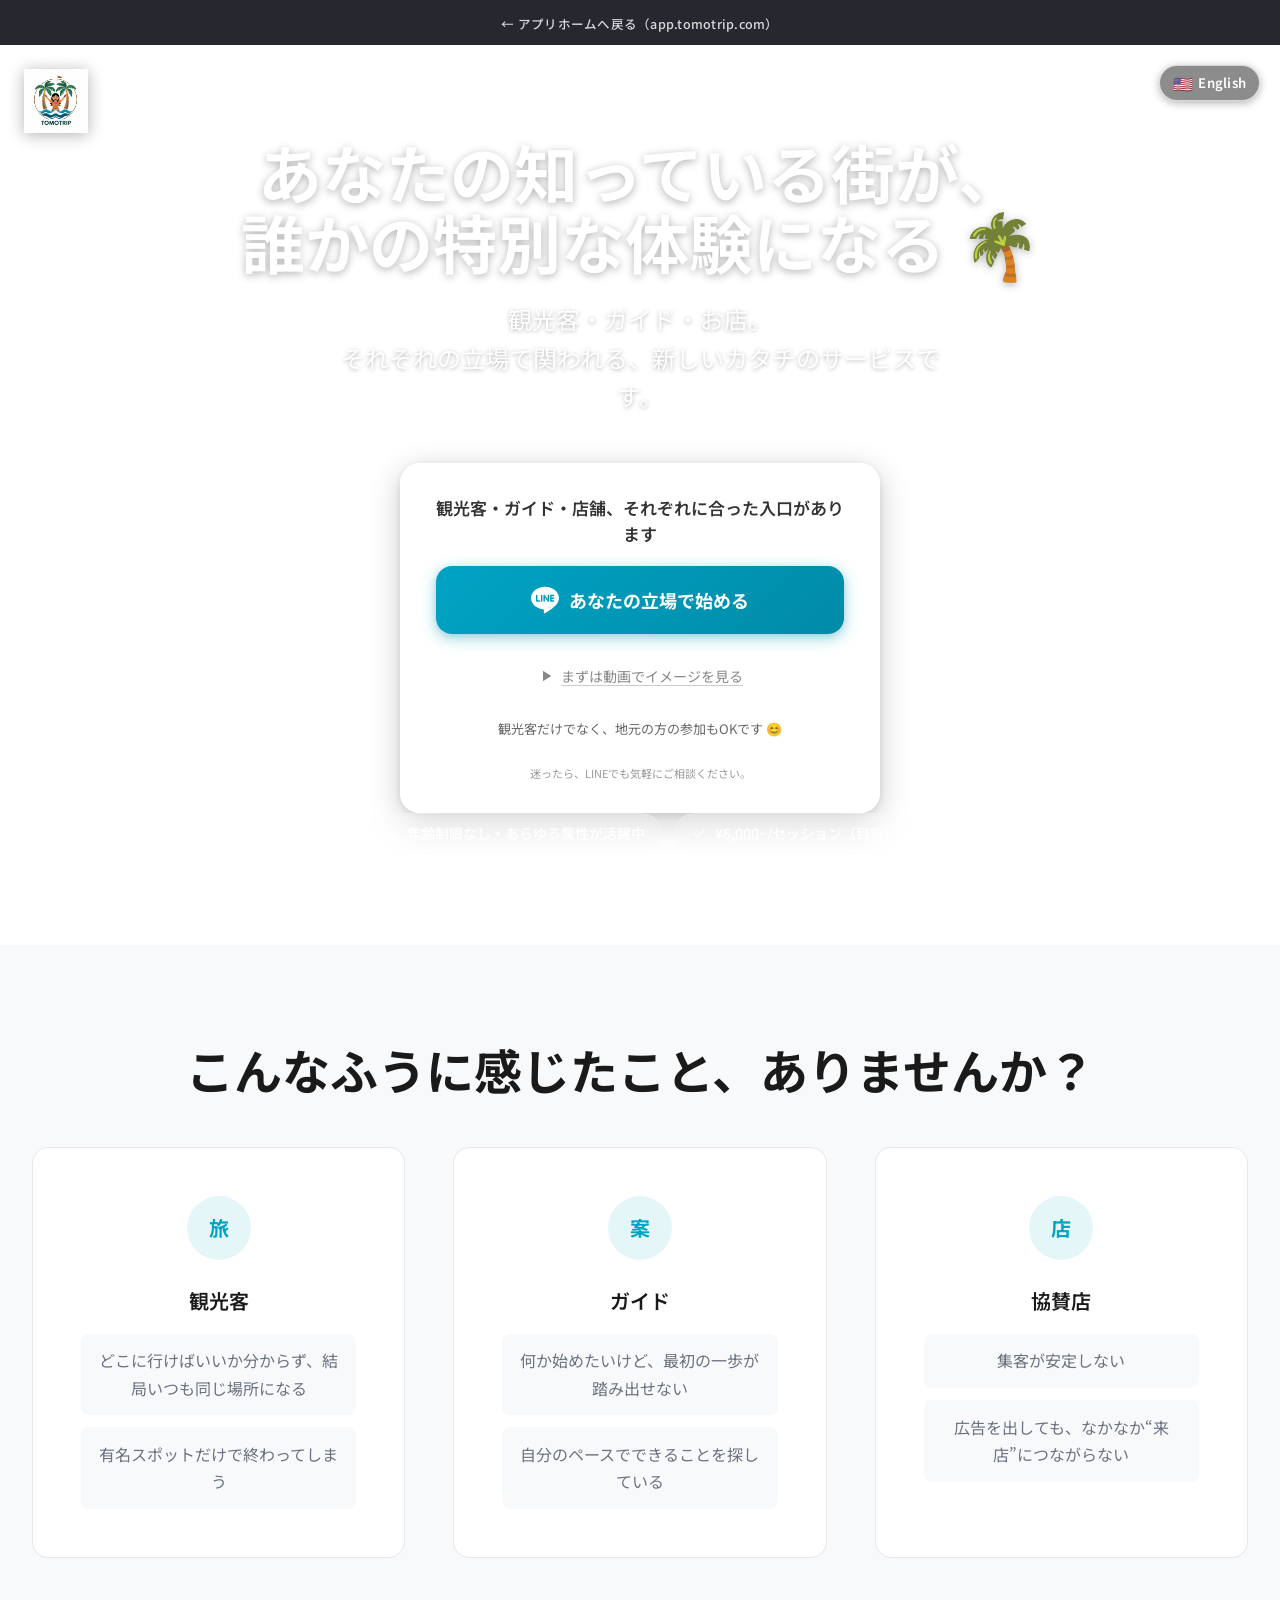
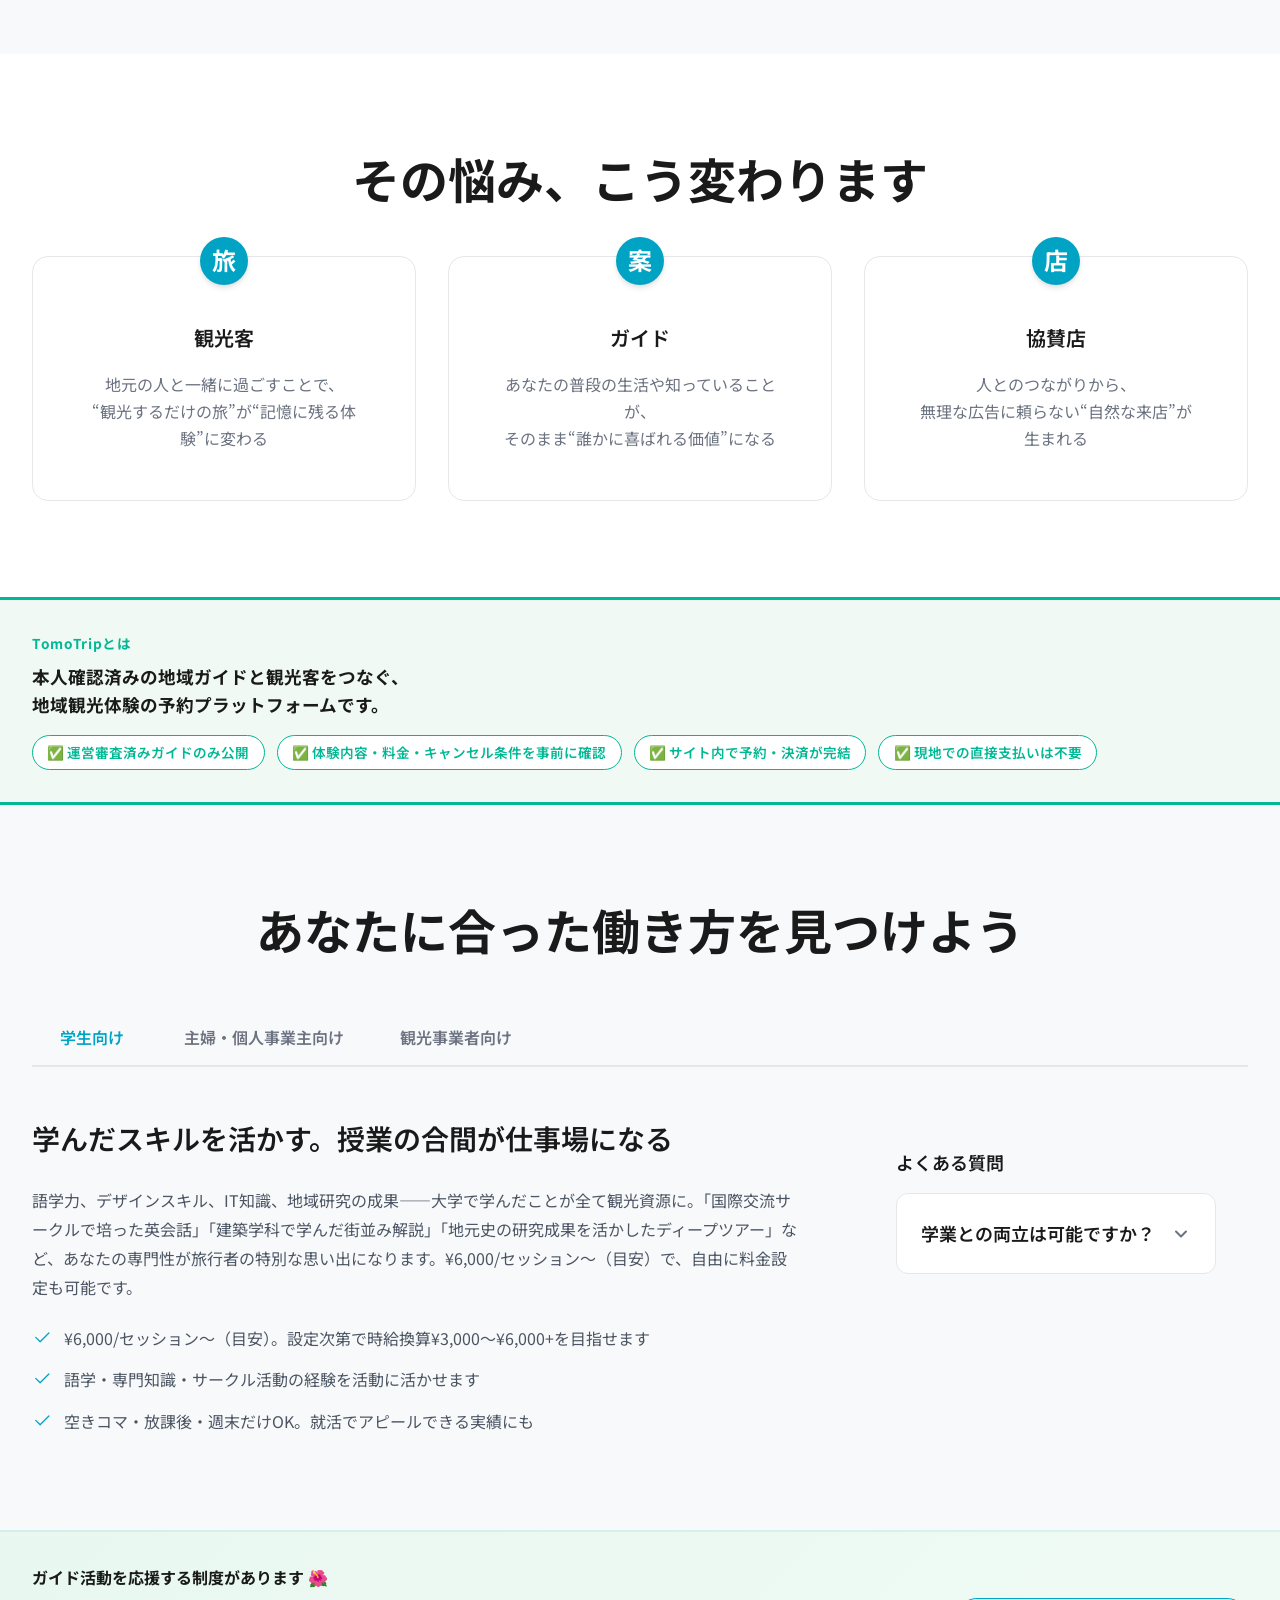
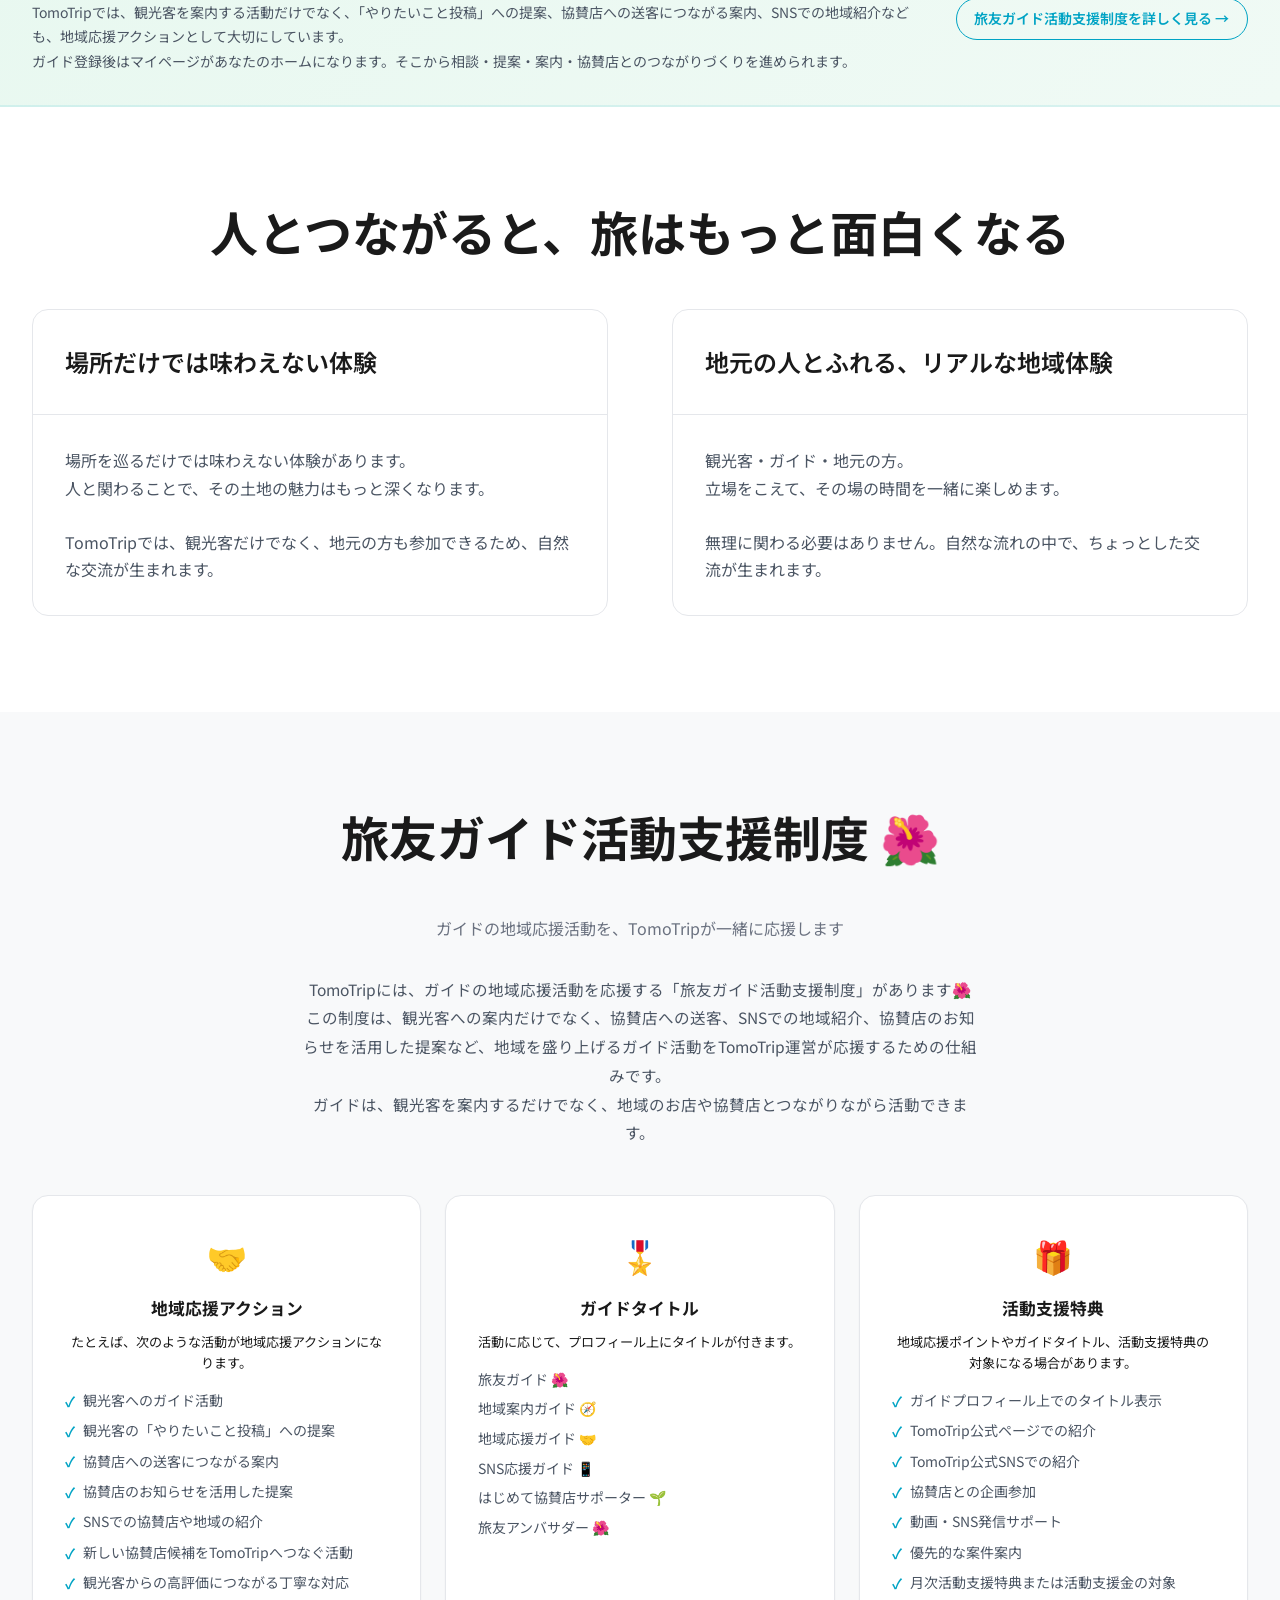
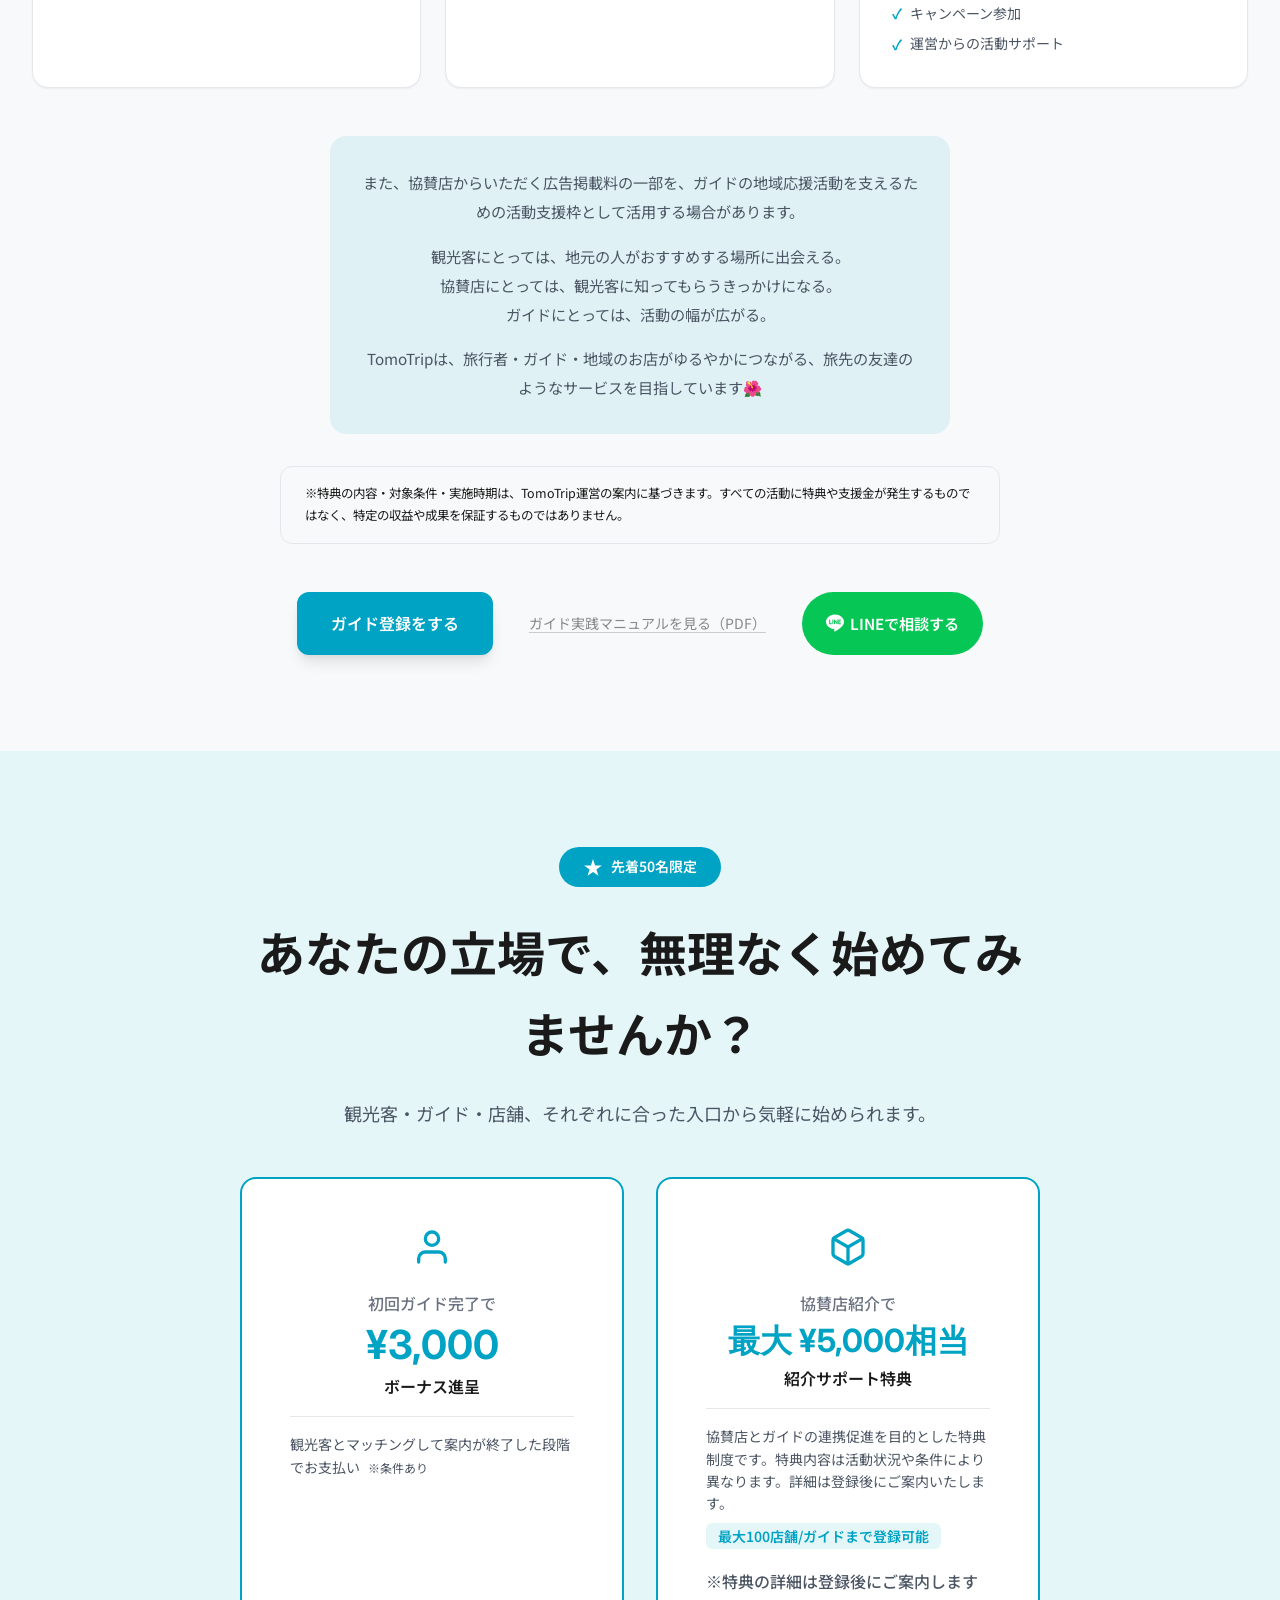
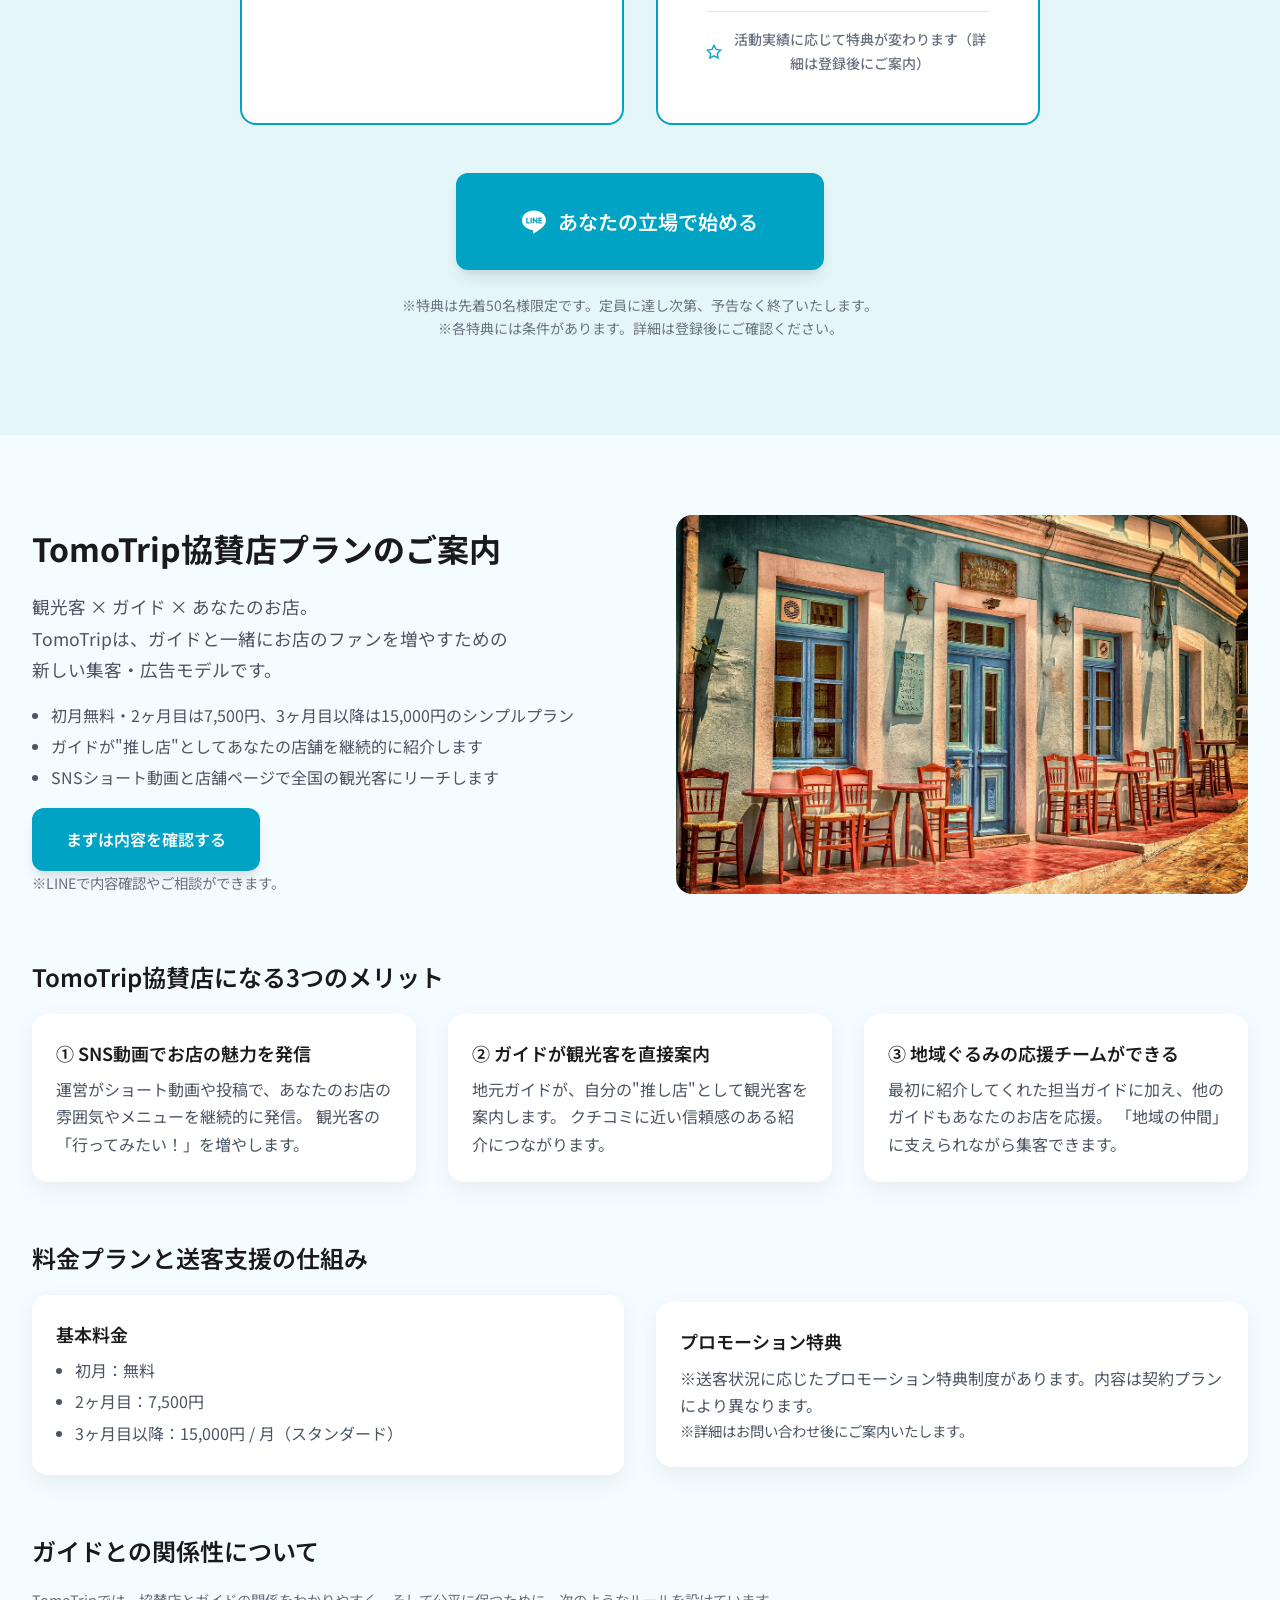
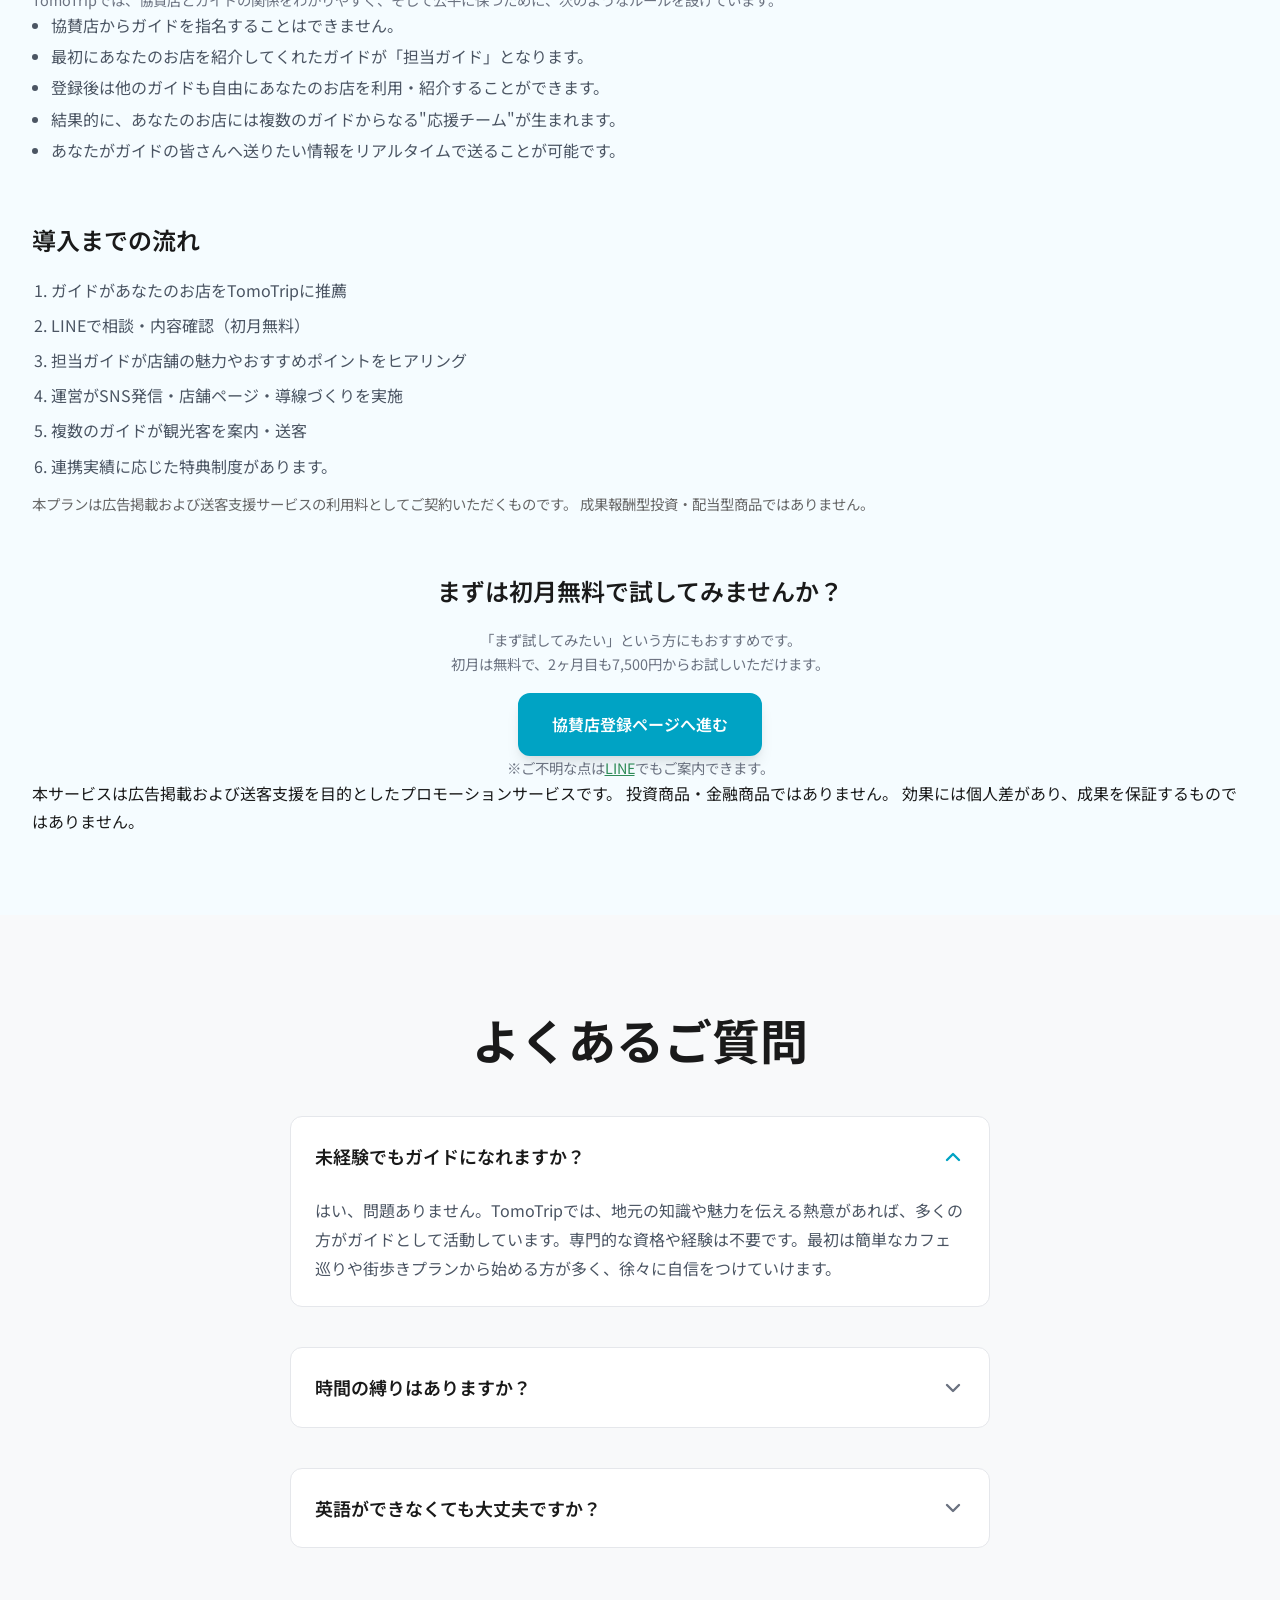
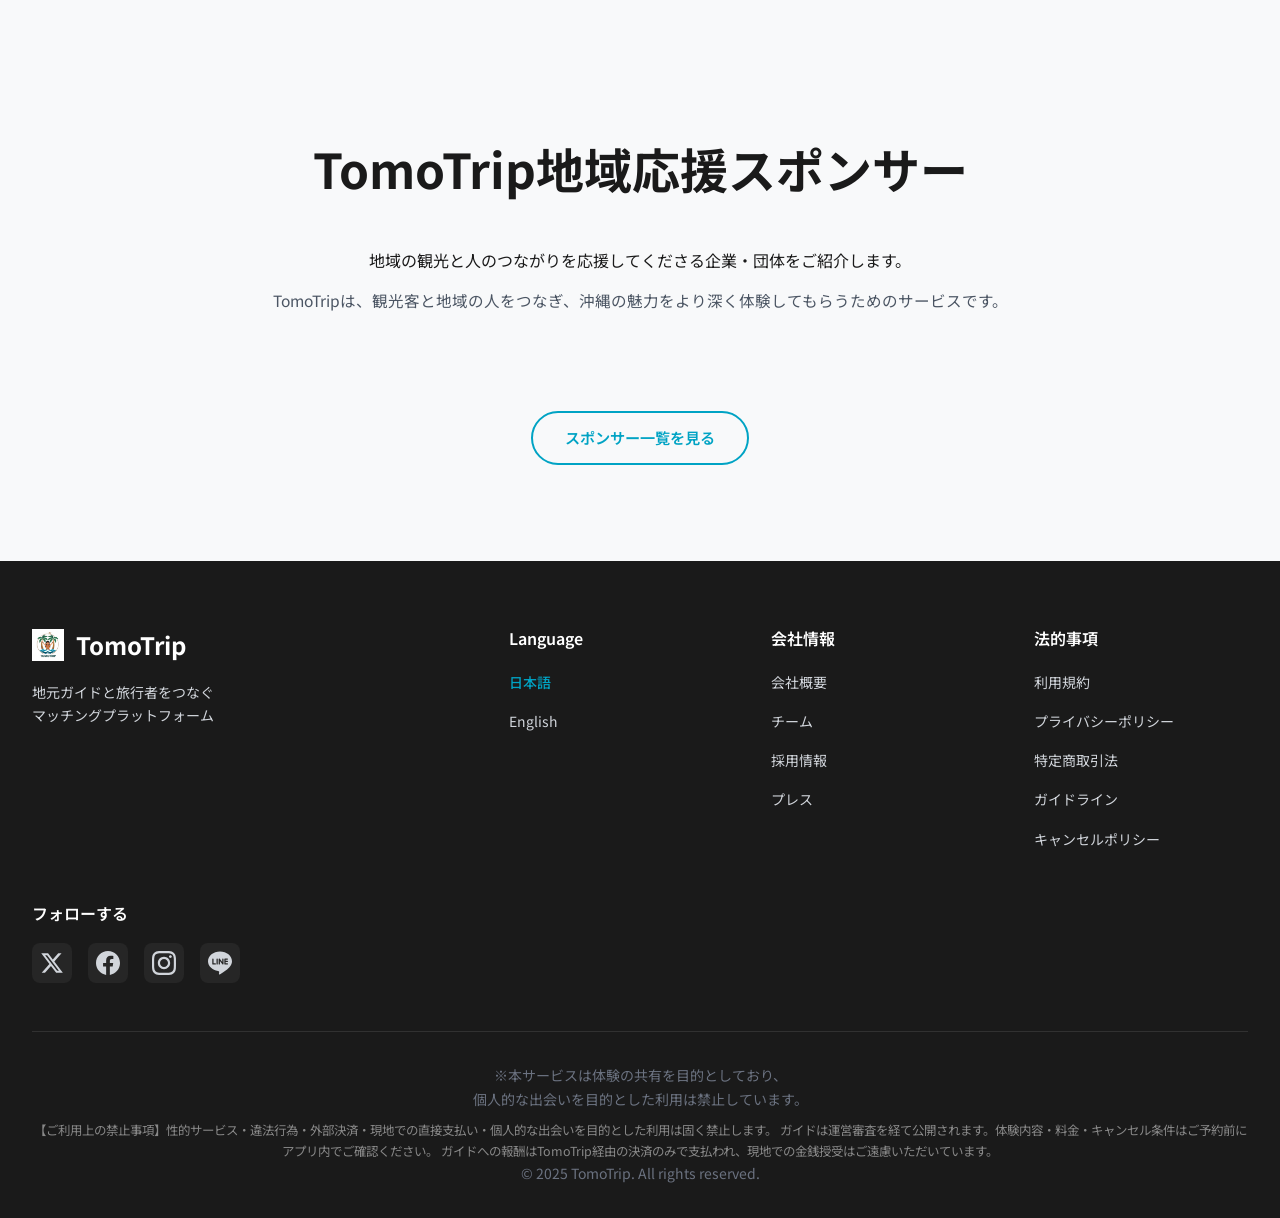
==== public/index.html @ 1357bc35 "Update prohibited activities to avoid payment review issues Remove "companionship" from the list of " ====
<!DOCTYPE html>
<html lang="ja">
<head>
  <meta charset="UTF-8">
  <meta name="viewport" content="width=device-width, initial-scale=1.0">
  
  <!-- TODO: Replace with actual page title -->
  <title>TomoTrip（旅友） - あなたの知っている街が、誰かの特別な体験になる</title>
  
  <!-- TODO: Update meta description with final copy -->
  <meta name="description" content="観光客・ガイド・お店。それぞれの立場で関われる、新しいカタチのサービスです。観光客だけでなく、地元の方の参加もOKです。">
  
  <!-- OGP Tags -->
  <meta property="og:title" content="TomoTrip（旅友） - あなたの知っている街が、誰かの特別な体験になる">
  <meta property="og:description" content="観光客・ガイド・お店。それぞれの立場で関われる、新しいカタチのサービスです。観光客だけでなく、地元の方の参加もOKです。">
  <meta property="og:image" content="https://tomotrip.com/og-image.png?v=20260527">
  <meta property="og:image:width" content="1200">
  <meta property="og:image:height" content="630">
  <meta property="og:image:alt" content="TomoTrip - 地元ガイドとつながる旅の体験">
  <meta property="og:url" content="https://tomotrip.com">
  <meta property="og:type" content="website">
  <meta property="og:site_name" content="TomoTrip">
  <meta property="og:locale" content="ja_JP">
  
  <!-- Twitter Card -->
  <meta name="twitter:card" content="summary_large_image">
  <meta name="twitter:title" content="TomoTrip（旅友） - あなたの知っている街が、誰かの特別な体験になる">
  <meta name="twitter:description" content="観光客・ガイド・お店。それぞれの立場で関われる、新しいカタチのサービスです。観光客だけでなく、地元の方の参加もOKです。">
  <meta name="twitter:image" content="https://tomotrip.com/og-image.png?v=20260527">
  <meta name="twitter:image:alt" content="TomoTrip - 地元ガイドとつながる旅の体験">
  
  <!-- Favicon - TODO: Replace with actual favicon -->
  <link rel="icon" type="image/svg+xml" href="/favicon.svg">
  <link rel="icon" type="image/png" sizes="32x32" href="/assets/images/favicon-32x32.png">
  <link rel="icon" type="image/png" sizes="16x16" href="/assets/images/favicon-16x16.png">
  <link rel="apple-touch-icon" sizes="180x180" href="/assets/images/apple-touch-icon.png">
  
  <!-- Web App Manifest -->
  <link rel="manifest" href="/manifest.json">
  <meta name="theme-color" content="#00A3C4">
  
  <!-- Preconnect for performance -->
  <link rel="preconnect" href="https://fonts.googleapis.com">
  <link rel="preconnect" href="https://fonts.gstatic.com" crossorigin>
  <link href="https://fonts.googleapis.com/css2?family=Noto+Sans+JP:wght@400;500;600;700&family=Inter:wght@400;500;600;700&display=swap" rel="stylesheet">
  
  <!-- Stylesheet -->
  <link rel="stylesheet" href="styles.css?v=2">
  
  <!-- Structured Data - JSON-LD -->
  <script type="application/ld+json">
  {
    "@context": "https://schema.org",
    "@type": "WebSite",
    "name": "TomoTrip",
    "url": "https://yourdomain.com",
    "description": "地元ガイドマッチングプラットフォーム",
    "potentialAction": {
      "@type": "SearchAction",
      "target": "https://yourdomain.com/search?q={search_term_string}",
      "query-input": "required name=search_term_string"
    }
  }
  </script>
  
  <script type="application/ld+json">
  {
    "@context": "https://schema.org",
    "@type": "Organization",
    "name": "TomoTrip",
    "url": "https://yourdomain.com",
    "logo": "https://yourdomain.com/assets/images/logo.png",
    "sameAs": [
      "https://twitter.com/tomotrip",
      "https://www.facebook.com/tomotrip",
      "https://www.instagram.com/tomotrip"
    ]
  }
  </script>
  
  <script type="application/ld+json">
  {
    "@context": "https://schema.org",
    "@type": "FAQPage",
    "mainEntity": [
      {
        "@type": "Question",
        "name": "未経験でもガイドになれますか？",
        "acceptedAnswer": {
          "@type": "Answer",
          "text": "はい、問題ありません。TomoTripでは、地元の知識や魅力を伝える熱意があれば、多くの方がガイドとして活動しています。専門的な資格や経験は不要です。"
        }
      },
      {
        "@type": "Question",
        "name": "時間の縛りはありますか？",
        "acceptedAnswer": {
          "@type": "Answer",
          "text": "いいえ、時間の縛りはありません。あなたの都合の良い時間にプランを設定でき、自由なスケジュールで働けます。副業や隙間時間の活用に最適です。"
        }
      },
      {
        "@type": "Question",
        "name": "英語ができなくても大丈夫ですか？",
        "acceptedAnswer": {
          "@type": "Answer",
          "text": "はい、大丈夫です。日本語のみのガイドも多数活躍しています。国内旅行者や日本語を学ぶ外国人観光客向けのプランも人気です。"
        }
      }
    ]
  }
  </script>
</head>
<body>
  <!-- Skip to main content for accessibility -->
  <a href="#main-content" class="skip-link" data-testid="link-skip-to-main">メインコンテンツへスキップ</a>

  <!-- App Home Bar -->
  <div class="app-home-bar">
    <a href="https://app.tomotrip.com/" class="app-home-bar__link">
      ← アプリホームへ戻る（app.tomotrip.com）
    </a>
  </div>

  <!-- Hero Section -->
  <section class="hero" id="hero">
    <div class="hero__overlay"></div>
    <a href="#hero" class="hero__logo-link" data-testid="link-hero-logo">
      <img src="tomotrip-logo.png" alt="TomoTrip" class="hero__logo">
    </a>
    <a href="/en/" class="lang-switch lang-switch--hero" aria-label="Switch to English">
      <span class="lang-switch__flag">🇺🇸</span>
      <span class="lang-switch__label">English</span>
    </a>
    <div class="hero__content container">
      <h1 class="hero__title" data-i18n="hero.title" data-testid="text-hero-title">
        あなたの知っている街が、<br>誰かの特別な体験になる 🌴
      </h1>
      <p class="hero__subtitle" data-i18n="hero.subtitle" data-testid="text-hero-subtitle">
        観光客・ガイド・お店。<br>それぞれの立場で関われる、新しいカタチのサービスです。
      </p>
      
      <!-- Main CTA Card - High visibility, conversion-optimized -->
      <div class="hero-cta-card" data-testid="card-hero-cta">
        <p class="hero-cta-card__lead">観光客・ガイド・店舗、それぞれに合った入口があります</p>
        
        <button class="btn btn--primary btn--hero-main" data-testid="button-line-register-hero" id="openLineModalBtn">
          <svg class="btn__icon" width="28" height="28" viewBox="0 0 24 24" fill="none" xmlns="http://www.w3.org/2000/svg">
            <path d="M19.365 9.863c.349 0 .63.285.63.631 0 .345-.281.63-.63.63H17.61v1.125h1.755c.349 0 .63.283.63.63 0 .344-.281.629-.63.629h-2.386c-.345 0-.627-.285-.627-.629V8.108c0-.345.282-.63.63-.63h2.386c.346 0 .627.285.627.63 0 .349-.281.63-.63.63H17.61v1.125h1.755zm-3.855 3.016c0 .27-.174.51-.432.596-.064.021-.133.031-.199.031-.211 0-.391-.09-.51-.25l-2.443-3.317v2.94c0 .344-.279.629-.631.629-.346 0-.626-.285-.626-.629V8.108c0-.27.173-.51.43-.595.06-.023.136-.033.194-.033.195 0 .375.104.495.254l2.462 3.33V8.108c0-.345.282-.63.63-.63.345 0 .63.285.63.63v4.771zm-5.741 0c0 .344-.282.629-.631.629-.345 0-.627-.285-.627-.629V8.108c0-.345.282-.63.63-.63.346 0 .628.285.628.63v4.771zm-2.466.629H4.917c-.345 0-.63-.285-.63-.629V8.108c0-.345.285-.63.63-.63.348 0 .63.285.63.63v4.141h1.756c.348 0 .629.283.629.63 0 .344-.282.629-.629.629M24 10.314C24 4.943 18.615.572 12 .572S0 4.943 0 10.314c0 4.811 4.27 8.842 10.035 9.608.391.082.923.258 1.058.59.12.301.079.766.038 1.08l-.164 1.02c-.045.301-.24 1.186 1.049.645 1.291-.539 6.916-4.078 9.436-6.975C23.176 14.393 24 12.458 24 10.314" fill="currentColor"/>
          </svg>
          あなたの立場で始める
        </button>
        
        <button class="btn btn--secondary-muted" data-testid="button-watch-video" id="openVideoModalBtn">
          <svg class="btn__icon" width="18" height="18" viewBox="0 0 24 24" fill="none" xmlns="http://www.w3.org/2000/svg">
            <path d="M8 5v14l11-7z" fill="currentColor"/>
          </svg>
          まずは動画でイメージを見る
        </button>
        
        <p class="hero-cta-card__note">観光客だけでなく、地元の方の参加もOKです 😊</p>
        <p class="hero-cta-card__subnote">迷ったら、LINEでも気軽にご相談ください。</p>
      </div>
      
      <div class="hero__badges" data-i18n="hero.badges">
        <span class="badge" data-testid="badge-target">
          <svg class="badge__icon" width="16" height="16" viewBox="0 0 16 16" fill="none" xmlns="http://www.w3.org/2000/svg">
            <path d="M13.854 3.646a.5.5 0 0 1 0 .708l-7 7a.5.5 0 0 1-.708 0l-3.5-3.5a.5.5 0 1 1 .708-.708L6.5 10.293l6.646-6.647a.5.5 0 0 1 .708 0z" fill="currentColor"/>
          </svg>
          年齢制限なし・あらゆる属性が活躍中
        </span>
        <span class="badge" data-testid="badge-fee">
          <svg class="badge__icon" width="16" height="16" viewBox="0 0 16 16" fill="none" xmlns="http://www.w3.org/2000/svg">
            <path d="M13.854 3.646a.5.5 0 0 1 0 .708l-7 7a.5.5 0 0 1-.708 0l-3.5-3.5a.5.5 0 1 1 .708-.708L6.5 10.293l6.646-6.647a.5.5 0 0 1 .708 0z" fill="currentColor"/>
          </svg>
          ¥6,000~/セッション（目安）
        </span>
      </div>
    </div>
  </section>

  <!-- Main Content -->
  <main id="main-content">
    
    <section class="section section--light" id="concerns">
      <div class="container">
        <h2 class="section__title" data-testid="text-concerns-title">
          こんなふうに感じたこと、ありませんか？
        </h2>
        
        <div class="benefits-grid concern-grid">
          <div class="benefit-card concern-card" data-testid="card-concern-tourist">
            <div class="benefit-card__icon">旅</div>
            <h3 class="benefit-card__title">観光客</h3>
            <ul class="concern-list">
              <li>どこに行けばいいか分からず、結局いつも同じ場所になる</li>
              <li>有名スポットだけで終わってしまう</li>
            </ul>
          </div>
          
          <div class="benefit-card concern-card" data-testid="card-concern-guide">
            <div class="benefit-card__icon">案</div>
            <h3 class="benefit-card__title">ガイド</h3>
            <ul class="concern-list">
              <li>何か始めたいけど、最初の一歩が踏み出せない</li>
              <li>自分のペースでできることを探している</li>
            </ul>
          </div>
          
          <div class="benefit-card concern-card" data-testid="card-concern-sponsor">
            <div class="benefit-card__icon">店</div>
            <h3 class="benefit-card__title">協賛店</h3>
            <ul class="concern-list">
              <li>集客が安定しない</li>
              <li>広告を出しても、なかなか“来店”につながらない</li>
            </ul>
          </div>
        </div>
      </div>
    </section>

    <section class="section" id="changes">
      <div class="container">
        <h2 class="section__title" data-testid="text-changes-title">
          その悩み、こう変わります
        </h2>
        
        <div class="steps-grid change-grid">
          <div class="step-card change-card" data-testid="card-change-tourist">
            <div class="step-card__number">旅</div>
            <h3 class="step-card__title">観光客</h3>
            <p class="step-card__description">
              地元の人と一緒に過ごすことで、<br>“観光するだけの旅”が“記憶に残る体験”に変わる
            </p>
          </div>
          
          <div class="step-card change-card" data-testid="card-change-guide">
            <div class="step-card__number">案</div>
            <h3 class="step-card__title">ガイド</h3>
            <p class="step-card__description">
              あなたの普段の生活や知っていることが、<br>そのまま“誰かに喜ばれる価値”になる
            </p>
          </div>
          
          <div class="step-card change-card" data-testid="card-change-sponsor">
            <div class="step-card__number">店</div>
            <h3 class="step-card__title">協賛店</h3>
            <p class="step-card__description">
              人とのつながりから、<br>無理な広告に頼らない“自然な来店”が生まれる
            </p>
          </div>
        </div>
      </div>
    </section>

    <!-- Service Trust Banner -->
    <section class="section" id="about-service" style="padding: 2rem 0; background: #f0f9f4; border-top: 3px solid #00b894; border-bottom: 3px solid #00b894;">
      <div class="container">
        <p style="font-size: 0.85rem; font-weight: 700; color: #00b894; margin-bottom: 0.5rem; letter-spacing: 0.05em;">TomoTripとは</p>
        <p style="font-size: 1.1rem; font-weight: 700; color: #1a1a1a; margin-bottom: 1rem; line-height: 1.6;">
          本人確認済みの地域ガイドと観光客をつなぐ、<br>地域観光体験の予約プラットフォームです。
        </p>
        <div style="display: flex; flex-wrap: wrap; gap: 0.75rem;">
          <span style="background: #fff; border: 1px solid #00b894; border-radius: 999px; padding: 0.3rem 0.9rem; font-size: 0.85rem; color: #00b894; font-weight: 600;">✅ 運営審査済みガイドのみ公開</span>
          <span style="background: #fff; border: 1px solid #00b894; border-radius: 999px; padding: 0.3rem 0.9rem; font-size: 0.85rem; color: #00b894; font-weight: 600;">✅ 体験内容・料金・キャンセル条件を事前に確認</span>
          <span style="background: #fff; border: 1px solid #00b894; border-radius: 999px; padding: 0.3rem 0.9rem; font-size: 0.85rem; color: #00b894; font-weight: 600;">✅ サイト内で予約・決済が完結</span>
          <span style="background: #fff; border: 1px solid #00b894; border-radius: 999px; padding: 0.3rem 0.9rem; font-size: 0.85rem; color: #00b894; font-weight: 600;">✅ 現地での直接支払いは不要</span>
        </div>
      </div>
    </section>

    <!-- Audience Tabs Section -->
    <section class="section section--light" id="audience">
      <div class="container">
        <h2 class="section__title" data-i18n="audience.title" data-testid="text-audience-title">
          あなたに合った働き方を見つけよう
        </h2>
        
        <div class="tabs" role="tablist" aria-label="ガイド対象セグメント" data-testid="tablist-audience">
          <button class="tab" role="tab" aria-selected="true" aria-controls="panel-student" id="tab-student" data-audience="student" data-testid="tab-student">
            学生向け
          </button>

          <button class="tab" role="tab" aria-selected="false" aria-controls="panel-homemaker" id="tab-homemaker" data-audience="homemaker" data-testid="tab-homemaker">
            主婦・個人事業主向け
          </button>
          <button class="tab" role="tab" aria-selected="false" aria-controls="panel-pro" id="tab-pro" data-audience="pro" data-testid="tab-pro">
            観光事業者向け
          </button>
        </div>
        
        <div class="tab-panels">
          <!-- Student Panel -->
          <div class="tab-panel" role="tabpanel" id="panel-student" aria-labelledby="tab-student" data-testid="panel-student">
            <div class="tab-panel__content">
              <div class="tab-panel__main">
                <h3 class="tab-panel__title" data-i18n="audience.student.title">
                  学んだスキルを活かす。授業の合間が仕事場になる
                </h3>
                <p class="tab-panel__text" data-i18n="audience.student.desc">
                  語学力、デザインスキル、IT知識、地域研究の成果——大学で学んだことが全て観光資源に。「国際交流サークルで培った英会話」「建築学科で学んだ街並み解説」「地元史の研究成果を活かしたディープツアー」など、あなたの専門性が旅行者の特別な思い出になります。¥6,000/セッション〜（目安）で、自由に料金設定も可能です。
                </p>
                <ul class="tab-panel__features">
                  <li data-i18n="audience.student.feature1">
                    <svg class="feature-icon" width="20" height="20" viewBox="0 0 16 16" fill="none" xmlns="http://www.w3.org/2000/svg">
                      <path d="M13.854 3.646a.5.5 0 0 1 0 .708l-7 7a.5.5 0 0 1-.708 0l-3.5-3.5a.5.5 0 1 1 .708-.708L6.5 10.293l6.646-6.647a.5.5 0 0 1 .708 0z" fill="currentColor"/>
                    </svg>
                    ¥6,000/セッション〜（目安）。設定次第で時給換算¥3,000〜¥6,000+を目指せます
                  </li>
                  <li data-i18n="audience.student.feature2">
                    <svg class="feature-icon" width="20" height="20" viewBox="0 0 16 16" fill="none" xmlns="http://www.w3.org/2000/svg">
                      <path d="M13.854 3.646a.5.5 0 0 1 0 .708l-7 7a.5.5 0 0 1-.708 0l-3.5-3.5a.5.5 0 1 1 .708-.708L6.5 10.293l6.646-6.647a.5.5 0 0 1 .708 0z" fill="currentColor"/>
                    </svg>
                    語学・専門知識・サークル活動の経験を活動に活かせます
                  </li>
                  <li data-i18n="audience.student.feature3">
                    <svg class="feature-icon" width="20" height="20" viewBox="0 0 16 16" fill="none" xmlns="http://www.w3.org/2000/svg">
                      <path d="M13.854 3.646a.5.5 0 0 1 0 .708l-7 7a.5.5 0 0 1-.708 0l-3.5-3.5a.5.5 0 1 1 .708-.708L6.5 10.293l6.646-6.647a.5.5 0 0 1 .708 0z" fill="currentColor"/>
                    </svg>
                    空きコマ・放課後・週末だけOK。就活でアピールできる実績にも
                  </li>
                </ul>
              </div>
              
              <div class="tab-panel__faq">
                <h4 class="tab-panel__faq-title">よくある質問</h4>
                <details class="faq-item" data-testid="faq-student-1">
                  <summary class="faq-item__question">
                    学業との両立は可能ですか？
                    <svg class="faq-item__icon" width="20" height="20" viewBox="0 0 20 20" fill="none" xmlns="http://www.w3.org/2000/svg">
                      <path d="M5 7.5l5 5 5-5" stroke="currentColor" stroke-width="2" stroke-linecap="round" stroke-linejoin="round"/>
                    </svg>
                  </summary>
                  <div class="faq-item__answer">
                    はい、完全に可能です。プランの受付時間や曜日は自由に設定できるため、試験期間中は休止するなど、柔軟に調整できます。多くの学生ガイドが無理なく活動しています。
                  </div>
                </details>
              </div>
            </div>
          </div>
          
          <!-- Homemaker / Freelancer Panel -->
          <div class="tab-panel" role="tabpanel" id="panel-homemaker" aria-labelledby="tab-homemaker" hidden data-testid="panel-homemaker">
            <div class="tab-panel__content">
              <div class="tab-panel__main">
                <h3 class="tab-panel__title" data-i18n="audience.homemaker.title">
                  日常が観光資源に。主婦・個人事業主の新しい活動の場
                </h3>
                <p class="tab-panel__text" data-i18n="audience.homemaker.desc">
                  「地元のスーパーでの買い物ツアー」「子育てママの公園案内」「商店街の名店めぐり」「自宅サロンと組み合わせた街歩き」——普段の生活で培った地域の知識が、観光客にとっては特別な体験に。年齢制限なし、幅広い方にご参加いただいています。個人事業主の方なら、本業と組み合わせた独自プランも作れます。「陶芸体験+窯元めぐり」「美容師が案内する美容スポット巡り」など、あなたの専門性×地元愛が新しい価値を生み出します。¥6,000/セッション〜（目安）で、すき間時間を活用できます。
                </p>
                <ul class="tab-panel__features">
                  <li data-i18n="audience.homemaker.feature1">
                    <svg class="feature-icon" width="20" height="20" viewBox="0 0 16 16" fill="none" xmlns="http://www.w3.org/2000/svg">
                      <path d="M13.854 3.646a.5.5 0 0 1 0 .708l-7 7a.5.5 0 0 1-.708 0l-3.5-3.5a.5.5 0 1 1 .708-.708L6.5 10.293l6.646-6.647a.5.5 0 0 1 .708 0z" fill="currentColor"/>
                    </svg>
                    日常の買い物・子育て・趣味の経験を活動に活かせます。¥6,000/セッション〜（目安）
                  </li>
                  <li data-i18n="audience.homemaker.feature2">
                    <svg class="feature-icon" width="20" height="20" viewBox="0 0 16 16" fill="none" xmlns="http://www.w3.org/2000/svg">
                      <path d="M13.854 3.646a.5.5 0 0 1 0 .708l-7 7a.5.5 0 0 1-.708 0l-3.5-3.5a.5.5 0 1 1 .708-.708L6.5 10.293l6.646-6.647a.5.5 0 0 1 .708 0z" fill="currentColor"/>
                    </svg>
                    個人事業と組み合わせて新しい顧客獲得チャンスにも
                  </li>
                  <li data-i18n="audience.homemaker.feature3">
                    <svg class="feature-icon" width="20" height="20" viewBox="0 0 16 16" fill="none" xmlns="http://www.w3.org/2000/svg">
                      <path d="M13.854 3.646a.5.5 0 0 1 0 .708l-7 7a.5.5 0 0 1-.708 0l-3.5-3.5a.5.5 0 1 1 .708-.708L6.5 10.293l6.646-6.647a.5.5 0 0 1 .708 0z" fill="currentColor"/>
                    </svg>
                    年齢制限なし。子育て中、シニアの方も大歓迎
                  </li>
                </ul>
              </div>
              
              <div class="tab-panel__faq">
                <h4 class="tab-panel__faq-title">よくある質問</h4>
                <details class="faq-item" data-testid="faq-homemaker-1">
                  <summary class="faq-item__question">
                    特別なスキルがなくても大丈夫ですか？
                    <svg class="faq-item__icon" width="20" height="20" viewBox="0 0 20 20" fill="none" xmlns="http://www.w3.org/2000/svg">
                      <path d="M5 7.5l5 5 5-5" stroke="currentColor" stroke-width="2" stroke-linecap="round" stroke-linejoin="round"/>
                    </svg>
                  </summary>
                  <div class="faq-item__answer">
                    はい、大丈夫です。「地元のスーパーでの買い物の仕方」「近所の公園で子供が喜ぶ遊び方」など、日常の何気ない体験が観光客にとっては貴重な思い出になります。あなたの日常が誰かの特別な体験になるのです。
                  </div>
                </details>
              </div>
            </div>
          </div>
          
          <!-- Tourism Pro Panel -->
          <div class="tab-panel" role="tabpanel" id="panel-pro" aria-labelledby="tab-pro" hidden data-testid="panel-pro">
            <div class="tab-panel__content">
              <div class="tab-panel__main">
                <h3 class="tab-panel__title" data-i18n="audience.pro.title">
                  プロのスキルを活かす。観光を本業にする道も
                </h3>
                <p class="tab-panel__text" data-i18n="audience.pro.desc">
                  通訳案内士、観光業従事者、旅行会社勤務の方——あなたの専門性を活かした活動が可能です。「英語で案内する本格的な文化体験ツアー」「企業向けのチームビルディング観光」「外国人VIP対応」など、プロフェッショナルならではの質の高いサービスを提供できます。¥6,000/セッション〜（目安）。専門ガイドとして時給換算¥5,000〜¥10,000+を目指すことも可能です。本業との相乗効果で、新しいキャリアの可能性も広がります。
                </p>
                <ul class="tab-panel__features">
                  <li data-i18n="audience.pro.feature1">
                    <svg class="feature-icon" width="20" height="20" viewBox="0 0 16 16" fill="none" xmlns="http://www.w3.org/2000/svg">
                      <path d="M13.854 3.646a.5.5 0 0 1 0 .708l-7 7a.5.5 0 0 1-.708 0l-3.5-3.5a.5.5 0 1 1 .708-.708L6.5 10.293l6.646-6.647a.5.5 0 0 1 .708 0z" fill="currentColor"/>
                    </svg>
                    専門ガイドとして時給換算¥5,000〜¥10,000+を目指せます（目安・条件により異なります）
                  </li>
                  <li data-i18n="audience.pro.feature2">
                    <svg class="feature-icon" width="20" height="20" viewBox="0 0 16 16" fill="none" xmlns="http://www.w3.org/2000/svg">
                      <path d="M13.854 3.646a.5.5 0 0 1 0 .708l-7 7a.5.5 0 0 1-.708 0l-3.5-3.5a.5.5 0 1 1 .708-.708L6.5 10.293l6.646-6.647a.5.5 0 0 1 .708 0z" fill="currentColor"/>
                    </svg>
                    通訳案内士・観光業の実績をそのまま活かせます
                  </li>
                  <li data-i18n="audience.pro.feature3">
                    <svg class="feature-icon" width="20" height="20" viewBox="0 0 16 16" fill="none" xmlns="http://www.w3.org/2000/svg">
                      <path d="M13.854 3.646a.5.5 0 0 1 0 .708l-7 7a.5.5 0 0 1-.708 0l-3.5-3.5a.5.5 0 1 1 .708-.708L6.5 10.293l6.646-6.647a.5.5 0 0 1 .708 0z" fill="currentColor"/>
                    </svg>
                    法人アカウントで既存事業との相乗効果も創出可能
                  </li>
                </ul>
              </div>
              
              <div class="tab-panel__faq">
                <h4 class="tab-panel__faq-title">よくある質問</h4>
                <details class="faq-item" data-testid="faq-pro-1">
                  <summary class="faq-item__question">
                    既存の事業との兼ね合いは？
                    <svg class="faq-item__icon" width="20" height="20" viewBox="0 0 20 20" fill="none" xmlns="http://www.w3.org/2000/svg">
                      <path d="M5 7.5l5 5 5-5" stroke="currentColor" stroke-width="2" stroke-linecap="round" stroke-linejoin="round"/>
                    </svg>
                  </summary>
                  <div class="faq-item__answer">
                    TomoTripは個人ガイドのプラットフォームですが、法人アカウントでの登録も可能です。既存の観光事業との相乗効果を生み出せます。詳しくは法人向けプランをご確認ください。
                  </div>
                </details>
              </div>
            </div>
          </div>
        </div>
      </div>
    </section>

    <!-- ガイド活動支援制度 Teaser Banner -->
    <div class="guide-support-teaser" id="guide-support-teaser">
      <div class="container">
        <div class="guide-support-teaser__inner">
          <div class="guide-support-teaser__body">
            <p class="guide-support-teaser__title">ガイド活動を応援する制度があります 🌺</p>
            <p class="guide-support-teaser__text">
              TomoTripでは、観光客を案内する活動だけでなく、「やりたいこと投稿」への提案、協賛店への送客につながる案内、SNSでの地域紹介なども、地域応援アクションとして大切にしています。<br>
              ガイド登録後はマイページがあなたのホームになります。そこから相談・提案・案内・協賛店とのつながりづくりを進められます。
            </p>
          </div>
          <a href="#guide-support-program" class="guide-support-teaser__link">
            旅友ガイド活動支援制度を詳しく見る →
          </a>
        </div>
      </div>
    </div>

    <!-- Compensation & Trust Section -->
    <section class="section" id="compensation">
      <div class="container">
        <h2 class="section__title" data-i18n="compensation.title" data-testid="text-compensation-title">
          人とつながると、旅はもっと面白くなる
        </h2>
        
        <div class="compensation-grid">
          <div class="compensation-card">
            <div class="compensation-card__header">
              <h3 class="compensation-card__title" data-i18n="compensation.earnings.title">場所だけでは味わえない体験</h3>
            </div>
            <div class="compensation-card__content">
                <p class="compensation-card__text" data-i18n="compensation.earnings.desc">
                場所を巡るだけでは味わえない体験があります。<br>人と関わることで、その土地の魅力はもっと深くなります。<br><br>TomoTripでは、観光客だけでなく、地元の方も参加できるため、自然な交流が生まれます。
              </p>
            </div>
          </div>
          
          <div class="compensation-card">
            <div class="compensation-card__header">
              <h3 class="compensation-card__title" data-i18n="compensation.safety.title">地元の人とふれる、リアルな地域体験</h3>
            </div>
            <div class="compensation-card__content">
              <p class="compensation-card__text" data-i18n="compensation.safety.desc">
                観光客・ガイド・地元の方。<br>立場をこえて、その場の時間を一緒に楽しめます。<br><br>無理に関わる必要はありません。自然な流れの中で、ちょっとした交流が生まれます。
              </p>
            </div>
          </div>
        </div>
      </div>
    </section>

    <!-- 旅友ガイド活動支援制度 Section -->
    <section class="section section--light" id="guide-support-program">
      <div class="container">
        <h2 class="section__title">旅友ガイド活動支援制度 🌺</h2>
        <p class="section__subtitle">ガイドの地域応援活動を、TomoTripが一緒に応援します</p>

        <p class="guide-support__intro">
          TomoTripには、ガイドの地域応援活動を応援する「旅友ガイド活動支援制度」があります🌺<br>
          この制度は、観光客への案内だけでなく、協賛店への送客、SNSでの地域紹介、協賛店のお知らせを活用した提案など、地域を盛り上げるガイド活動をTomoTrip運営が応援するための仕組みです。<br>
          ガイドは、観光客を案内するだけでなく、地域のお店や協賛店とつながりながら活動できます。
        </p>

        <div class="guide-support__cards">

          <div class="guide-support__card">
            <div class="guide-support__card-icon">🤝</div>
            <h3 class="guide-support__card-title">地域応援アクション</h3>
            <p class="guide-support__card-lead">たとえば、次のような活動が地域応援アクションになります。</p>
            <ul class="guide-support__list">
              <li>観光客へのガイド活動</li>
              <li>観光客の「やりたいこと投稿」への提案</li>
              <li>協賛店への送客につながる案内</li>
              <li>協賛店のお知らせを活用した提案</li>
              <li>SNSでの協賛店や地域の紹介</li>
              <li>新しい協賛店候補をTomoTripへつなぐ活動</li>
              <li>観光客からの高評価につながる丁寧な対応</li>
            </ul>
          </div>

          <div class="guide-support__card">
            <div class="guide-support__card-icon">🎖️</div>
            <h3 class="guide-support__card-title">ガイドタイトル</h3>
            <p class="guide-support__card-lead">活動に応じて、プロフィール上にタイトルが付きます。</p>
            <ul class="guide-support__list guide-support__list--title">
              <li>旅友ガイド 🌺</li>
              <li>地域案内ガイド 🧭</li>
              <li>地域応援ガイド 🤝</li>
              <li>SNS応援ガイド 📱</li>
              <li>はじめて協賛店サポーター 🌱</li>
              <li>旅友アンバサダー 🌺</li>
            </ul>
          </div>

          <div class="guide-support__card">
            <div class="guide-support__card-icon">🎁</div>
            <h3 class="guide-support__card-title">活動支援特典</h3>
            <p class="guide-support__card-lead">地域応援ポイントやガイドタイトル、活動支援特典の対象になる場合があります。</p>
            <ul class="guide-support__list">
              <li>ガイドプロフィール上でのタイトル表示</li>
              <li>TomoTrip公式ページでの紹介</li>
              <li>TomoTrip公式SNSでの紹介</li>
              <li>協賛店との企画参加</li>
              <li>動画・SNS発信サポート</li>
              <li>優先的な案件案内</li>
              <li>月次活動支援特典または活動支援金の対象</li>
              <li>キャンペーン参加</li>
              <li>運営からの活動サポート</li>
            </ul>
          </div>

        </div>

        <div class="guide-support__connect">
          <p>また、協賛店からいただく広告掲載料の一部を、ガイドの地域応援活動を支えるための活動支援枠として活用する場合があります。</p>
          <p>
            観光客にとっては、地元の人がおすすめする場所に出会える。<br>
            協賛店にとっては、観光客に知ってもらうきっかけになる。<br>
            ガイドにとっては、活動の幅が広がる。
          </p>
          <p>TomoTripは、旅行者・ガイド・地域のお店がゆるやかにつながる、旅先の友達のようなサービスを目指しています🌺</p>
        </div>

        <p class="guide-support__disclaimer">
          ※特典の内容・対象条件・実施時期は、TomoTrip運営の案内に基づきます。すべての活動に特典や支援金が発生するものではなく、特定の収益や成果を保証するものではありません。
        </p>

        <div class="guide-support__cta">
          <a href="https://app.tomotrip.com/guide-registration-v2.html" class="btn btn--primary guide-support__cta-btn" target="_blank" rel="noopener noreferrer">
            ガイド登録をする
          </a>
          <a href="/assets/docs/TomoTrip_guide_manual_JP.pdf" class="btn btn--secondary-muted guide-support__cta-btn" target="_blank" rel="noopener">
            ガイド実践マニュアルを見る（PDF）
          </a>
          <a href="https://lin.ee/rsHMnPA" class="btn guide-support__cta-btn guide-support__cta-btn--line" target="_blank" rel="noopener noreferrer">
            <svg class="btn__icon" width="18" height="18" viewBox="0 0 24 24" fill="none" xmlns="http://www.w3.org/2000/svg" aria-hidden="true">
              <path d="M19.365 9.863c.349 0 .63.285.63.631 0 .345-.281.63-.63.63H17.61v1.125h1.755c.349 0 .63.283.63.63 0 .344-.281.629-.63.629h-2.386c-.345 0-.627-.285-.627-.629V8.108c0-.345.282-.63.63-.63h2.386c.346 0 .627.285.627.63 0 .349-.281.63-.63.63H17.61v1.125h1.755zm-3.855 3.016c0 .27-.174.51-.432.596-.064.021-.133.031-.199.031-.211 0-.391-.09-.51-.25l-2.443-3.317v2.94c0 .344-.279.629-.631.629-.346 0-.626-.285-.626-.629V8.108c0-.27.173-.51.43-.595.06-.023.136-.033.194-.033.195 0 .375.104.495.254l2.462 3.33V8.108c0-.345.282-.63.63-.63.345 0 .63.285.63.63v4.771zm-5.741 0c0 .344-.282.629-.631.629-.345 0-.627-.285-.627-.629V8.108c0-.345.282-.63.63-.63.346 0 .628.285.628.63v4.771zm-2.466.629H4.917c-.345 0-.63-.285-.63-.629V8.108c0-.345.285-.63.63-.63.348 0 .63.285.63.63v4.141h1.756c.348 0 .629.283.629.63 0 .344-.282.629-.629.629M24 10.314C24 4.943 18.615.572 12 .572S0 4.943 0 10.314c0 4.811 4.27 8.842 10.035 9.608.391.082.923.258 1.058.59.12.301.079.766.038 1.08l-.164 1.02c-.045.301-.24 1.186 1.049.645 1.291-.539 6.916-4.078 9.436-6.975C23.176 14.393 24 12.458 24 10.314" fill="currentColor"/>
            </svg>
            LINEで相談する
          </a>
        </div>

      </div>
    </section>

    <!-- Early Adopter Campaign Section -->
    <section class="section section--accent" id="campaign">
      <div class="container">
        <div class="campaign-content">
          <div class="campaign-badge" data-testid="badge-limited">
            <svg class="campaign-badge__icon" width="20" height="20" viewBox="0 0 20 20" fill="none" xmlns="http://www.w3.org/2000/svg">
              <path d="M10 2l2.09 6.44h6.77l-5.48 3.98 2.09 6.44L10 14.88l-5.47 3.98 2.09-6.44-5.48-3.98h6.77L10 2z" fill="currentColor"/>
            </svg>
            先着50名限定
          </div>
          
          <h2 class="campaign-title" data-i18n="campaign.title" data-testid="text-campaign-title">
            あなたの立場で、無理なく始めてみませんか？
          </h2>
          
          <p class="campaign-description" data-i18n="campaign.desc">
            観光客・ガイド・店舗、それぞれに合った入口から気軽に始められます。
          </p>
          
          <div class="campaign-benefits">
            <div class="campaign-benefit campaign-benefit--guide" data-testid="card-bonus-1">
              <div class="campaign-benefit__icon">
                <svg width="40" height="40" viewBox="0 0 24 24" fill="none" xmlns="http://www.w3.org/2000/svg">
                  <path d="M20 21v-2a4 4 0 0 0-4-4H8a4 4 0 0 0-4 4v2" stroke="currentColor" stroke-width="2" stroke-linecap="round" stroke-linejoin="round"/>
                  <circle cx="12" cy="7" r="4" stroke="currentColor" stroke-width="2" stroke-linecap="round" stroke-linejoin="round"/>
                </svg>
              </div>
              <div class="campaign-benefit__content">
                <div class="campaign-benefit__title" data-i18n="campaign.bonus1.title">
                  初回ガイド完了で
                </div>
                <div class="campaign-benefit__amount" data-testid="text-bonus-amount-1">¥3,000</div>
                <div class="campaign-benefit__subtitle" data-i18n="campaign.bonus1.subtitle">
                  ボーナス進呈
                </div>
                <p class="campaign-benefit__detail">
                  観光客とマッチングして案内が終了した段階でお支払い<span class="campaign-benefit__note">※条件あり</span>
                </p>
              </div>
            </div>
            
            <div class="campaign-benefit campaign-benefit--sponsor" data-testid="card-bonus-2">
              <div class="campaign-benefit__icon">
                <svg width="40" height="40" viewBox="0 0 24 24" fill="none" xmlns="http://www.w3.org/2000/svg">
                  <path d="M21 16V8a2 2 0 0 0-1-1.73l-7-4a2 2 0 0 0-2 0l-7 4A2 2 0 0 0 3 8v8a2 2 0 0 0 1 1.73l7 4a2 2 0 0 0 2 0l7-4A2 2 0 0 0 21 16z" stroke="currentColor" stroke-width="2" stroke-linecap="round" stroke-linejoin="round"/>
                  <polyline points="3.27 6.96 12 12.01 20.73 6.96" stroke="currentColor" stroke-width="2" stroke-linecap="round" stroke-linejoin="round"/>
                  <line x1="12" y1="22.08" x2="12" y2="12" stroke="currentColor" stroke-width="2" stroke-linecap="round" stroke-linejoin="round"/>
                </svg>
              </div>
              <div class="campaign-benefit__content">
                <div class="campaign-benefit__title" data-i18n="campaign.bonus2.title">
                  協賛店紹介で
                </div>
                <div class="campaign-benefit__amount campaign-benefit__amount--small" data-testid="text-bonus-amount-2">最大 ¥5,000相当</div>
                <div class="campaign-benefit__subtitle" data-i18n="campaign.bonus2.subtitle">
                  紹介サポート特典
                </div>
                <p class="campaign-benefit__detail">
                  協賛店とガイドの連携促進を目的とした特典制度です。特典内容は活動状況や条件により異なります。詳細は登録後にご案内いたします。<br>
                  <span class="campaign-benefit__highlight">最大100店舗/ガイドまで登録可能</span><br>
                  <span class="campaign-benefit__example">※特典の詳細は登録後にご案内します</span>
                </p>
                <p class="campaign-benefit__rank">
                  <svg width="16" height="16" viewBox="0 0 24 24" fill="none" xmlns="http://www.w3.org/2000/svg">
                    <path d="M12 2l3.09 6.26L22 9.27l-5 4.87 1.18 6.88L12 17.77l-6.18 3.25L7 14.14 2 9.27l6.91-1.01L12 2z" stroke="currentColor" stroke-width="2" fill="none"/>
                  </svg>
                  活動実績に応じて特典が変わります（詳細は登録後にご案内）
                </p>
              </div>
            </div>
          </div>
          
          <button class="btn btn--primary btn--large btn--campaign open-line-modal" data-i18n="cta.line" data-testid="button-line-register-campaign">
            <svg class="btn__icon" width="24" height="24" viewBox="0 0 24 24" fill="none" xmlns="http://www.w3.org/2000/svg">
              <path d="M19.365 9.863c.349 0 .63.285.63.631 0 .345-.281.63-.63.63H17.61v1.125h1.755c.349 0 .63.283.63.63 0 .344-.281.629-.63.629h-2.386c-.345 0-.627-.285-.627-.629V8.108c0-.345.282-.63.63-.63h2.386c.346 0 .627.285.627.63 0 .349-.281.63-.63.63H17.61v1.125h1.755zm-3.855 3.016c0 .27-.174.51-.432.596-.064.021-.133.031-.199.031-.211 0-.391-.09-.51-.25l-2.443-3.317v2.94c0 .344-.279.629-.631.629-.346 0-.626-.285-.626-.629V8.108c0-.27.173-.51.43-.595.06-.023.136-.033.194-.033.195 0 .375.104.495.254l2.462 3.33V8.108c0-.345.282-.63.63-.63.345 0 .63.285.63.63v4.771zm-5.741 0c0 .344-.282.629-.631.629-.345 0-.627-.285-.627-.629V8.108c0-.345.282-.63.63-.63.346 0 .628.285.628.63v4.771zm-2.466.629H4.917c-.345 0-.63-.285-.63-.629V8.108c0-.345.285-.63.63-.63.348 0 .63.285.63.63v4.141h1.756c.348 0 .629.283.629.63 0 .344-.282.629-.629.629M24 10.314C24 4.943 18.615.572 12 .572S0 4.943 0 10.314c0 4.811 4.27 8.842 10.035 9.608.391.082.923.258 1.058.59.12.301.079.766.038 1.08l-.164 1.02c-.045.301-.24 1.186 1.049.645 1.291-.539 6.916-4.078 9.436-6.975C23.176 14.393 24 12.458 24 10.314" fill="currentColor"/>
            </svg>
            あなたの立場で始める
          </button>
          
          <p class="campaign-note" data-i18n="campaign.note">
            ※特典は先着50名様限定です。定員に達し次第、予告なく終了いたします。<br>
            ※各特典には条件があります。詳細は登録後にご確認ください。
          </p>
        </div>
      </div>
    </section>

    <!-- ▼ 協賛店向けセクションここから（FAQセクションの直前あたり） -->
    <section id="sponsor-section" class="section section--sponsor">
      <div class="container sponsor-hero">
        <div class="sponsor-hero__text">
          <h2 class="section-title">TomoTrip協賛店プランのご案内</h2>
          <p class="section-lead">
            観光客 × ガイド × あなたのお店。<br>
            TomoTripは、ガイドと一緒にお店のファンを増やすための<br>
            新しい集客・広告モデルです。
          </p>
          <ul class="sponsor-hero__points">
            <li>初月無料・2ヶ月目は7,500円、3ヶ月目以降は15,000円のシンプルプラン</li>
            <li>ガイドが"推し店"としてあなたの店舗を継続的に紹介します</li>
            <li>SNSショート動画と店舗ページで全国の観光客にリーチします</li>
          </ul>
          <div class="sponsor-hero__cta">
            <a href="#" class="btn btn--primary open-line-modal" data-testid="button-sponsor-register">
              まずは内容を確認する
            </a>
            <p class="sponsor-hero__note">
              ※LINEで内容確認やご相談ができます。
            </p>
          </div>
        </div>
        <div class="sponsor-hero__image">
          <img src="sponsor_store_sample.png"
               alt="TomoTrip協賛店のイメージ写真">
        </div>
      </div>

      <div class="container sponsor-benefits">
        <h3 class="section-subtitle">TomoTrip協賛店になる3つのメリット</h3>
        <div class="sponsor-benefits__grid">
          <div class="sponsor-card">
            <h4>① SNS動画でお店の魅力を発信</h4>
            <p>
              運営がショート動画や投稿で、あなたのお店の雰囲気やメニューを継続的に発信。
              観光客の「行ってみたい！」を増やします。
            </p>
          </div>
          <div class="sponsor-card">
            <h4>② ガイドが観光客を直接案内</h4>
            <p>
              地元ガイドが、自分の"推し店"として観光客を案内します。
              クチコミに近い信頼感のある紹介につながります。
            </p>
          </div>
          <div class="sponsor-card">
            <h4>③ 地域ぐるみの応援チームができる</h4>
            <p>
              最初に紹介してくれた担当ガイドに加え、他のガイドもあなたのお店を応援。
              「地域の仲間」に支えられながら集客できます。
            </p>
          </div>
        </div>
      </div>

      <div class="container sponsor-pricing">
        <h3 class="section-subtitle">料金プランと送客支援の仕組み</h3>
        <div class="sponsor-pricing__grid">
          <div class="sponsor-card">
            <h4>基本料金</h4>
            <ul>
              <li>初月：無料</li>
              <li>2ヶ月目：7,500円</li>
              <li>3ヶ月目以降：15,000円 / 月（スタンダード）</li>
            </ul>
          </div>
          <div class="sponsor-card">
            <h4>プロモーション特典</h4>
            <p>
              ※送客状況に応じたプロモーション特典制度があります。内容は契約プランにより異なります。
            </p>
            <p class="sponsor-pricing__note">
              ※詳細はお問い合わせ後にご案内いたします。
            </p>
          </div>
        </div>
      </div>

      <div class="container sponsor-relation">
        <h3 class="section-subtitle">ガイドとの関係性について</h3>
        <p class="section-text">
          TomoTripでは、協賛店とガイドの関係をわかりやすく、そして公平に保つために、次のようなルールを設けています。
        </p>
        <ul class="sponsor-hero__points">
          <li>協賛店からガイドを指名することはできません。</li>
          <li>最初にあなたのお店を紹介してくれたガイドが「担当ガイド」となります。</li>
          <li>登録後は他のガイドも自由にあなたのお店を利用・紹介することができます。</li>
          <li>結果的に、あなたのお店には複数のガイドからなる"応援チーム"が生まれます。</li>
          <li>あなたがガイドの皆さんへ送りたい情報をリアルタイムで送ることが可能です。</li>
        </ul>
      </div>

      <div class="container sponsor-flow">
        <h3 class="section-subtitle">導入までの流れ</h3>
        <ol class="sponsor-flow__list">
          <li>ガイドがあなたのお店をTomoTripに推薦</li>
          <li>LINEで相談・内容確認（初月無料）</li>
          <li>担当ガイドが店舗の魅力やおすすめポイントをヒアリング</li>
          <li>運営がSNS発信・店舗ページ・導線づくりを実施</li>
          <li>複数のガイドが観光客を案内・送客</li>
          <li>連携実績に応じた特典制度があります。</li>
        </ol>
      </div>

      <div class="container">
        <p class="sponsor-note">
本プランは広告掲載および送客支援サービスの利用料としてご契約いただくものです。
成果報酬型投資・配当型商品ではありません。
        </p>
      </div>

      <div class="container sponsor-cta">
        <h3 class="section-subtitle">まずは初月無料で試してみませんか？</h3>
        <p class="section-text">
          「まず試してみたい」という方にもおすすめです。<br>
          初月は無料で、2ヶ月目も7,500円からお試しいただけます。
        </p>
        <a href="https://app.tomotrip.com/sponsor-registration.html" target="_blank" rel="noopener noreferrer" class="btn btn--primary" data-testid="button-sponsor-cta">
          協賛店登録ページへ進む
        </a>
        <p class="sponsor-hero__note">
          ※ご不明な点は<a href="https://lin.ee/rsHMnPA" target="_blank" rel="noopener noreferrer" style="color: #2e8b57; text-decoration: underline;">LINE</a>でもご案内できます。
        </p>
      </div>

      <div class="container">
        <p class="legal-note">
本サービスは広告掲載および送客支援を目的としたプロモーションサービスです。
投資商品・金融商品ではありません。
効果には個人差があり、成果を保証するものではありません。
        </p>
      </div>
    </section>
    <!-- ▲ 協賛店向けセクションここまで -->

    <!-- FAQ Section -->
    <section class="section section--light" id="faq">
      <div class="container container--narrow">
        <h2 class="section__title" data-i18n="faq.title" data-testid="text-faq-title">
          よくあるご質問
        </h2>
        
        <div class="faq-list">
          <details class="faq-item faq-item--main" open data-testid="faq-main-1">
            <summary class="faq-item__question">
              未経験でもガイドになれますか？
              <svg class="faq-item__icon" width="24" height="24" viewBox="0 0 20 20" fill="none" xmlns="http://www.w3.org/2000/svg">
                <path d="M5 7.5l5 5 5-5" stroke="currentColor" stroke-width="2" stroke-linecap="round" stroke-linejoin="round"/>
              </svg>
            </summary>
            <div class="faq-item__answer">
              はい、問題ありません。TomoTripでは、地元の知識や魅力を伝える熱意があれば、多くの方がガイドとして活動しています。専門的な資格や経験は不要です。最初は簡単なカフェ巡りや街歩きプランから始める方が多く、徐々に自信をつけていけます。
            </div>
          </details>
          
          <details class="faq-item faq-item--main" data-testid="faq-main-2">
            <summary class="faq-item__question">
              時間の縛りはありますか？
              <svg class="faq-item__icon" width="24" height="24" viewBox="0 0 20 20" fill="none" xmlns="http://www.w3.org/2000/svg">
                <path d="M5 7.5l5 5 5-5" stroke="currentColor" stroke-width="2" stroke-linecap="round" stroke-linejoin="round"/>
              </svg>
            </summary>
            <div class="faq-item__answer">
              いいえ、時間の縛りはありません。あなたの都合の良い時間にプランを設定でき、自由なスケジュールで働けます。週に1回、月に数回だけでもOK。副業や隙間時間の活用に最適です。急な予定変更にも柔軟に対応できる仕組みになっています。
            </div>
          </details>
          
          <details class="faq-item faq-item--main" data-testid="faq-main-3">
            <summary class="faq-item__question">
              英語ができなくても大丈夫ですか？
              <svg class="faq-item__icon" width="24" height="24" viewBox="0 0 20 20" fill="none" xmlns="http://www.w3.org/2000/svg">
                <path d="M5 7.5l5 5 5-5" stroke="currentColor" stroke-width="2" stroke-linecap="round" stroke-linejoin="round"/>
              </svg>
            </summary>
            <div class="faq-item__answer">
              はい、大丈夫です。日本語のみのガイドも多数活躍しています。国内旅行者や日本語を学ぶ外国人観光客向けのプランも人気です。もちろん、英語やその他の言語ができれば、より幅広い旅行者に対応でき、高単価なプランも作成できます。
            </div>
          </details>
        </div>
      </div>
    </section>

    <!-- TomoTrip地域応援スポンサー -->
    <section class="section region-sponsors" id="region-sponsors">
      <div class="container">
        <h2 class="section__title">TomoTrip地域応援スポンサー</h2>
        <p class="section__subtitle">地域の観光と人のつながりを応援してくださる企業・団体をご紹介します。</p>
        <p class="region-sponsors__intro">
          TomoTripは、観光客と地域の人をつなぎ、沖縄の魅力をより深く体験してもらうためのサービスです。
        </p>
        <div class="region-sponsors__grid" id="region-sponsors-grid-jp">
        </div>
        <div class="region-sponsors__cta">
          <a href="/sponsor-companies.html" class="region-sponsors__cta-link">スポンサー一覧を見る</a>
        </div>
      </div>
    </section>

  </main>

  <!-- LINE Registration Modal -->
  <div id="lineModal" class="modal" data-testid="modal-line-registration">
    <div class="modal__overlay" id="lineModalOverlay"></div>
    <div class="modal__content">
      <div class="modal__header">
        <h3 class="modal__title">利用タイプを選んでください</h3>
        <button class="modal__close" id="closeLineModal" aria-label="閉じる" data-testid="button-close-line-modal">
          <svg width="24" height="24" viewBox="0 0 24 24" fill="none" xmlns="http://www.w3.org/2000/svg">
            <path d="M18 6L6 18M6 6l12 12" stroke="currentColor" stroke-width="2" stroke-linecap="round"/>
          </svg>
        </button>
      </div>
      <p class="modal__description">あなたに合った入口からお進みください</p>
      <div class="modal__options">
        <button class="option-card option-card--tourist" data-keyword="観光客" data-testid="button-line-tourist">
          <div class="option-card__icon">
            <svg width="48" height="48" viewBox="0 0 24 24" fill="none" xmlns="http://www.w3.org/2000/svg">
              <path d="M21 10c0 7-9 13-9 13s-9-6-9-13a9 9 0 0 1 18 0z" stroke="currentColor" stroke-width="2" stroke-linecap="round" stroke-linejoin="round"/>
              <circle cx="12" cy="10" r="3" stroke="currentColor" stroke-width="2"/>
            </svg>
          </div>
          <h4 class="option-card__title">観光客の方へ</h4>
          <p class="option-card__description">地元ガイドと一緒に、あなたに合った旅の楽しみ方を見つけられます</p>
          <div class="option-card__features">
            <span class="feature-tag">地元ならではの案内</span>
            <span class="feature-tag">気軽に相談OK</span>
          </div>
          <span class="option-card__cta">観光客として進む</span>
        </button>
        
        <button class="option-card option-card--guide" data-keyword="ガイド" data-testid="button-line-guide">
          <div class="option-card__icon">
            <svg width="48" height="48" viewBox="0 0 24 24" fill="none" xmlns="http://www.w3.org/2000/svg">
              <path d="M17 21v-2a4 4 0 0 0-4-4H5a4 4 0 0 0-4 4v2" stroke="currentColor" stroke-width="2" stroke-linecap="round" stroke-linejoin="round"/>
              <circle cx="9" cy="7" r="4" stroke="currentColor" stroke-width="2"/>
              <path d="M23 21v-2a4 4 0 0 0-3-3.87M16 3.13a4 4 0 0 1 0 7.75" stroke="currentColor" stroke-width="2" stroke-linecap="round" stroke-linejoin="round"/>
            </svg>
          </div>
          <h4 class="option-card__title">ガイドの方へ</h4>
          <p class="option-card__description">地元の魅力を案内する活動を、自分のペースで始められます</p>
          <div class="option-card__features">
            <span class="feature-tag">自由な時間で活動</span>
            <span class="feature-tag">案内スタイルを選べる</span>
          </div>
          <span class="option-card__cta">ガイドとして進む</span>
        </button>
        
        <button class="option-card option-card--sponsor" data-keyword="協賛店" data-testid="button-line-sponsor">
          <div class="option-card__icon">
            <svg width="48" height="48" viewBox="0 0 24 24" fill="none" xmlns="http://www.w3.org/2000/svg">
              <path d="M21 16V8a2 2 0 0 0-1-1.73l-7-4a2 2 0 0 0-2 0l-7 4A2 2 0 0 0 3 8v8a2 2 0 0 0 1 1.73l7 4a2 2 0 0 0 2 0l7-4A2 2 0 0 0 21 16z" stroke="currentColor" stroke-width="2" stroke-linecap="round" stroke-linejoin="round"/>
              <polyline points="3.27 6.96 12 12.01 20.73 6.96" stroke="currentColor" stroke-width="2" stroke-linecap="round" stroke-linejoin="round"/>
              <line x1="12" y1="22.08" x2="12" y2="12" stroke="currentColor" stroke-width="2" stroke-linecap="round" stroke-linejoin="round"/>
            </svg>
          </div>
          <h4 class="option-card__title">協賛店の方へ</h4>
          <p class="option-card__description">観光客との接点づくりやお店の魅力発信をサポートします</p>
          <div class="option-card__features">
            <span class="feature-tag">集客サポート</span>
            <span class="feature-tag">内容確認から始められる</span>
          </div>
          <span class="option-card__cta">協賛店の案内を見る</span>
        </button>
      </div>
      
      <p class="modal__notice">この先は登録・利用画面に進みます。サービス内容を見直したい場合は、後から<a href="/" style="color:inherit;text-decoration:underline;">公式ホーム</a>に戻れます。</p>

      <!-- Fallback Helper (hidden by default) -->
      <div id="lineFallbackHelper" class="fallback-helper" style="display: none;">
        <div class="fallback-helper__content">
          <p class="fallback-helper__message">LINEを開いたら、以下のキーワードを送信してください：</p>
          <div class="fallback-helper__keyword-box">
            <span id="fallbackKeyword" class="fallback-helper__keyword"></span>
            <button id="copyKeywordBtn" class="fallback-helper__copy-btn" data-testid="button-copy-keyword">
              <svg width="16" height="16" viewBox="0 0 24 24" fill="none" xmlns="http://www.w3.org/2000/svg">
                <rect x="9" y="9" width="13" height="13" rx="2" ry="2" stroke="currentColor" stroke-width="2"/>
                <path d="M5 15H4a2 2 0 0 1-2-2V4a2 2 0 0 1 2-2h9a2 2 0 0 1 2 2v1" stroke="currentColor" stroke-width="2"/>
              </svg>
              コピー
            </button>
          </div>
          <p class="fallback-helper__note">※キーワードが自動入力されていない場合のみ、手動で貼り付けてください</p>
        </div>
      </div>
    </div>
  </div>

  <!-- Video Selection Modal -->
  <div id="videoModal" class="modal" data-testid="modal-video-selection">
    <div class="modal__overlay" id="videoModalOverlay"></div>
    <div class="modal__content">
      <div class="modal__header">
        <h3 class="modal__title">あなたに合ったTomoTripを動画で見る</h3>
        <button class="modal__close" id="closeVideoModal" aria-label="閉じる" data-testid="button-close-video-modal">
          <svg width="24" height="24" viewBox="0 0 24 24" fill="none" xmlns="http://www.w3.org/2000/svg">
            <path d="M18 6L6 18M6 6l12 12" stroke="currentColor" stroke-width="2" stroke-linecap="round"/>
          </svg>
        </button>
      </div>
      <p class="modal__description">観光客・ガイド・協賛店、それぞれの使い方と魅力を動画でご紹介します。</p>
      <div class="modal__options">
        <!-- TODO: Replace TOURIST_VIDEO_ID with actual YouTube video URL -->
        <a class="option-card option-card--tourist" href="https://youtu.be/Miaqt83Eckc" target="_blank" rel="noopener noreferrer" data-testid="button-video-tourist">
          <div class="option-card__icon">
            <svg width="48" height="48" viewBox="0 0 24 24" fill="none" xmlns="http://www.w3.org/2000/svg">
              <circle cx="12" cy="12" r="10" stroke="currentColor" stroke-width="2"/>
              <polygon points="10 8 16 12 10 16 10 8" fill="currentColor"/>
            </svg>
          </div>
          <h4 class="option-card__title">ガイドブックにない日本を、地元の人と</h4>
          <p class="option-card__description">街歩き・料理体験・文化体験など、地元ガイドと楽しむ旅を紹介</p>
          <span class="video-duration">約1分</span>
        </a>

        <!-- TODO: Replace GUIDE_VIDEO_ID with actual YouTube video URL -->
        <a class="option-card option-card--guide" href="https://youtu.be/fG38p9hESFA" target="_blank" rel="noopener noreferrer" data-testid="button-video-guide">
          <div class="option-card__icon">
            <svg width="48" height="48" viewBox="0 0 24 24" fill="none" xmlns="http://www.w3.org/2000/svg">
              <circle cx="12" cy="12" r="10" stroke="currentColor" stroke-width="2"/>
              <polygon points="10 8 16 12 10 16 10 8" fill="currentColor"/>
            </svg>
          </div>
          <h4 class="option-card__title">あなたの街が、誰かの旅になる</h4>
          <p class="option-card__description">日常や得意なことを活かした、地元ガイドの始め方を紹介</p>
          <span class="video-duration">約1分</span>
        </a>

        <!-- TODO: Replace SPONSOR_VIDEO_ID with actual YouTube video URL -->
        <a class="option-card option-card--sponsor" href="https://youtu.be/Mkdr3WF8rvY" target="_blank" rel="noopener noreferrer" data-testid="button-video-sponsor">
          <div class="option-card__icon">
            <svg width="48" height="48" viewBox="0 0 24 24" fill="none" xmlns="http://www.w3.org/2000/svg">
              <circle cx="12" cy="12" r="10" stroke="currentColor" stroke-width="2"/>
              <polygon points="10 8 16 12 10 16 10 8" fill="currentColor"/>
            </svg>
          </div>
          <h4 class="option-card__title">地域のお店と旅人をつなぐ</h4>
          <p class="option-card__description">地元ガイドの紹介・サイト掲載・動画発信による接点づくりを紹介</p>
          <span class="video-duration">約1分</span>
        </a>
      </div>
    </div>
  </div>

  <!-- Video Player Modal -->
  <div id="videoPlayerModal" class="modal modal--video" data-testid="modal-video-player">
    <div class="modal__overlay" id="videoPlayerOverlay"></div>
    <div class="modal__content modal__content--video">
      <button class="modal__close modal__close--video" id="closeVideoPlayer" aria-label="閉じる" data-testid="button-close-video-player">
        <svg width="32" height="32" viewBox="0 0 24 24" fill="none" xmlns="http://www.w3.org/2000/svg">
          <path d="M18 6L6 18M6 6l12 12" stroke="currentColor" stroke-width="2" stroke-linecap="round"/>
        </svg>
      </button>
      <div class="video-container" id="videoContainer">
        <!-- Video will be inserted here dynamically -->
      </div>
    </div>
  </div>

  <!-- Footer -->
  <footer class="footer" id="footer">
    <div class="container">
      <div class="footer__content">
        <div class="footer__section">
          <div class="footer__logo" data-testid="text-footer-logo">
            <img src="tomotrip-logo.png" alt="TomoTrip" class="footer__logo-img">
            TomoTrip
          </div>
          <p class="footer__description" data-i18n="footer.description">
            地元ガイドと旅行者をつなぐ<br>マッチングプラットフォーム
          </p>
        </div>
        
        <div class="footer__section">
          <h4 class="footer__heading">Language</h4>
          <ul class="footer__links">
            <li><a href="/" class="footer__link footer__link--active" data-testid="link-lang-ja">日本語</a></li>
            <li><a href="/en/" class="footer__link" data-testid="link-lang-en">English</a></li>
          </ul>
        </div>
        
        <div class="footer__section">
          <h4 class="footer__heading" data-i18n="footer.company.title">会社情報</h4>
          <ul class="footer__links">
            <!-- TODO: Add actual company page URLs -->
            <li><a href="#" class="footer__link" data-i18n="footer.company.about" data-testid="link-about">会社概要</a></li>
            <li><a href="#" class="footer__link" data-i18n="footer.company.team" data-testid="link-team">チーム</a></li>
            <li><a href="#" class="footer__link" data-i18n="footer.company.careers" data-testid="link-careers">採用情報</a></li>
            <li><a href="#" class="footer__link" data-i18n="footer.company.press" data-testid="link-press">プレス</a></li>
          </ul>
        </div>
        
        <div class="footer__section">
          <h4 class="footer__heading" data-i18n="footer.legal.title">法的事項</h4>
          <ul class="footer__links">
            <li><a href="https://app.tomotrip.com/terms.html" class="footer__link" target="_blank" rel="noopener noreferrer" data-i18n="footer.legal.terms" data-testid="link-terms">利用規約</a></li>
            <li><a href="https://app.tomotrip.com/privacy.html" class="footer__link" target="_blank" rel="noopener noreferrer" data-i18n="footer.legal.privacy" data-testid="link-privacy">プライバシーポリシー</a></li>
            <li><a href="https://app.tomotrip.com/tokushoho.html" class="footer__link" target="_blank" rel="noopener noreferrer" data-i18n="footer.legal.commerce" data-testid="link-commerce">特定商取引法</a></li>
            <li><a href="https://app.tomotrip.com/guide-terms.html" class="footer__link" target="_blank" rel="noopener noreferrer" data-i18n="footer.legal.guidelines" data-testid="link-guidelines">ガイドライン</a></li>
            <li><a href="https://app.tomotrip.com/cancel-policy.html" class="footer__link" target="_blank" rel="noopener noreferrer" data-testid="link-cancel">キャンセルポリシー</a></li>
          </ul>
        </div>
        
        <div class="footer__section">
          <h4 class="footer__heading" data-i18n="footer.social.title">フォローする</h4>
          <div class="footer__social">
            <!-- TODO: Add actual social media URLs -->
            <a href="#" class="footer__social-link" aria-label="Twitter" data-testid="link-twitter">
              <svg width="24" height="24" viewBox="0 0 24 24" fill="currentColor" xmlns="http://www.w3.org/2000/svg">
                <path d="M18.244 2.25h3.308l-7.227 8.26 8.502 11.24H16.17l-5.214-6.817L4.99 21.75H1.68l7.73-8.835L1.254 2.25H8.08l4.713 6.231zm-1.161 17.52h1.833L7.084 4.126H5.117z"/>
              </svg>
            </a>
            <a href="#" class="footer__social-link" aria-label="Facebook" data-testid="link-facebook">
              <svg width="24" height="24" viewBox="0 0 24 24" fill="currentColor" xmlns="http://www.w3.org/2000/svg">
                <path d="M24 12.073c0-6.627-5.373-12-12-12s-12 5.373-12 12c0 5.99 4.388 10.954 10.125 11.854v-8.385H7.078v-3.47h3.047V9.43c0-3.007 1.792-4.669 4.533-4.669 1.312 0 2.686.235 2.686.235v2.953H15.83c-1.491 0-1.956.925-1.956 1.874v2.25h3.328l-.532 3.47h-2.796v8.385C19.612 23.027 24 18.062 24 12.073z"/>
              </svg>
            </a>
            <a href="#" class="footer__social-link" aria-label="Instagram" data-testid="link-instagram">
              <svg width="24" height="24" viewBox="0 0 24 24" fill="currentColor" xmlns="http://www.w3.org/2000/svg">
                <path d="M12 2.163c3.204 0 3.584.012 4.85.07 3.252.148 4.771 1.691 4.919 4.919.058 1.265.069 1.645.069 4.849 0 3.205-.012 3.584-.069 4.849-.149 3.225-1.664 4.771-4.919 4.919-1.266.058-1.644.07-4.85.07-3.204 0-3.584-.012-4.849-.07-3.26-.149-4.771-1.699-4.919-4.92-.058-1.265-.07-1.644-.07-4.849 0-3.204.013-3.583.07-4.849.149-3.227 1.664-4.771 4.919-4.919 1.266-.057 1.645-.069 4.849-.069zm0-2.163c-3.259 0-3.667.014-4.947.072-4.358.2-6.78 2.618-6.98 6.98-.059 1.281-.073 1.689-.073 4.948 0 3.259.014 3.668.072 4.948.2 4.358 2.618 6.78 6.98 6.98 1.281.058 1.689.072 4.948.072 3.259 0 3.668-.014 4.948-.072 4.354-.2 6.782-2.618 6.979-6.98.059-1.28.073-1.689.073-4.948 0-3.259-.014-3.667-.072-4.947-.196-4.354-2.617-6.78-6.979-6.98-1.281-.059-1.69-.073-4.949-.073zm0 5.838c-3.403 0-6.162 2.759-6.162 6.162s2.759 6.163 6.162 6.163 6.162-2.759 6.162-6.163c0-3.403-2.759-6.162-6.162-6.162zm0 10.162c-2.209 0-4-1.79-4-4 0-2.209 1.791-4 4-4s4 1.791 4 4c0 2.21-1.791 4-4 4zm6.406-11.845c-.796 0-1.441.645-1.441 1.44s.645 1.44 1.441 1.44c.795 0 1.439-.645 1.439-1.44s-.644-1.44-1.439-1.44z"/>
              </svg>
            </a>
            <a href="#" class="footer__social-link" aria-label="LINE" data-testid="link-line">
              <svg width="24" height="24" viewBox="0 0 24 24" fill="currentColor" xmlns="http://www.w3.org/2000/svg">
                <path d="M19.365 9.863c.349 0 .63.285.63.631 0 .345-.281.63-.63.63H17.61v1.125h1.755c.349 0 .63.283.63.63 0 .344-.281.629-.63.629h-2.386c-.345 0-.627-.285-.627-.629V8.108c0-.345.282-.63.63-.63h2.386c.346 0 .627.285.627.63 0 .349-.281.63-.63.63H17.61v1.125h1.755zm-3.855 3.016c0 .27-.174.51-.432.596-.064.021-.133.031-.199.031-.211 0-.391-.09-.51-.25l-2.443-3.317v2.94c0 .344-.279.629-.631.629-.346 0-.626-.285-.626-.629V8.108c0-.27.173-.51.43-.595.06-.023.136-.033.194-.033.195 0 .375.104.495.254l2.462 3.33V8.108c0-.345.282-.63.63-.63.345 0 .63.285.63.63v4.771zm-5.741 0c0 .344-.282.629-.631.629-.345 0-.627-.285-.627-.629V8.108c0-.345.282-.63.63-.63.346 0 .628.285.628.63v4.771zm-2.466.629H4.917c-.345 0-.63-.285-.63-.629V8.108c0-.345.285-.63.63-.63.348 0 .63.285.63.63v4.141h1.756c.348 0 .629.283.629.63 0 .344-.282.629-.629.629M24 10.314C24 4.943 18.615.572 12 .572S0 4.943 0 10.314c0 4.811 4.27 8.842 10.035 9.608.391.082.923.258 1.058.59.12.301.079.766.038 1.08l-.164 1.02c-.045.301-.24 1.186 1.049.645 1.291-.539 6.916-4.078 9.436-6.975C23.176 14.393 24 12.458 24 10.314"/>
              </svg>
            </a>
          </div>
        </div>
      </div>
      
      <div class="footer__bottom">
        <p class="footer__copyright footer__notice">
          ※本サービスは体験の共有を目的としており、<br>個人的な出会いを目的とした利用は禁止しています。
        </p>
        <p class="footer__copyright footer__notice" style="margin-top:0.5rem; font-size:0.78rem; color:#888; line-height:1.7;">
          【ご利用上の禁止事項】性的サービス・違法行為・外部決済・現地での直接支払い・個人的な出会いを目的とした利用は固く禁止します。
          ガイドは運営審査を経て公開されます。体験内容・料金・キャンセル条件はご予約前にアプリ内でご確認ください。
          ガイドへの報酬はTomoTrip経由の決済のみで支払われ、現地での金銭授受はご遠慮いただいています。
        </p>
        <p class="footer__copyright" data-i18n="footer.copyright">
          &copy; 2025 TomoTrip. All rights reserved.
        </p>
      </div>
    </div>
  </footer>

  <!-- Video Modal -->
  <div class="modal" id="videoModal" role="dialog" aria-modal="true" aria-labelledby="videoModalTitle" data-testid="modal-video">
    <div class="modal__overlay" id="modalOverlay"></div>
    <div class="modal__content">
      <button class="modal__close" id="closeVideoBtn" aria-label="モーダルを閉じる" data-testid="button-close-video">
        <svg width="24" height="24" viewBox="0 0 24 24" fill="none" xmlns="http://www.w3.org/2000/svg">
          <path d="M18 6L6 18M6 6l12 12" stroke="currentColor" stroke-width="2" stroke-linecap="round" stroke-linejoin="round"/>
        </svg>
      </button>
      <h2 id="videoModalTitle" class="sr-only">紹介動画</h2>
      <div class="video-container">
        <!-- TODO: Replace with actual YouTube embed URL -->
        <iframe
          id="videoIframe"
          src=""
          data-src="https://www.youtube.com/embed/dQw4w9WgXcQ?enablejsapi=1"
          title="TomoTrip 紹介動画"
          frameborder="0"
          allow="accelerometer; autoplay; clipboard-write; encrypted-media; gyroscope; picture-in-picture"
          allowfullscreen
          loading="lazy"
          data-testid="iframe-video">
        </iframe>
      </div>
    </div>
  </div>

  <!-- Fixed Mobile CTA Bar -->
  <div class="mobile-cta" id="mobileCTA" data-testid="bar-mobile-cta">
    <button class="btn btn--primary btn--mobile-cta open-line-modal" data-i18n="cta.line" data-testid="button-line-register-mobile">
      <svg class="btn__icon" width="20" height="20" viewBox="0 0 24 24" fill="none" xmlns="http://www.w3.org/2000/svg">
        <path d="M19.365 9.863c.349 0 .63.285.63.631 0 .345-.281.63-.63.63H17.61v1.125h1.755c.349 0 .63.283.63.63 0 .344-.281.629-.63.629h-2.386c-.345 0-.627-.285-.627-.629V8.108c0-.345.282-.63.63-.63h2.386c.346 0 .627.285.627.63 0 .349-.281.63-.63.63H17.61v1.125h1.755zm-3.855 3.016c0 .27-.174.51-.432.596-.064.021-.133.031-.199.031-.211 0-.391-.09-.51-.25l-2.443-3.317v2.94c0 .344-.279.629-.631.629-.346 0-.626-.285-.626-.629V8.108c0-.27.173-.51.43-.595.06-.023.136-.033.194-.033.195 0 .375.104.495.254l2.462 3.33V8.108c0-.345.282-.63.63-.63.345 0 .63.285.63.63v4.771zm-5.741 0c0 .344-.282.629-.631.629-.345 0-.627-.285-.627-.629V8.108c0-.345.282-.63.63-.63.346 0 .628.285.628.63v4.771zm-2.466.629H4.917c-.345 0-.63-.285-.63-.629V8.108c0-.345.285-.63.63-.63.348 0 .63.285.63.63v4.141h1.756c.348 0 .629.283.629.63 0 .344-.282.629-.629.629M24 10.314C24 4.943 18.615.572 12 .572S0 4.943 0 10.314c0 4.811 4.27 8.842 10.035 9.608.391.082.923.258 1.058.59.12.301.079.766.038 1.08l-.164 1.02c-.045.301-.24 1.186 1.049.645 1.291-.539 6.916-4.078 9.436-6.975C23.176 14.393 24 12.458 24 10.314" fill="currentColor"/>
      </svg>
      あなたの立場で始める
    </button>
  </div>

  <!-- JavaScript -->
  <script src="main.js?v=7"></script>
</body>
</html>
---- public/styles.css ----
/* ===================================================================
   TomoTrip Landing Page v2 - Styles
   Mobile-first, conversion-optimized design
   =================================================================== */

/* CSS Variables & Design Tokens */
:root {
  /* Colors - #00A3C4 accent as specified */
  --color-primary: #00A3C4;
  --color-primary-dark: #008BA8;
  --color-primary-darker: #00738A;
  --color-primary-light: rgba(0, 163, 196, 0.1);
  
  --color-white: #FFFFFF;
  --color-black: #1A1A1A;
  --color-gray-50: #F8F9FA;
  --color-gray-100: #F1F3F5;
  --color-gray-200: #E5E7EB;
  --color-gray-300: #D1D5DB;
  --color-gray-600: #6B7280;
  --color-gray-700: #4B5563;
  --color-gray-900: #1A1A1A;
  
  --color-success: #10B981;
  --color-warning: #F59E0B;
  
  /* Typography */
  --font-primary: 'Noto Sans JP', 'Hiragino Sans', 'Hiragino Kaku Gothic ProN', 'Yu Gothic', 'Meiryo', sans-serif;
  --font-accent: 'Inter', -apple-system, BlinkMacSystemFont, sans-serif;
  
  /* Spacing */
  --spacing-xs: 0.5rem;   /* 8px */
  --spacing-sm: 0.75rem;  /* 12px */
  --spacing-md: 1rem;     /* 16px */
  --spacing-lg: 1.5rem;   /* 24px */
  --spacing-xl: 2rem;     /* 32px */
  --spacing-2xl: 3rem;    /* 48px */
  --spacing-3xl: 4rem;    /* 64px */
  --spacing-4xl: 6rem;    /* 96px */
  
  /* Shadows */
  --shadow-sm: 0 1px 2px 0 rgba(0, 0, 0, 0.05);
  --shadow-md: 0 4px 6px -1px rgba(0, 0, 0, 0.1), 0 2px 4px -1px rgba(0, 0, 0, 0.06);
  --shadow-lg: 0 10px 15px -3px rgba(0, 0, 0, 0.1), 0 4px 6px -2px rgba(0, 0, 0, 0.05);
  --shadow-xl: 0 20px 25px -5px rgba(0, 0, 0, 0.1), 0 10px 10px -5px rgba(0, 0, 0, 0.04);
  --shadow-2xl: 0 25px 50px -12px rgba(0, 0, 0, 0.25);
  
  /* Border Radius */
  --radius-sm: 0.375rem;  /* 6px */
  --radius-md: 0.5rem;    /* 8px */
  --radius-lg: 0.75rem;   /* 12px */
  --radius-xl: 1rem;      /* 16px */
  --radius-2xl: 1.5rem;   /* 24px */
  --radius-full: 9999px;
  
  /* Transitions */
  --transition-fast: 150ms ease;
  --transition-base: 200ms ease;
  --transition-slow: 300ms ease;
  
  /* Container */
  --container-max-width: 1280px;
  --container-narrow-max-width: 900px;
  --container-padding: 1rem;
}

/* Reset & Base Styles */
* {
  margin: 0;
  padding: 0;
  box-sizing: border-box;
}

html {
  scroll-behavior: smooth;
  -webkit-font-smoothing: antialiased;
  -moz-osx-font-smoothing: grayscale;
}

body {
  font-family: var(--font-primary);
  font-size: 1rem;
  line-height: 1.7;
  color: var(--color-gray-900);
  background-color: var(--color-white);
  overflow-x: hidden;
}

/* Skip Link for Accessibility */
.skip-link {
  position: absolute;
  top: -100px;
  left: -9999px;
  background: var(--color-primary);
  color: var(--color-white);
  padding: var(--spacing-md) var(--spacing-lg);
  text-decoration: none;
  border-radius: 0 0 var(--radius-md) 0;
  z-index: 10000;
  transition: top var(--transition-base);
}

.skip-link:focus {
  top: 0;
  outline: 3px solid var(--color-primary);
  outline-offset: 2px;
}

/* Screen Reader Only */
.sr-only {
  position: absolute;
  width: 1px;
  height: 1px;
  padding: 0;
  margin: -1px;
  overflow: hidden;
  clip: rect(0, 0, 0, 0);
  white-space: nowrap;
  border-width: 0;
}

/* Container */
.container {
  width: 100%;
  max-width: var(--container-max-width);
  margin: 0 auto;
  padding: 0 var(--container-padding);
}

.container--narrow {
  max-width: var(--container-narrow-max-width);
}

@media (min-width: 640px) {
  :root {
    --container-padding: 1.5rem;
  }
}

@media (min-width: 1024px) {
  :root {
    --container-padding: 2rem;
  }
}

/* Section Spacing */
.section {
  padding: var(--spacing-4xl) 0;
}

@media (max-width: 767px) {
  .section {
    padding: var(--spacing-3xl) 0;
  }
}

.section--light {
  background-color: var(--color-gray-50);
}

.section--accent {
  background-color: var(--color-primary-light);
}

.section__title {
  font-size: 2rem;
  font-weight: 700;
  line-height: 1.2;
  text-align: center;
  margin-bottom: var(--spacing-2xl);
  color: var(--color-gray-900);
}

@media (min-width: 768px) {
  .section__title {
    font-size: 3rem;
  }
}

.mobile-break {
  display: inline;
}

@media (min-width: 768px) {
  .mobile-break {
    display: none;
  }
}

/* ===================================================================
   HERO SECTION
   =================================================================== */
.hero {
  position: relative;
  min-height: 100vh;
  display: flex;
  align-items: center;
  justify-content: center;
  background-image: url('/hero-beach-yacht.png');
  background-size: cover;
  background-position: center;
  background-repeat: no-repeat;
  overflow: hidden;
}

.hero__overlay {
  position: absolute;
  inset: 0;
  background: linear-gradient(
    to bottom,
    rgba(26, 26, 26, 0.2) 0%,
    rgba(26, 26, 26, 0.15) 50%,
    rgba(26, 26, 26, 0.25) 100%
  );
  z-index: 1;
    display: none;
}

.hero__content {
  position: relative;
  z-index: 2;
  text-align: center;
  padding: var(--spacing-2xl) 0;
}

.hero__logo-link {
  position: absolute;
  top: var(--spacing-lg);
  left: var(--spacing-lg);
  z-index: 10;
  display: block;
  transition: transform 0.2s ease;
}

.hero__logo-link:hover {
  transform: scale(1.05);
}

.hero__logo {
  height: 3rem;
  width: auto;
  display: block;
  filter: drop-shadow(0 2px 8px rgba(0, 0, 0, 0.3));
}

@media (min-width: 768px) {
  .hero__logo {
    height: 4rem;
  }
}

.hero__title {
  font-size: 2.5rem;
  font-weight: 700;
  line-height: 1.1;
  color: var(--color-white);
  margin-bottom: var(--spacing-lg);
  text-shadow: 0 2px 8px rgba(0, 0, 0, 0.3);
}

@media (min-width: 768px) {
  .hero__title {
    font-size: 4rem;
  }
}

.hero__subtitle {
  font-size: 1.125rem;
  line-height: 1.6;
  color: var(--color-white);
  margin-bottom: var(--spacing-2xl);
  max-width: 600px;
  margin-left: auto;
  margin-right: auto;
  text-shadow: 0 1px 4px rgba(0, 0, 0, 0.3);
}

@media (min-width: 768px) {
  .hero__subtitle {
    font-size: 1.5rem;
  }
}

.hero__cta {
  display: flex;
  flex-direction: column;
  gap: var(--spacing-md);
  align-items: center;
  margin-bottom: var(--spacing-xl);
}

@media (min-width: 640px) {
  .hero__cta {
    flex-direction: row;
    justify-content: center;
  }
}

.hero-line-note {
  margin-top: 12px;
  margin-bottom: var(--spacing-lg);
  font-size: 14px;
  line-height: 1.6;
  text-align: center;
  color: #ffffff;
  text-shadow: 0 1px 3px rgba(0, 0, 0, 0.3);
}

@media (min-width: 768px) {
  .hero-line-note {
    font-size: 15px;
  }
}

.hero__badges {
  display: flex;
  flex-wrap: wrap;
  gap: var(--spacing-sm);
  justify-content: center;
  align-items: center;
}

/* ===================================================================
   BUTTONS
   =================================================================== */
.btn {
  display: inline-flex;
  align-items: center;
  justify-content: center;
  gap: var(--spacing-sm);
  padding: var(--spacing-md) var(--spacing-xl);
  font-size: 1rem;
  font-weight: 600;
  font-family: var(--font-primary);
  text-decoration: none;
  border-radius: var(--radius-lg);
  border: 2px solid transparent;
  cursor: pointer;
  transition: all var(--transition-base);
  white-space: nowrap;
  min-height: 44px; /* Accessibility: minimum tap target */
  -webkit-tap-highlight-color: transparent;
}

.btn:focus-visible {
  outline: 3px solid var(--color-primary);
  outline-offset: 3px;
}

.btn--primary {
  background-color: var(--color-primary);
  color: var(--color-white);
  border-color: var(--color-primary);
  box-shadow: var(--shadow-lg);
}

.btn--primary:hover {
  background-color: var(--color-primary-dark);
  border-color: var(--color-primary-dark);
  transform: translateY(-2px);
  box-shadow: var(--shadow-xl);
}

.btn--primary:active {
  background-color: var(--color-primary-darker);
  transform: translateY(0);
  box-shadow: var(--shadow-md);
}

.btn--ghost {
  background-color: rgba(255, 255, 255, 0.1);
  backdrop-filter: blur(10px);
  color: var(--color-white);
  border-color: var(--color-white);
}

.btn--ghost:hover {
  background-color: rgba(255, 255, 255, 0.2);
  transform: translateY(-2px);
  box-shadow: var(--shadow-lg);
}

.btn--ghost:active {
  background-color: rgba(255, 255, 255, 0.15);
  transform: translateY(0);
}

.btn--large {
  padding: var(--spacing-lg) var(--spacing-2xl);
  font-size: 1.125rem;
  min-height: 52px;
}

.btn--mobile-cta {
  width: 100%;
  min-height: 48px;
}

.btn--campaign {
  font-size: 1.25rem;
  padding: var(--spacing-xl) var(--spacing-3xl);
}

@media (max-width: 640px) {
  .btn {
    width: 100%;
  }
  
  .btn--campaign {
    font-size: 1.125rem;
    padding: var(--spacing-lg) var(--spacing-2xl);
  }
}

.btn__icon {
  flex-shrink: 0;
}

.btn__subtitle {
  font-size: 0.75rem;
  font-weight: 400;
  opacity: 0.9;
  line-height: 1.2;
  margin-top: -0.25rem;
}

/* Badge */
.badge {
  display: inline-flex;
  align-items: center;
  gap: var(--spacing-xs);
  padding: var(--spacing-xs) var(--spacing-md);
  font-size: 0.875rem;
  font-weight: 500;
  background-color: rgba(255, 255, 255, 0.15);
  backdrop-filter: blur(10px);
  color: var(--color-white);
  border-radius: var(--radius-full);
  border: 1px solid rgba(255, 255, 255, 0.2);
}

.badge__icon {
  flex-shrink: 0;
}

/* ===================================================================
   BENEFITS SECTION
   =================================================================== */
.benefits-grid {
  display: grid;
  grid-template-columns: 1fr;
  gap: var(--spacing-xl);
}

@media (min-width: 768px) {
  .benefits-grid {
    grid-template-columns: repeat(3, 1fr);
    gap: var(--spacing-2xl);
  }
}

.benefit-card {
  background-color: var(--color-white);
  border: 1px solid var(--color-gray-200);
  border-radius: var(--radius-xl);
  padding: var(--spacing-2xl);
  text-align: center;
  transition: all var(--transition-base);
}

.benefit-card:hover {
  transform: translateY(-4px);
  box-shadow: var(--shadow-lg);
}

.benefit-card__icon {
  width: 64px;
  height: 64px;
  margin: 0 auto var(--spacing-lg);
  display: flex;
  align-items: center;
  justify-content: center;
  background-color: var(--color-primary-light);
  border-radius: var(--radius-full);
  color: var(--color-primary);
}

.benefit-card__title {
  font-size: 1.25rem;
  font-weight: 600;
  margin-bottom: var(--spacing-md);
  color: var(--color-gray-900);
}

.benefit-card__description {
  font-size: 1rem;
  line-height: 1.7;
  color: var(--color-gray-600);
}

.concern-card .benefit-card__icon {
  font-size: 1.25rem;
  font-weight: 700;
}

.concern-list {
  list-style: none;
  padding: 0;
  margin: 0;
  display: grid;
  gap: var(--spacing-sm);
  color: var(--color-gray-600);
  font-size: 1rem;
  line-height: 1.7;
}

.concern-list li {
  padding: 0.85rem 1rem;
  background: var(--color-gray-50);
  border-radius: var(--radius-md);
}

/* ===================================================================
   HOW IT WORKS SECTION
   =================================================================== */
.steps-grid {
  display: grid;
  grid-template-columns: 1fr;
  gap: var(--spacing-2xl);
}

@media (min-width: 768px) {
  .steps-grid {
    grid-template-columns: repeat(3, 1fr);
    gap: var(--spacing-xl);
  }
}

.step-card {
  position: relative;
  background-color: var(--color-white);
  border: 1px solid var(--color-gray-200);
  border-radius: var(--radius-xl);
  padding: var(--spacing-2xl);
  text-align: center;
}

.step-card.change-card {
  padding-top: calc(var(--spacing-2xl) + var(--spacing-md));
}

.step-card__number {
  position: absolute;
  top: -20px;
  left: 50%;
  transform: translateX(-50%);
  width: 48px;
  height: 48px;
  display: flex;
  align-items: center;
  justify-content: center;
  background-color: var(--color-primary);
  color: var(--color-white);
  font-size: 1.5rem;
  font-weight: 700;
  border-radius: var(--radius-full);
  box-shadow: var(--shadow-md);
}

.step-card__image-container {
  width: 100%;
  max-width: 200px;
  margin: var(--spacing-xl) auto var(--spacing-lg);
  aspect-ratio: 1 / 1;
  display: flex;
  align-items: center;
  justify-content: center;
}

.step-card__image {
  width: 100%;
  height: auto;
  object-fit: contain;
}

.step-card__title {
  font-size: 1.25rem;
  font-weight: 600;
  margin-bottom: var(--spacing-md);
  color: var(--color-gray-900);
}

.step-card__description {
  font-size: 1rem;
  line-height: 1.7;
  color: var(--color-gray-600);
}

/* ===================================================================
   AUDIENCE TABS SECTION
   =================================================================== */
.tabs {
  display: flex;
  gap: var(--spacing-xs);
  border-bottom: 2px solid var(--color-gray-200);
  margin-bottom: var(--spacing-2xl);
  overflow-x: auto;
  -webkit-overflow-scrolling: touch;
  scrollbar-width: none;
}

.tabs::-webkit-scrollbar {
  display: none;
}

.tab {
  flex-shrink: 0;
  min-width: 120px;
  padding: var(--spacing-md) var(--spacing-lg);
  font-size: 1rem;
  font-weight: 600;
  font-family: var(--font-primary);
  color: var(--color-gray-600);
  background: none;
  border: none;
  border-bottom: 2px solid transparent;
  cursor: pointer;
  transition: all var(--transition-base);
  position: relative;
  top: 2px;
  white-space: nowrap;
}

.tab:hover {
  color: var(--color-primary);
}

.tab:focus-visible {
  outline: 2px solid var(--color-primary);
  outline-offset: 4px;
  border-radius: var(--radius-sm);
}

.tab[aria-selected="true"] {
  color: var(--color-primary);
  border-bottom-color: var(--color-primary);
}

.tab-panels {
  position: relative;
}

.tab-panel {
  animation: fadeIn var(--transition-slow);
}

.tab-panel[hidden] {
  display: none;
}

@keyframes fadeIn {
  from {
    opacity: 0;
    transform: translateY(10px);
  }
  to {
    opacity: 1;
    transform: translateY(0);
  }
}

.tab-panel__content {
  display: grid;
  grid-template-columns: 1fr;
  gap: var(--spacing-2xl);
}

@media (min-width: 768px) {
  .tab-panel__content {
    grid-template-columns: 2fr 1fr;
    gap: var(--spacing-3xl);
  }
}

.tab-panel__title {
  font-size: 1.75rem;
  font-weight: 600;
  margin-bottom: var(--spacing-lg);
  color: var(--color-gray-900);
}

.tab-panel__text {
  font-size: 1rem;
  line-height: 1.8;
  color: var(--color-gray-700);
  margin-bottom: var(--spacing-lg);
}

.tab-panel__features {
  list-style: none;
  display: flex;
  flex-direction: column;
  gap: var(--spacing-md);
}

.tab-panel__features li {
  display: flex;
  align-items: flex-start;
  gap: var(--spacing-sm);
  font-size: 1rem;
  line-height: 1.6;
  color: var(--color-gray-700);
}

.feature-icon {
  flex-shrink: 0;
  margin-top: 2px;
  color: var(--color-primary);
}

.tab-panel__faq {
  background-color: var(--color-gray-50);
  border-radius: var(--radius-xl);
  padding: var(--spacing-xl);
}

.tab-panel__faq-title {
  font-size: 1.125rem;
  font-weight: 600;
  margin-bottom: var(--spacing-md);
  color: var(--color-gray-900);
}

/* FAQ Items */
.faq-item {
  background-color: var(--color-white);
  border: 1px solid var(--color-gray-200);
  border-radius: var(--radius-lg);
  margin-bottom: var(--spacing-md);
  overflow: hidden;
  transition: all var(--transition-base);
}

.faq-item:last-child {
  margin-bottom: 0;
}

.faq-item--main {
  background-color: var(--color-white);
}

.faq-item__question {
  display: flex;
  align-items: center;
  justify-content: space-between;
  gap: var(--spacing-md);
  width: 100%;
  padding: var(--spacing-lg);
  font-size: 1.125rem;
  font-weight: 600;
  color: var(--color-gray-900);
  cursor: pointer;
  list-style: none;
  transition: all var(--transition-base);
  -webkit-tap-highlight-color: transparent;
}

.faq-item__question::-webkit-details-marker {
  display: none;
}

.faq-item__question:hover {
  color: var(--color-primary);
}

.faq-item__icon {
  flex-shrink: 0;
  transition: transform var(--transition-base);
  color: var(--color-gray-600);
}

.faq-item[open] .faq-item__icon {
  transform: rotate(180deg);
  color: var(--color-primary);
}

.faq-item__answer {
  padding: 0 var(--spacing-lg) var(--spacing-lg);
  font-size: 1rem;
  line-height: 1.8;
  color: var(--color-gray-700);
  animation: slideDown var(--transition-slow);
}

@keyframes slideDown {
  from {
    opacity: 0;
    transform: translateY(-10px);
  }
  to {
    opacity: 1;
    transform: translateY(0);
  }
}

.faq-list {
  display: flex;
  flex-direction: column;
  gap: var(--spacing-lg);
}

/* ===================================================================
   COMPENSATION SECTION
   =================================================================== */
.compensation-grid {
  display: grid;
  grid-template-columns: 1fr;
  gap: var(--spacing-2xl);
}

@media (min-width: 768px) {
  .compensation-grid {
    grid-template-columns: repeat(2, 1fr);
    gap: var(--spacing-3xl);
  }
}

.compensation-card {
  background-color: var(--color-white);
  border: 1px solid var(--color-gray-200);
  border-radius: var(--radius-xl);
  overflow: hidden;
}

.compensation-card__header {
  padding: var(--spacing-xl);
  border-bottom: 1px solid var(--color-gray-200);
}

.compensation-card__title {
  font-size: 1.5rem;
  font-weight: 600;
  color: var(--color-gray-900);
}

.compensation-card__content {
  padding: var(--spacing-xl);
}

.price-highlight {
  display: flex;
  align-items: baseline;
  gap: var(--spacing-xs);
  margin-bottom: var(--spacing-lg);
}

.price-highlight__amount {
  font-size: 3rem;
  font-weight: 700;
  font-family: var(--font-accent);
  color: var(--color-primary);
  line-height: 1;
}

.price-highlight__unit {
  font-size: 1.25rem;
  font-weight: 500;
  color: var(--color-gray-600);
}

.compensation-card__text {
  font-size: 1rem;
  line-height: 1.7;
  color: var(--color-gray-700);
}

.safety-features {
  list-style: none;
  display: flex;
  flex-direction: column;
  gap: var(--spacing-md);
}

.safety-features li {
  display: flex;
  align-items: flex-start;
  gap: var(--spacing-sm);
  font-size: 1rem;
  line-height: 1.6;
  color: var(--color-gray-700);
}

/* ===================================================================
   CAMPAIGN SECTION
   =================================================================== */
.campaign-content {
  text-align: center;
  max-width: 800px;
  margin: 0 auto;
}

.campaign-badge {
  display: inline-flex;
  align-items: center;
  gap: var(--spacing-xs);
  padding: var(--spacing-xs) var(--spacing-lg);
  background-color: var(--color-primary);
  color: var(--color-white);
  font-size: 0.875rem;
  font-weight: 600;
  border-radius: var(--radius-full);
  margin-bottom: var(--spacing-lg);
}

.campaign-badge__icon {
  flex-shrink: 0;
}

.campaign-title {
  font-size: 2.5rem;
  font-weight: 700;
  margin-bottom: var(--spacing-lg);
  color: var(--color-gray-900);
}

@media (min-width: 768px) {
  .campaign-title {
    font-size: 3rem;
  }
}

.campaign-description {
  font-size: 1.125rem;
  line-height: 1.7;
  color: var(--color-gray-700);
  margin-bottom: var(--spacing-2xl);
}

.campaign-benefits {
  display: grid;
  grid-template-columns: 1fr;
  gap: var(--spacing-xl);
  margin-bottom: var(--spacing-2xl);
}

@media (min-width: 640px) {
  .campaign-benefits {
    grid-template-columns: repeat(2, 1fr);
  }
}

.campaign-benefit {
  background-color: var(--color-white);
  border: 2px solid var(--color-primary);
  border-radius: var(--radius-xl);
  padding: var(--spacing-2xl);
  display: flex;
  flex-direction: column;
  align-items: center;
  gap: var(--spacing-md);
  text-align: center;
}

.campaign-benefit__icon {
  color: var(--color-primary);
  flex-shrink: 0;
}

.campaign-benefit__content {
  width: 100%;
}

.campaign-benefit__title {
  font-size: 1rem;
  font-weight: 500;
  color: var(--color-gray-600);
  margin-bottom: var(--spacing-xs);
}

.campaign-benefit__amount {
  font-size: 2.5rem;
  font-weight: 700;
  font-family: var(--font-accent);
  color: var(--color-primary);
  line-height: 1;
  margin-bottom: var(--spacing-xs);
}

.campaign-benefit__amount--small {
  font-size: 2rem;
}

.campaign-benefit__subtitle {
  font-size: 1rem;
  font-weight: 600;
  color: var(--color-gray-900);
  margin-bottom: var(--spacing-md);
}

.campaign-benefit__detail {
  font-size: 0.875rem;
  line-height: 1.6;
  color: var(--color-gray-700);
  margin-top: var(--spacing-md);
  padding-top: var(--spacing-md);
  border-top: 1px solid var(--color-gray-200);
  text-align: left;
}

.campaign-benefit__detail strong {
  color: var(--color-primary);
  font-weight: 700;
}

.campaign-benefit__note {
  font-size: 0.75rem;
  color: var(--color-gray-500);
  margin-left: var(--spacing-xs);
}

.campaign-benefit__highlight {
  display: inline-block;
  background-color: var(--color-primary-light);
  color: var(--color-primary);
  padding: 0.125rem var(--spacing-sm);
  border-radius: var(--radius-sm);
  font-weight: 600;
  margin: var(--spacing-xs) 0;
}

.campaign-benefit__example {
  display: block;
  font-size: 1rem;
  color: var(--color-gray-800);
  margin-top: var(--spacing-sm);
  font-weight: 500;
}

.campaign-benefit__example strong {
  font-size: 1.25rem;
  color: var(--color-primary);
}

.campaign-benefit__rank {
  display: flex;
  align-items: center;
  gap: var(--spacing-xs);
  justify-content: center;
  font-size: 0.875rem;
  color: var(--color-gray-600);
  margin-top: var(--spacing-md);
  padding-top: var(--spacing-md);
  border-top: 1px solid var(--color-gray-200);
  font-weight: 500;
}

.campaign-benefit__rank svg {
  color: var(--color-primary);
  flex-shrink: 0;
}

.campaign-note {
  font-size: 0.875rem;
  line-height: 1.6;
  color: var(--color-gray-600);
  margin-top: var(--spacing-lg);
}

/* ===================================================================
   FOOTER
   =================================================================== */
.footer {
  background-color: var(--color-gray-900);
  color: var(--color-gray-300);
  padding: var(--spacing-3xl) 0 var(--spacing-xl);
}

.footer__content {
  display: grid;
  grid-template-columns: 1fr;
  gap: var(--spacing-2xl);
  margin-bottom: var(--spacing-2xl);
}

@media (min-width: 640px) {
  .footer__content {
    grid-template-columns: repeat(2, 1fr);
  }
}

@media (min-width: 1024px) {
  .footer__content {
    grid-template-columns: 2fr 1fr 1fr 1fr;
  }
}

.footer__logo {
  display: flex;
  align-items: center;
  gap: var(--spacing-sm);
  font-size: 1.5rem;
  font-weight: 700;
  color: var(--color-white);
  margin-bottom: var(--spacing-md);
}

.footer__logo-img {
  height: 2rem;
  width: auto;
  display: block;
}

.footer__description {
  font-size: 0.875rem;
  line-height: 1.6;
  color: var(--color-gray-300);
}

.footer__heading {
  font-size: 1rem;
  font-weight: 600;
  color: var(--color-white);
  margin-bottom: var(--spacing-md);
}

.footer__links {
  list-style: none;
  display: flex;
  flex-direction: column;
  gap: var(--spacing-sm);
}

.footer__link {
  color: var(--color-gray-300);
  text-decoration: none;
  font-size: 0.875rem;
  transition: color var(--transition-base);
  display: inline-block;
}

.footer__link:hover {
  color: var(--color-primary);
}

.footer__social {
  display: flex;
  gap: var(--spacing-md);
}

.footer__social-link {
  display: flex;
  align-items: center;
  justify-content: center;
  width: 40px;
  height: 40px;
  color: var(--color-gray-300);
  background-color: rgba(255, 255, 255, 0.05);
  border-radius: var(--radius-md);
  transition: all var(--transition-base);
}

.footer__social-link:hover {
  color: var(--color-white);
  background-color: var(--color-primary);
  transform: translateY(-2px);
}

.footer__bottom {
  padding-top: var(--spacing-xl);
  border-top: 1px solid rgba(255, 255, 255, 0.1);
  text-align: center;
}

.footer__copyright {
  font-size: 0.875rem;
  color: var(--color-gray-600);
}

/* ===================================================================
   MODAL (Video)
   =================================================================== */
.modal {
  position: fixed;
  inset: 0;
  z-index: 9999;
  display: none;
  align-items: center;
  justify-content: center;
  padding: var(--spacing-lg);
}

.modal.active {
  display: flex;
}

.modal__overlay {
  position: absolute;
  inset: 0;
  background-color: rgba(0, 0, 0, 0.85);
  backdrop-filter: blur(4px);
  animation: fadeIn var(--transition-base);
}

.modal__content {
  position: relative;
  width: 100%;
  max-width: 900px;
  background-color: var(--color-gray-900);
  border-radius: var(--radius-2xl);
  overflow: hidden;
  box-shadow: var(--shadow-2xl);
  animation: slideUp var(--transition-slow);
  z-index: 1;
}

@keyframes slideUp {
  from {
    opacity: 0;
    transform: translateY(20px) scale(0.95);
  }
  to {
    opacity: 1;
    transform: translateY(0) scale(1);
  }
}

.modal__close {
  position: absolute;
  top: var(--spacing-md);
  right: var(--spacing-md);
  width: 40px;
  height: 40px;
  display: flex;
  align-items: center;
  justify-content: center;
  background-color: rgba(26, 26, 26, 0.7);
  backdrop-filter: blur(10px);
  color: var(--color-white);
  border: none;
  border-radius: var(--radius-full);
  cursor: pointer;
  z-index: 2;
  transition: all var(--transition-base);
}

.modal__close:hover {
  background-color: var(--color-primary);
  transform: rotate(90deg);
}

.modal__close:focus-visible {
  outline: 3px solid var(--color-primary);
  outline-offset: 2px;
}

.video-container {
  position: relative;
  width: 100%;
  padding-bottom: 56.25%; /* 16:9 aspect ratio */
  background-color: var(--color-black);
}

.video-container iframe {
  position: absolute;
  top: 0;
  left: 0;
  width: 100%;
  height: 100%;
  border: none;
}

/* ===================================================================
   MOBILE CTA BAR
   =================================================================== */
.mobile-cta {
  position: fixed;
  bottom: 0;
  left: 0;
  right: 0;
  background-color: var(--color-white);
  padding: var(--spacing-md) var(--spacing-md);
  box-shadow: var(--shadow-2xl);
  z-index: 1000;
  display: none;
  animation: slideUpCTA var(--transition-slow);
}

@keyframes slideUpCTA {
  from {
    transform: translateY(100%);
  }
  to {
    transform: translateY(0);
  }
}

@media (max-width: 767px) {
  .mobile-cta {
    display: block;
  }
  
  /* Add padding to body to prevent content from being hidden behind fixed CTA */
  body {
    padding-bottom: 80px;
  }
}

/* ===================================================================
   UTILITY CLASSES
   =================================================================== */
.text-center {
  text-align: center;
}

.text-primary {
  color: var(--color-primary);
}

.text-white {
  color: var(--color-white);
}

/* ===================================================================
   PRINT STYLES
   =================================================================== */
@media print {
  .hero,
  .mobile-cta,
  .modal,
  .skip-link,
  .btn,
  .footer__social {
    display: none !important;
  }
  
  .section {
    page-break-inside: avoid;
  }
}

/* ===================================================================
   ACCESSIBILITY - HIGH CONTRAST MODE
   =================================================================== */
@media (prefers-contrast: high) {
  :root {
    --color-gray-600: #4B5563;
    --color-gray-700: #374151;
  }
  
  .btn--primary {
    border: 3px solid var(--color-black);
  }
  
  .tab[aria-selected="true"] {
    border-bottom-width: 4px;
  }
}

/* ===================================================================
   REDUCED MOTION
   =================================================================== */
@media (prefers-reduced-motion: reduce) {
  *,
  *::before,
  *::after {
    animation-duration: 0.01ms !important;
    animation-iteration-count: 1 !important;
    transition-duration: 0.01ms !important;
    scroll-behavior: auto !important;
  }
}

/* ===================================================================
   MODALS
   =================================================================== */
.modal {
  display: none;
  position: fixed;
  inset: 0;
  z-index: 9999;
  align-items: center;
  justify-content: center;
  padding: var(--spacing-md);
}

.modal.active {
  display: flex;
}

.modal__overlay {
  position: absolute;
  inset: 0;
  background-color: rgba(0, 0, 0, 0.75);
  backdrop-filter: blur(4px);
  animation: fadeIn 0.3s ease;
}

.modal__content {
  position: relative;
  background-color: var(--color-white);
  border-radius: var(--radius-2xl);
  padding: var(--spacing-2xl);
  max-width: 800px;
  width: 100%;
  max-height: 90vh;
  overflow-y: auto;
  box-shadow: 0 20px 60px rgba(0, 0, 0, 0.3);
  animation: slideUp 0.3s ease;
}

.modal__content--video {
  max-width: 90vw;
  max-height: 90vh;
  padding: 0;
  background-color: transparent;
  box-shadow: none;
}

.modal__header {
  display: flex;
  align-items: center;
  justify-content: space-between;
  margin-bottom: var(--spacing-lg);
  padding-bottom: var(--spacing-md);
  border-bottom: 2px solid var(--color-gray-200);
}

.modal__title {
  font-size: 1.75rem;
  font-weight: 700;
  color: var(--color-gray-900);
}

.modal__description {
  text-align: center;
  color: var(--color-gray-600);
  margin-bottom: var(--spacing-xl);
  font-size: 1rem;
}

.modal__notice {
  margin-top: var(--spacing-lg);
  padding: 0.6rem 1rem;
  background: rgba(0, 0, 0, 0.04);
  border-left: 3px solid var(--color-primary, #2e8b57);
  border-radius: 0 6px 6px 0;
  font-size: 0.82rem;
  color: var(--color-gray-600);
  line-height: 1.55;
}

.modal__notice a {
  color: inherit;
}

.modal__close {
  flex-shrink: 0;
  width: 40px;
  height: 40px;
  display: flex;
  align-items: center;
  justify-content: center;
  background-color: var(--color-gray-100);
  border: none;
  border-radius: var(--radius-lg);
  cursor: pointer;
  color: var(--color-gray-700);
  transition: all var(--transition-base);
}

.modal__close:hover {
  background-color: var(--color-gray-200);
  color: var(--color-gray-900);
}

.modal__close--video {
  position: absolute;
  top: -48px;
  right: 0;
  background-color: rgba(255, 255, 255, 0.9);
  width: 48px;
  height: 48px;
  z-index: 10;
}

.modal__close--video:hover {
  background-color: var(--color-white);
}

.modal__options {
  display: grid;
  grid-template-columns: 1fr;
  gap: var(--spacing-lg);
}

@media (min-width: 640px) {
  .modal__options {
    grid-template-columns: repeat(3, 1fr);
  }
}

.option-card {
  display: flex;
  flex-direction: column;
  align-items: center;
  text-align: center;
  padding: var(--spacing-xl);
  border: 2px solid var(--color-gray-200);
  border-radius: var(--radius-xl);
  background-color: var(--color-white);
  text-decoration: none;
  color: inherit;
  cursor: pointer;
  transition: all var(--transition-base);
  gap: var(--spacing-md);
}

.option-card:hover {
  border-color: var(--color-primary);
  transform: translateY(-4px);
  box-shadow: 0 8px 20px rgba(0, 163, 196, 0.15);
}

.option-card:active {
  transform: translateY(-2px);
}

.option-card--guide .option-card__icon {
  color: var(--color-primary);
}

.option-card--tourist .option-card__icon {
  color: #10B981;
}

.option-card--sponsor .option-card__icon {
  color: #F59E0B;
}

.option-card__icon {
  flex-shrink: 0;
}

.option-card__title {
  font-size: 1.25rem;
  font-weight: 700;
  color: var(--color-gray-900);
  margin: 0;
}

.option-card__description {
  font-size: 0.875rem;
  color: var(--color-gray-600);
  margin: 0;
}

.option-card__features {
  display: flex;
  flex-wrap: wrap;
  gap: var(--spacing-xs);
  justify-content: center;
  margin-top: var(--spacing-sm);
}

.feature-tag {
  display: inline-block;
  padding: 0.25rem var(--spacing-sm);
  background-color: var(--color-primary-light);
  color: var(--color-primary);
  font-size: 0.75rem;
  font-weight: 600;
  border-radius: var(--radius-sm);
}

.option-card__cta {
  display: inline-block;
  margin-top: var(--spacing-md);
  padding: 0.5rem 1.25rem;
  background-color: var(--color-primary);
  color: #fff;
  font-size: 0.875rem;
  font-weight: 600;
  border-radius: var(--radius-full);
  transition: background-color var(--transition-fast);
}

.option-card:hover .option-card__cta {
  background-color: var(--color-primary-dark, #1a7a5a);
}

.video-duration {
  display: inline-block;
  padding: 0.25rem var(--spacing-md);
  background-color: var(--color-gray-100);
  color: var(--color-gray-700);
  font-size: 0.75rem;
  font-weight: 600;
  border-radius: var(--radius-full);
  margin-top: var(--spacing-sm);
}

.fallback-helper {
  margin-top: var(--spacing-2xl);
  padding: var(--spacing-xl);
  background-color: var(--color-primary-light);
  border-radius: var(--radius-xl);
  border: 2px solid var(--color-primary);
}

.fallback-helper__content {
  text-align: center;
}

.fallback-helper__message {
  color: var(--color-gray-900);
  font-weight: 600;
  margin-bottom: var(--spacing-md);
}

.fallback-helper__keyword-box {
  display: flex;
  align-items: center;
  justify-content: center;
  gap: var(--spacing-md);
  margin: var(--spacing-lg) 0;
  padding: var(--spacing-lg);
  background-color: var(--color-white);
  border-radius: var(--radius-lg);
  border: 2px dashed var(--color-primary);
}

.fallback-helper__keyword {
  font-size: 1.5rem;
  font-weight: 700;
  color: var(--color-primary);
}

.fallback-helper__copy-btn {
  display: inline-flex;
  align-items: center;
  gap: var(--spacing-xs);
  padding: var(--spacing-sm) var(--spacing-lg);
  background-color: var(--color-primary);
  color: var(--color-white);
  border: none;
  border-radius: var(--radius-lg);
  font-size: 0.875rem;
  font-weight: 600;
  cursor: pointer;
  transition: all var(--transition-base);
  min-height: 40px;
}

.fallback-helper__copy-btn:hover {
  background-color: var(--color-primary-dark);
  transform: translateY(-2px);
}

.fallback-helper__copy-btn:active {
  transform: translateY(0);
}

.fallback-helper__copy-btn svg {
  flex-shrink: 0;
}

.fallback-helper__note {
  font-size: 0.75rem;
  color: var(--color-gray-600);
  margin-top: var(--spacing-md);
}

.video-container {
  position: relative;
  width: 100%;
  padding-bottom: 56.25%; /* 16:9 aspect ratio */
  background-color: var(--color-black);
  border-radius: var(--radius-xl);
  overflow: hidden;
}

.video-container iframe,
.video-container video {
  position: absolute;
  top: 0;
  left: 0;
  width: 100%;
  height: 100%;
  border: none;
}

@keyframes fadeIn {
  from {
    opacity: 0;
  }
  to {
    opacity: 1;
  }
}

@keyframes slideUp {
  from {
    opacity: 0;
    transform: translateY(30px);
  }
  to {
    opacity: 1;
    transform: translateY(0);
  }
}

/* ===================================================================
   SPONSOR SECTION (協賛店向け)
   =================================================================== */
.section--sponsor {
  padding: 80px 0;
  background: #f5fcff;
}

.sponsor-hero,
.sponsor-benefits__grid,
.sponsor-pricing__grid {
  display: flex;
  flex-wrap: wrap;
  gap: 32px;
  align-items: center;
  justify-content: space-between;
}

.sponsor-hero__text {
  flex: 1 1 360px;
}

.sponsor-hero__image {
  flex: 1 1 320px;
  text-align: center;
}

.sponsor-hero__image img {
  max-width: 100%;
  height: auto;
  border-radius: 16px;
}

.section-title {
  font-size: 2rem;
  font-weight: 700;
  color: var(--color-gray-900);
  margin-bottom: 16px;
}

.section-subtitle {
  font-size: 1.5rem;
  font-weight: 600;
  color: var(--color-gray-900);
  margin-bottom: 16px;
}

.section-lead {
  font-size: 1.1rem;
  line-height: 1.8;
  margin-bottom: 16px;
  color: var(--color-gray-700);
}

.sponsor-hero__points {
  margin: 0 0 16px;
  padding-left: 1.2em;
  list-style: disc;
}

.sponsor-hero__points li {
  margin-bottom: 4px;
  color: var(--color-gray-700);
  line-height: 1.7;
}

.sponsor-hero__cta {
  margin-top: 12px;
}

.sponsor-hero__note,
.sponsor-pricing__note,
.section-text {
  font-size: 0.9rem;
  color: var(--color-gray-600);
  line-height: 1.7;
}

.sponsor-benefits {
  margin-top: 56px;
}

.sponsor-benefits__grid .sponsor-card,
.sponsor-pricing__grid .sponsor-card {
  flex: 1 1 260px;
  background: var(--color-white);
  border-radius: 16px;
  padding: 24px;
  box-shadow: 0 8px 24px rgba(0, 0, 0, 0.06);
}

.sponsor-card h4 {
  margin-bottom: 8px;
  font-size: 1.125rem;
  font-weight: 600;
  color: var(--color-gray-900);
}

.sponsor-card p {
  color: var(--color-gray-700);
  line-height: 1.7;
}

.sponsor-pricing {
  margin-top: 56px;
}

.sponsor-pricing__grid ul {
  padding-left: 1.2em;
  list-style: disc;
}

.sponsor-pricing__grid ul li {
  margin-bottom: 4px;
  color: var(--color-gray-700);
}

.sponsor-relation,
.sponsor-flow,
.sponsor-cta {
  margin-top: 56px;
}

.sponsor-flow__list {
  padding-left: 1.2em;
}

.sponsor-flow__list li {
  margin-bottom: 8px;
  color: var(--color-gray-700);
  line-height: 1.7;
}

.sponsor-cta {
  text-align: center;
}

.sponsor-cta .btn {
  margin-top: 16px;
}

/* モバイル対応 */
@media (max-width: 768px) {
  .sponsor-hero,
  .sponsor-benefits__grid,
  .sponsor-pricing__grid {
    flex-direction: column;
  }

  .section--sponsor {
    padding: 48px 0;
  }

  .section-title {
    font-size: 1.5rem;
  }

  .section-subtitle {
    font-size: 1.25rem;
  }
}

/* ===================================================================
   Hero LINE Card - White semi-transparent card design
   =================================================================== */
.hero-line-card {
  margin-top: 20px;
  background: rgba(255, 255, 255, 0.85);
  padding: 18px 24px;
  border-radius: 16px;
  box-shadow: 0 4px 14px rgba(0, 0, 0, 0.15);
  text-align: center;
  max-width: 420px;
  margin-left: auto;
  margin-right: auto;
}

.hero-line-title {
  font-size: 18px;
  font-weight: 700;
  margin-bottom: 8px;
  color: #333;
}

.hero-line-desc {
  font-size: 14px;
  line-height: 1.6;
  color: #333;
}

/* ===================================================================
   Hero CTA Card - High Visibility Conversion Design
   =================================================================== */
.hero-cta-card {
  background: rgba(255, 255, 255, 0.92);
  backdrop-filter: blur(10px);
  -webkit-backdrop-filter: blur(10px);
  padding: 24px 20px;
  border-radius: 20px;
  box-shadow: 0 8px 32px rgba(0, 0, 0, 0.2), 0 2px 8px rgba(0, 0, 0, 0.1);
  text-align: center;
  max-width: 400px;
  margin: 0 auto;
  display: flex;
  flex-direction: column;
  gap: 16px;
  animation: cardFadeIn 0.6s ease-out;
}

@keyframes cardFadeIn {
  from {
    opacity: 0;
    transform: translateY(20px);
  }
  to {
    opacity: 1;
    transform: translateY(0);
  }
}

.hero-cta-card__lead {
  font-size: 15px;
  font-weight: 600;
  color: #333;
  line-height: 1.5;
  margin: 0;
}

.hero-cta-card__note {
  font-size: 12px;
  color: #666;
  margin: 0;
}

.hero-cta-card__subnote {
  font-size: 11px;
  color: #999;
  margin: 4px 0 0;
  line-height: 1.5;
}

/* App Home Bar — top of LP, links back to app.tomotrip.com */
.app-home-bar {
  background: rgba(10, 10, 20, 0.88);
  padding: 9px 20px;
  text-align: center;
  position: relative;
  z-index: 200;
}

.app-home-bar__link {
  color: rgba(255, 255, 255, 0.82);
  font-size: 12.5px;
  font-weight: 500;
  text-decoration: none;
  letter-spacing: 0.02em;
  display: inline-flex;
  align-items: center;
  gap: 5px;
  transition: color 0.15s;
}

.app-home-bar__link:hover,
.app-home-bar__link:focus {
  color: #fff;
  text-decoration: underline;
}

/* Main Hero CTA Button - 1.3x larger, high contrast */
.btn--hero-main {
  display: flex;
  align-items: center;
  justify-content: center;
  gap: 10px;
  width: 100%;
  padding: 18px 24px;
  font-size: 17px;
  font-weight: 700;
  background: linear-gradient(135deg, #00A3C4 0%, #008BA8 100%);
  color: white;
  border: none;
  border-radius: 14px;
  cursor: pointer;
  box-shadow: 0 4px 16px rgba(0, 163, 196, 0.4), 0 2px 6px rgba(0, 0, 0, 0.1);
  transition: all 0.25s ease;
  position: relative;
  overflow: hidden;
}

.btn--hero-main::before {
  content: '';
  position: absolute;
  top: 0;
  left: -100%;
  width: 100%;
  height: 100%;
  background: linear-gradient(90deg, transparent, rgba(255,255,255,0.2), transparent);
  transition: left 0.5s ease;
}

.btn--hero-main:hover {
  transform: translateY(-2px) scale(1.02);
  box-shadow: 0 6px 24px rgba(0, 163, 196, 0.5), 0 4px 10px rgba(0, 0, 0, 0.15);
}

.btn--hero-main:hover::before {
  left: 100%;
}

.btn--hero-main:active {
  transform: translateY(0) scale(0.98);
}

/* Secondary Muted Button - De-emphasized video CTA */
.btn--secondary-muted {
  display: inline-flex;
  align-items: center;
  justify-content: center;
  gap: 6px;
  padding: 8px 16px;
  font-size: 13px;
  font-weight: 400;
  background: transparent;
  color: #888;
  border: none;
  border-radius: 8px;
  cursor: pointer;
  transition: all 0.2s ease;
  text-decoration: underline;
  text-decoration-color: #ccc;
  text-underline-offset: 3px;
}

.btn--secondary-muted:hover {
  background: transparent;
  color: #555;
  text-decoration-color: #999;
}

.btn--secondary-muted .btn__icon {
  color: #888;
}

/* Desktop: Larger card, more padding */
@media (min-width: 640px) {
  .hero-cta-card {
    padding: 32px 36px;
    max-width: 480px;
    gap: 20px;
  }
  
  .hero-cta-card__lead {
    font-size: 17px;
  }
  
  .btn--hero-main {
    padding: 20px 32px;
    font-size: 18px;
    border-radius: 16px;
  }
  
  .btn--secondary-muted {
    padding: 12px 20px;
    font-size: 14px;
  }
  
  .hero-cta-card__note {
    font-size: 13px;
  }
}

/* ===================================================================
   English LP Additional Styles
   =================================================================== */

/* Intro Content */
.intro-content {
  max-width: 900px;
  margin: 0 auto;
}

.intro-text {
  font-size: 1.125rem;
  line-height: 1.8;
  text-align: center;
  margin-bottom: var(--spacing-2xl);
  color: var(--color-gray-700);
}

/* Content Block */
.content-block {
  max-width: 700px;
  margin: 0 auto;
}

.section-intro {
  font-size: 1.125rem;
  line-height: 1.8;
  margin-bottom: var(--spacing-lg);
  color: var(--color-gray-700);
}

.section-note {
  font-size: 1rem;
  color: var(--color-gray-600);
  font-style: italic;
  margin-top: var(--spacing-lg);
  margin-bottom: var(--spacing-lg);
}

.section-cta {
  text-align: center;
  margin-top: var(--spacing-xl);
}

/* Feature List */
.feature-list {
  list-style: none;
  padding: 0;
  margin: var(--spacing-lg) 0;
}

.feature-list li {
  display: flex;
  align-items: flex-start;
  gap: var(--spacing-sm);
  margin-bottom: var(--spacing-md);
  font-size: 1rem;
  color: var(--color-gray-700);
}

.feature-list .feature-icon {
  flex-shrink: 0;
  color: var(--color-primary);
  margin-top: 0.2em;
}

/* Trust Grid */
.trust-grid {
  display: grid;
  grid-template-columns: repeat(auto-fit, minmax(250px, 1fr));
  gap: var(--spacing-xl);
  margin-bottom: var(--spacing-xl);
}

.trust-item {
  display: flex;
  flex-direction: column;
  align-items: center;
  text-align: center;
  padding: var(--spacing-lg);
}

.trust-icon {
  color: var(--color-primary);
  margin-bottom: var(--spacing-md);
}

.trust-item p {
  color: var(--color-gray-700);
  font-size: 1rem;
}

.trust-note {
  text-align: center;
  color: var(--color-gray-600);
  font-size: 1rem;
  max-width: 600px;
  margin: 0 auto;
}

/* Final CTA */
.final-cta-content {
  text-align: center;
  padding: var(--spacing-2xl) 0;
}

.final-cta-title {
  font-size: 1.75rem;
  font-weight: 700;
  margin-bottom: var(--spacing-xl);
  color: var(--color-white);
}

.final-cta-buttons {
  display: flex;
  flex-wrap: wrap;
  justify-content: center;
  gap: var(--spacing-md);
}

@media (max-width: 640px) {
  .final-cta-buttons {
    flex-direction: column;
    align-items: center;
  }
  
  .final-cta-buttons .btn {
    width: 100%;
    max-width: 320px;
  }
  
  .final-cta-title {
    font-size: 1.5rem;
  }
}

/* FAQ List improvements */
.faq-list {
  max-width: 700px;
  margin: 0 auto;
}

/* Footer link active state */
.footer__link--active {
  color: var(--color-primary);
  font-weight: 500;
}



.sponsor-note {
  font-size: 0.9rem;
  color: #666;
  margin-top: 12px;
  line-height: 1.6;
}

@keyframes sponsor-highlight {
  0% { box-shadow: 0 0 0 0 rgba(46, 139, 87, 0.25); }
  50% { box-shadow: 0 0 0 6px rgba(46, 139, 87, 0.1); }
  100% { box-shadow: 0 0 0 0 rgba(46, 139, 87, 0); }
}

.sponsor-hero.is-highlighted {
  animation: sponsor-highlight 1.2s ease-out;
  border-radius: 12px;
}

/* ─────────────────────────────────────────
   LANGUAGE SWITCHER
───────────────────────────────────────── */
.lang-switch {
  display: inline-flex;
  align-items: center;
  gap: 0.35rem;
  padding: 0.35rem 0.8rem;
  border-radius: 999px;
  background: rgba(255, 255, 255, 0.18);
  backdrop-filter: blur(4px);
  color: #fff;
  font-size: 0.82rem;
  font-weight: 600;
  text-decoration: none;
  letter-spacing: 0.02em;
  border: 1px solid rgba(255, 255, 255, 0.4);
  transition: background 0.2s, border-color 0.2s;
  white-space: nowrap;
}

.lang-switch:hover {
  background: rgba(255, 255, 255, 0.3);
  border-color: rgba(255, 255, 255, 0.7);
  text-decoration: none;
  color: #fff;
}

.lang-switch--hero {
  position: absolute;
  top: 1.25rem;
  right: 1.25rem;
  z-index: 20;
  background: rgba(0, 0, 0, 0.45);
  border-color: rgba(255, 255, 255, 0.65);
  box-shadow: 0 2px 8px rgba(0, 0, 0, 0.3);
}

.lang-switch--hero:hover {
  background: rgba(0, 0, 0, 0.62);
  border-color: rgba(255, 255, 255, 0.9);
}

@media (max-width: 640px) {
  .lang-switch--hero {
    top: 0.9rem;
    right: 0.9rem;
    padding: 0.3rem 0.65rem;
    font-size: 0.78rem;
  }
}

.lang-switch__flag {
  font-size: 1rem;
  line-height: 1;
}

/* ─────────────────────────────────────────
   COMMUNITY SUPPORT SPONSORS
───────────────────────────────────────── */
.region-sponsors {
  background-color: var(--color-gray-50);
}

.region-sponsors .section__subtitle {
  max-width: 760px;
  margin-left: auto;
  margin-right: auto;
  text-align: center;
  line-height: 1.8;
}

.region-sponsors__intro {
  max-width: 760px;
  margin: var(--spacing-sm) auto var(--spacing-2xl);
  text-align: center;
  color: var(--color-gray-700);
  font-size: 0.97rem;
  line-height: 1.8;
}

.region-sponsors__grid {
  display: grid;
  grid-template-columns: repeat(5, 1fr);
  gap: var(--spacing-md);
  margin-bottom: var(--spacing-2xl);
}

.region-sponsor-card {
  display: flex;
  flex-direction: column;
  align-items: center;
  justify-content: center;
  gap: var(--spacing-sm);
  padding: var(--spacing-lg) var(--spacing-md);
  background: var(--color-white);
  border: 1px solid var(--color-gray-200);
  border-radius: var(--radius-lg);
  box-shadow: var(--shadow-sm);
  min-height: 96px;
  transition: box-shadow var(--transition-base), border-color var(--transition-base);
  text-decoration: none;
}

.region-sponsor-card:hover {
  box-shadow: var(--shadow-md);
  border-color: var(--color-gray-300);
}

.region-sponsor-card__logo {
  max-width: 80px;
  max-height: 48px;
  object-fit: contain;
}

.region-sponsor-card__name {
  font-size: 0.82rem;
  color: var(--color-gray-700);
  font-weight: 500;
  text-align: center;
  line-height: 1.4;
  word-break: break-all;
}

.region-sponsors__cta {
  text-align: center;
}

.region-sponsors__cta-link {
  display: inline-block;
  padding: 0.75rem 2rem;
  border: 2px solid var(--color-primary);
  color: var(--color-primary);
  border-radius: var(--radius-full);
  font-size: 0.95rem;
  font-weight: 600;
  text-decoration: none;
  transition: background var(--transition-base), color var(--transition-base);
}

.region-sponsors__cta-link:hover {
  background: var(--color-primary);
  color: var(--color-white);
}

@media (max-width: 900px) {
  .region-sponsors__grid {
    grid-template-columns: repeat(3, 1fr);
  }
}

@media (max-width: 600px) {
  .region-sponsors__grid {
    grid-template-columns: repeat(2, 1fr);
    gap: var(--spacing-sm);
  }
  .region-sponsor-card {
    padding: var(--spacing-md) var(--spacing-sm);
    min-height: 80px;
  }
}

/* ─────────────────────────────────────────
   BUTTON-BASED FAQ (English LP)
   Uses .faq-item.is-open instead of [open]
───────────────────────────────────────── */
.faq-item__question[aria-expanded] {
  background: none;
  border: none;
  text-align: left;
}

.faq-item.is-open .faq-item__icon {
  transform: rotate(180deg);
  color: var(--color-primary);
}

.faq-item:not(details) .faq-item__answer {
  display: none;
}

.faq-item:not(details).is-open .faq-item__answer {
  display: block;
}

/* ─────────────────────────────────────────
   旅友ガイド活動支援制度 Section
───────────────────────────────────────── */
.guide-support__intro {
  max-width: 680px;
  margin: 0 auto var(--spacing-2xl);
  text-align: center;
  color: var(--color-gray-700);
  font-size: 0.97rem;
  line-height: 1.85;
}

.guide-support__cards {
  display: grid;
  grid-template-columns: 1fr;
  gap: var(--spacing-lg);
  margin-bottom: var(--spacing-2xl);
}

@media (min-width: 768px) {
  .guide-support__cards {
    grid-template-columns: repeat(3, 1fr);
  }
}

.guide-support__card {
  background: var(--color-white);
  border: 1px solid var(--color-gray-200);
  border-radius: var(--radius-xl);
  padding: var(--spacing-xl);
  box-shadow: var(--shadow-sm);
  transition: box-shadow var(--transition-base), transform var(--transition-base);
}

.guide-support__card:hover {
  box-shadow: var(--shadow-md);
  transform: translateY(-3px);
}

.guide-support__card-icon {
  font-size: 2rem;
  margin-bottom: var(--spacing-sm);
  text-align: center;
}

.guide-support__card-title {
  font-size: 1.05rem;
  font-weight: 700;
  color: var(--color-gray-900);
  margin-bottom: var(--spacing-xs);
  text-align: center;
}

.guide-support__card-lead {
  font-size: 0.82rem;
  color: var(--color-gray-500);
  text-align: center;
  margin-bottom: var(--spacing-md);
  line-height: 1.6;
}

.guide-support__list {
  list-style: none;
  padding: 0;
  margin: 0;
  display: flex;
  flex-direction: column;
  gap: 0.45rem;
}

.guide-support__list li {
  display: flex;
  align-items: flex-start;
  gap: 0.5rem;
  font-size: 0.875rem;
  color: var(--color-gray-700);
  line-height: 1.6;
}

.guide-support__list li::before {
  content: '✓';
  color: var(--color-primary);
  font-weight: 700;
  flex-shrink: 0;
  margin-top: 0.05rem;
}

.guide-support__list--title li::before {
  content: none;
}

.guide-support__connect {
  max-width: 620px;
  margin: 0 auto var(--spacing-xl);
  text-align: center;
  color: var(--color-gray-700);
  font-size: 0.95rem;
  line-height: 1.9;
  background: var(--color-primary-light);
  border-radius: var(--radius-xl);
  padding: var(--spacing-xl);
}

.guide-support__connect p + p {
  margin-top: var(--spacing-md);
}

.guide-support__disclaimer {
  max-width: 720px;
  margin: var(--spacing-xl) auto var(--spacing-2xl);
  font-size: 0.78rem;
  color: var(--color-gray-500);
  background: var(--color-gray-50);
  border: 1px solid var(--color-gray-200);
  border-radius: var(--radius-lg);
  padding: var(--spacing-md) var(--spacing-lg);
  line-height: 1.75;
}

.guide-support__cta {
  display: flex;
  flex-wrap: wrap;
  gap: var(--spacing-md);
  justify-content: center;
}

.guide-support__cta-btn {
  min-width: 180px;
}

.guide-support__cta-btn--line {
  background: #06C755;
  color: #fff;
  border: none;
  border-radius: var(--radius-full);
  padding: 0.75rem 1.5rem;
  font-size: 0.95rem;
  font-weight: 600;
  display: inline-flex;
  align-items: center;
  gap: 0.4rem;
  cursor: pointer;
  text-decoration: none;
  transition: background var(--transition-fast), transform var(--transition-fast);
}

.guide-support__cta-btn--line:hover {
  background: #05b84c;
  transform: translateY(-1px);
}

/* ─────────────────────────────────────────
   guide-support section__subtitle centering
───────────────────────────────────────── */
#guide-support-program .section__subtitle {
  max-width: 760px;
  margin-left: auto;
  margin-right: auto;
  text-align: center;
  line-height: 1.8;
  color: var(--color-gray-600);
  margin-bottom: var(--spacing-xl);
}

/* ─────────────────────────────────────────
   ガイド活動支援制度 Teaser Banner
───────────────────────────────────────── */
.guide-support-teaser {
  background: linear-gradient(135deg, #e8f8f0 0%, #f0faf5 100%);
  border-top: 2px solid var(--color-primary-light);
  border-bottom: 2px solid var(--color-primary-light);
  padding: var(--spacing-xl) 0;
}

.guide-support-teaser__inner {
  display: flex;
  flex-direction: column;
  gap: var(--spacing-md);
  align-items: flex-start;
}

@media (min-width: 768px) {
  .guide-support-teaser__inner {
    flex-direction: row;
    align-items: center;
    justify-content: space-between;
    gap: var(--spacing-xl);
  }
}

.guide-support-teaser__body {
  flex: 1;
}

.guide-support-teaser__title {
  font-size: 1rem;
  font-weight: 700;
  color: var(--color-gray-900);
  margin-bottom: var(--spacing-xs);
}

.guide-support-teaser__text {
  font-size: 0.875rem;
  color: var(--color-gray-700);
  line-height: 1.75;
}

.guide-support-teaser__link {
  display: inline-flex;
  align-items: center;
  white-space: nowrap;
  font-size: 0.875rem;
  font-weight: 600;
  color: var(--color-primary);
  text-decoration: none;
  border: 1.5px solid var(--color-primary);
  border-radius: var(--radius-full);
  padding: 0.5rem 1.1rem;
  transition: background var(--transition-fast), color var(--transition-fast);
  flex-shrink: 0;
}

.guide-support-teaser__link:hover {
  background: var(--color-primary);
  color: #fff;
}
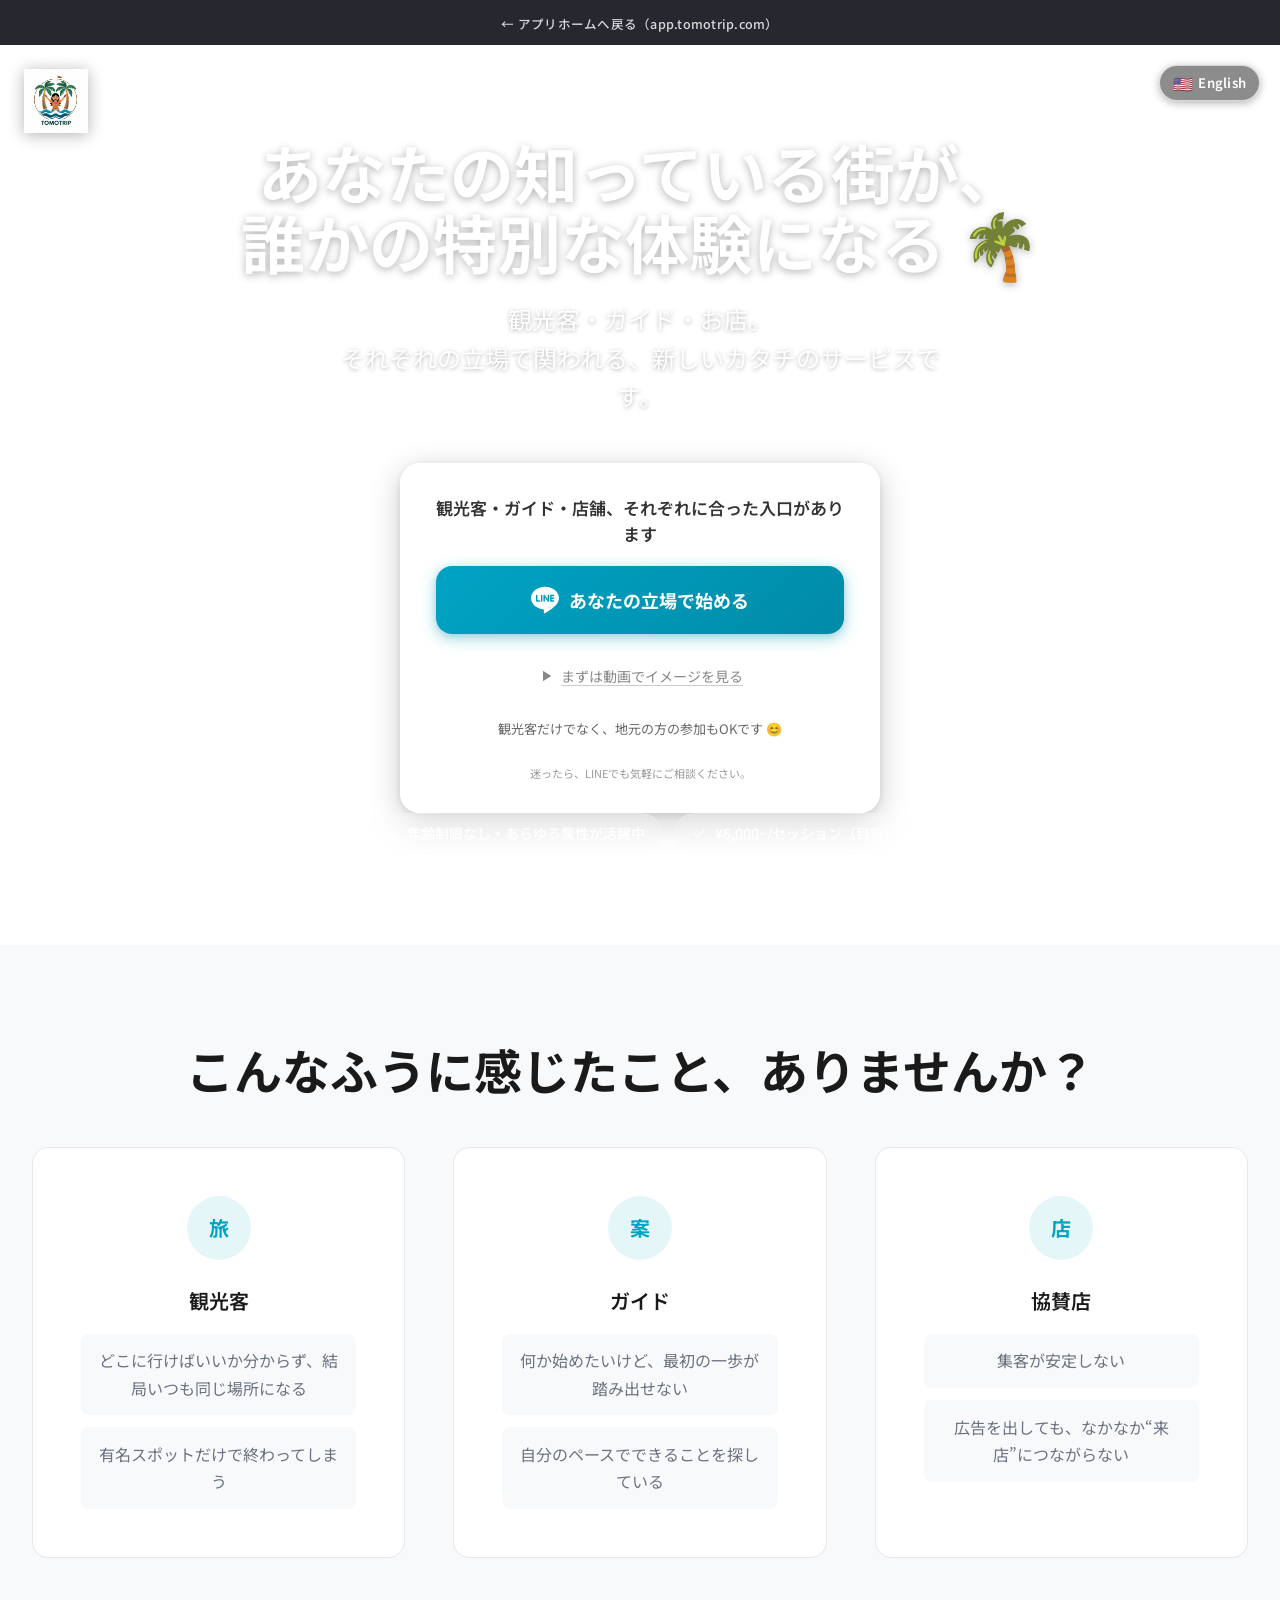
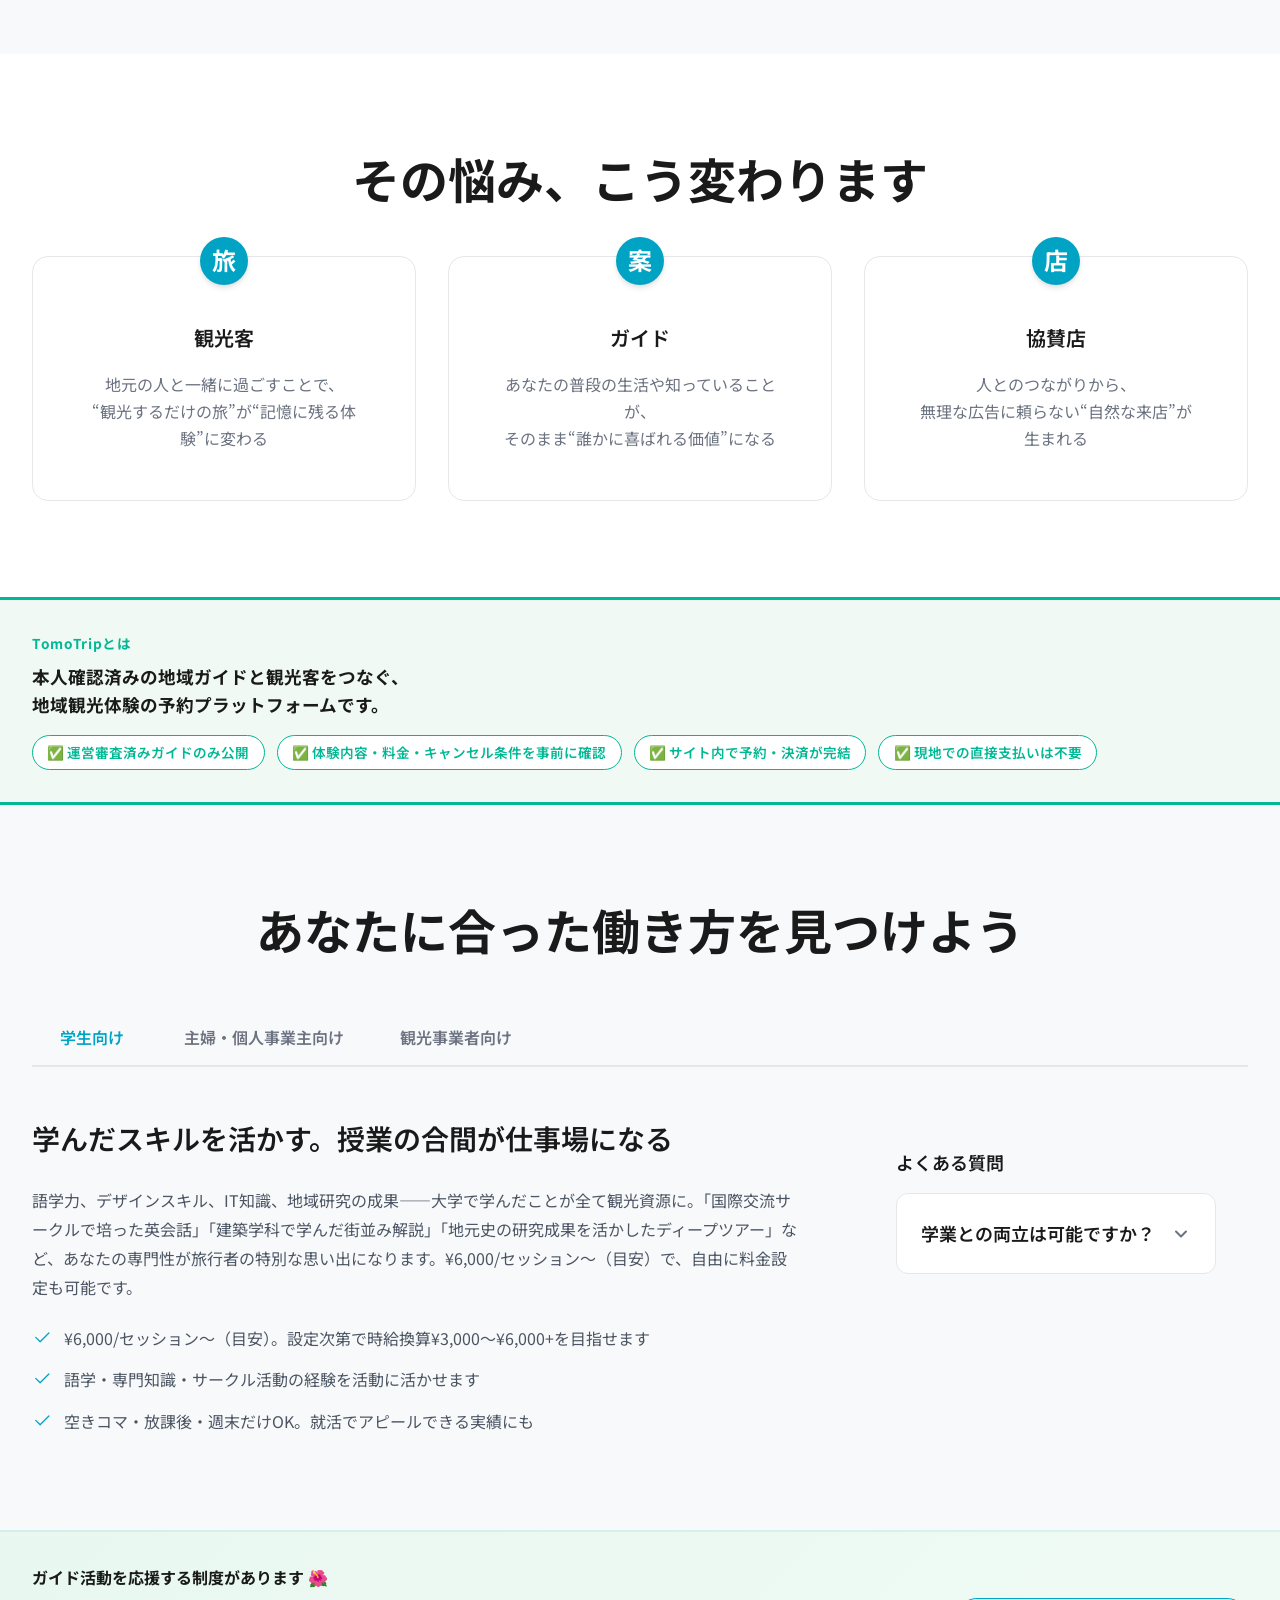
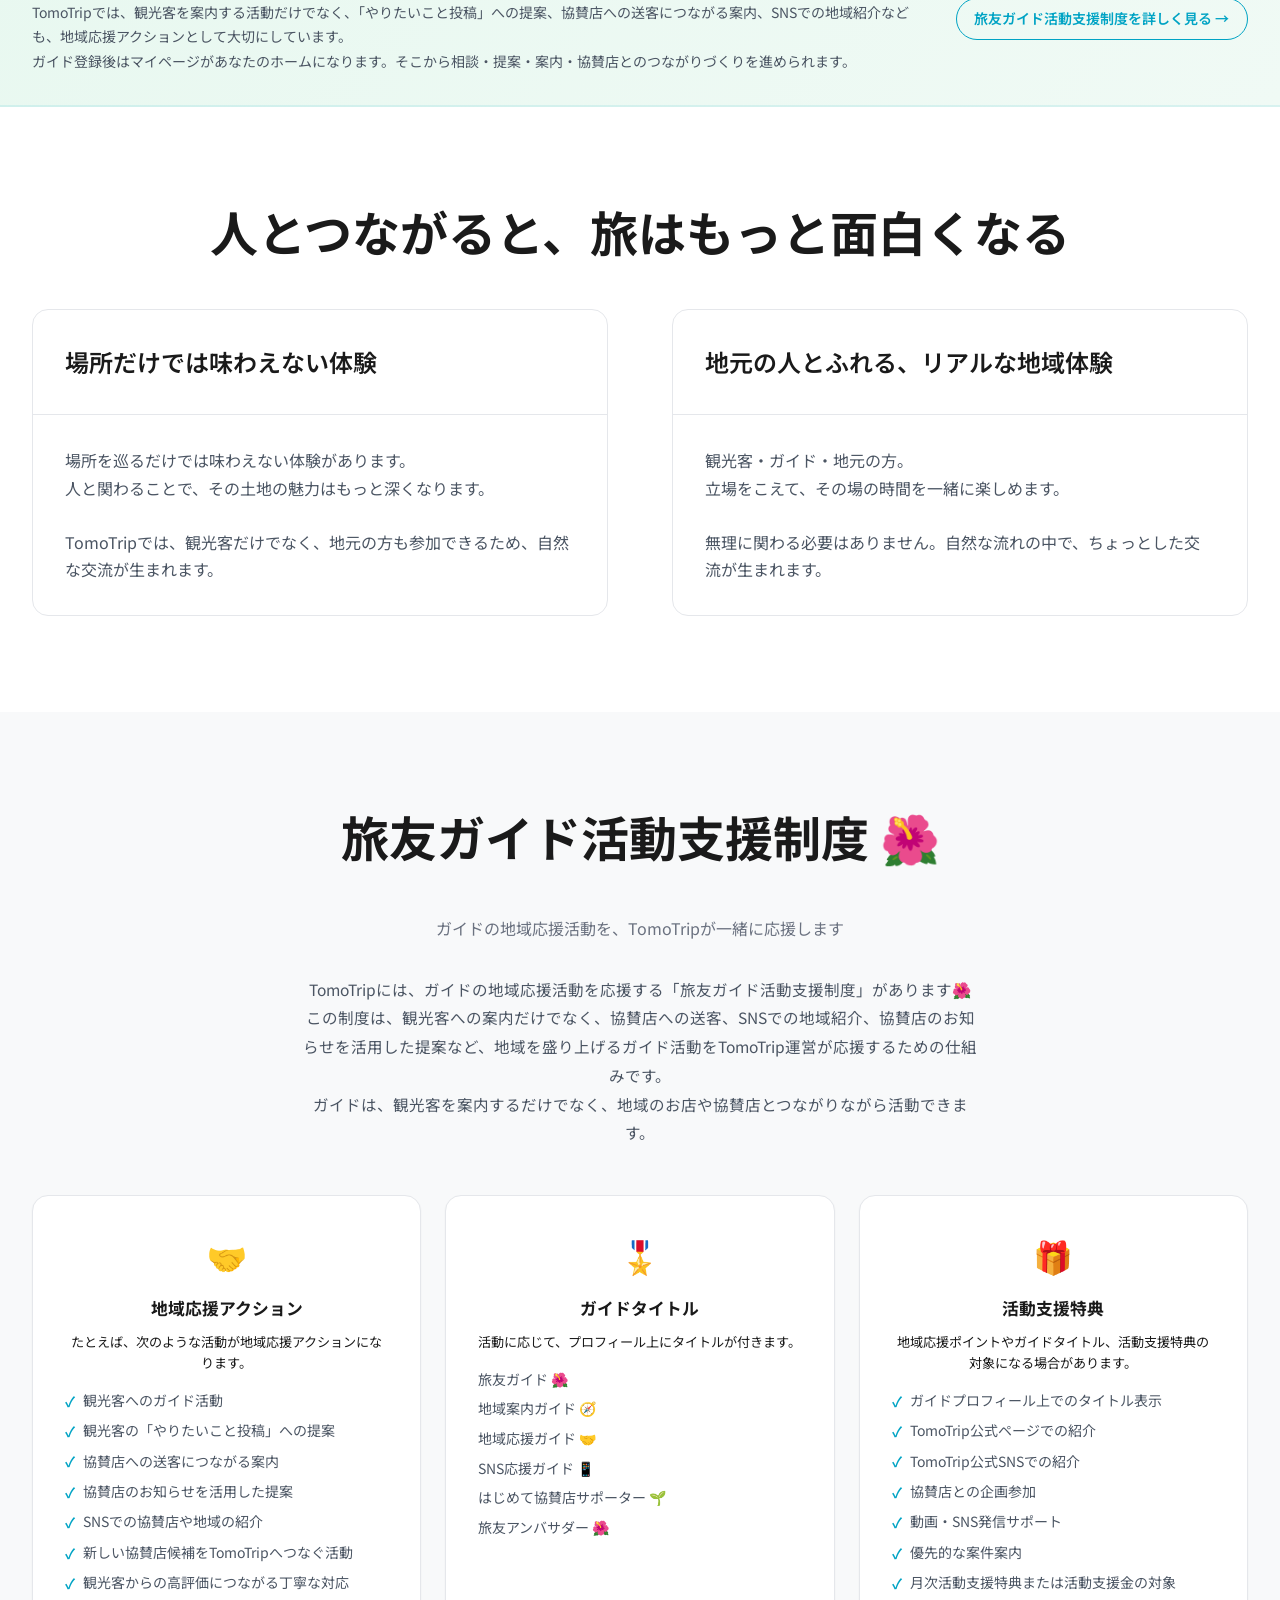
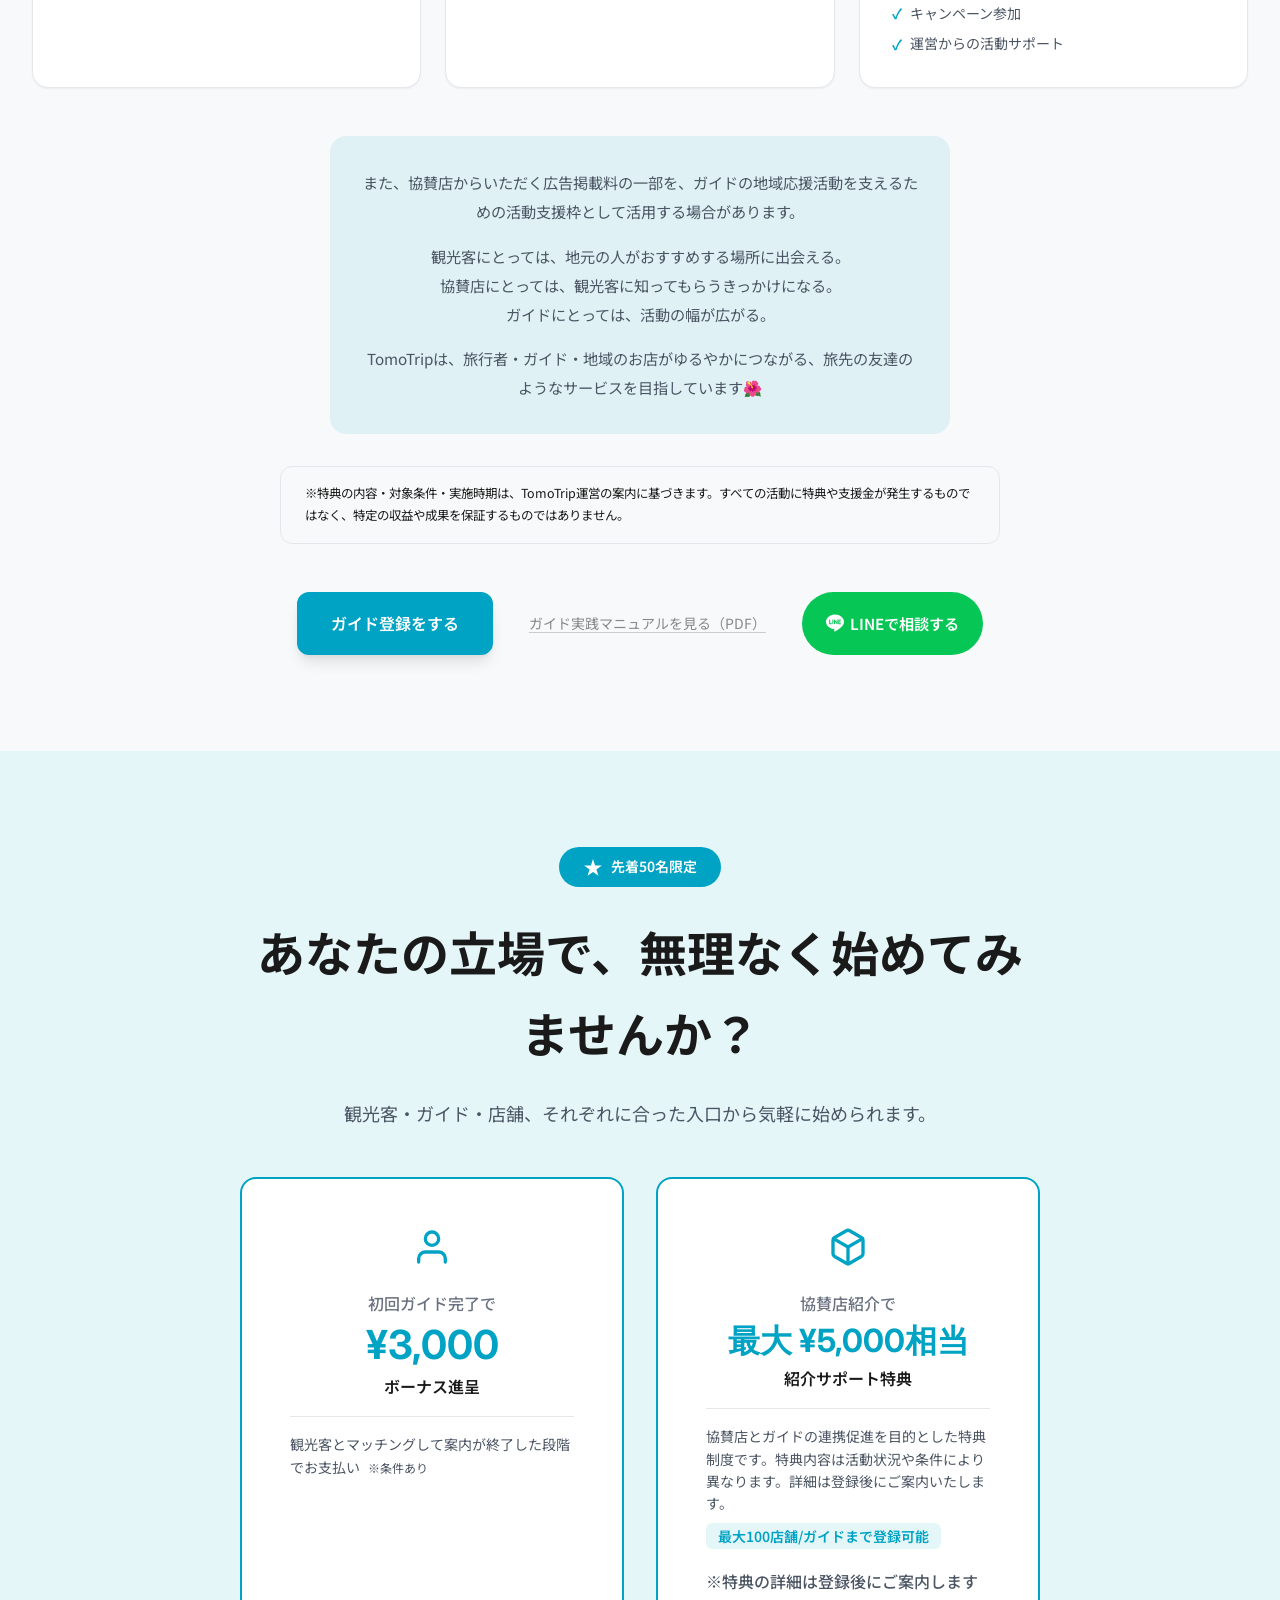
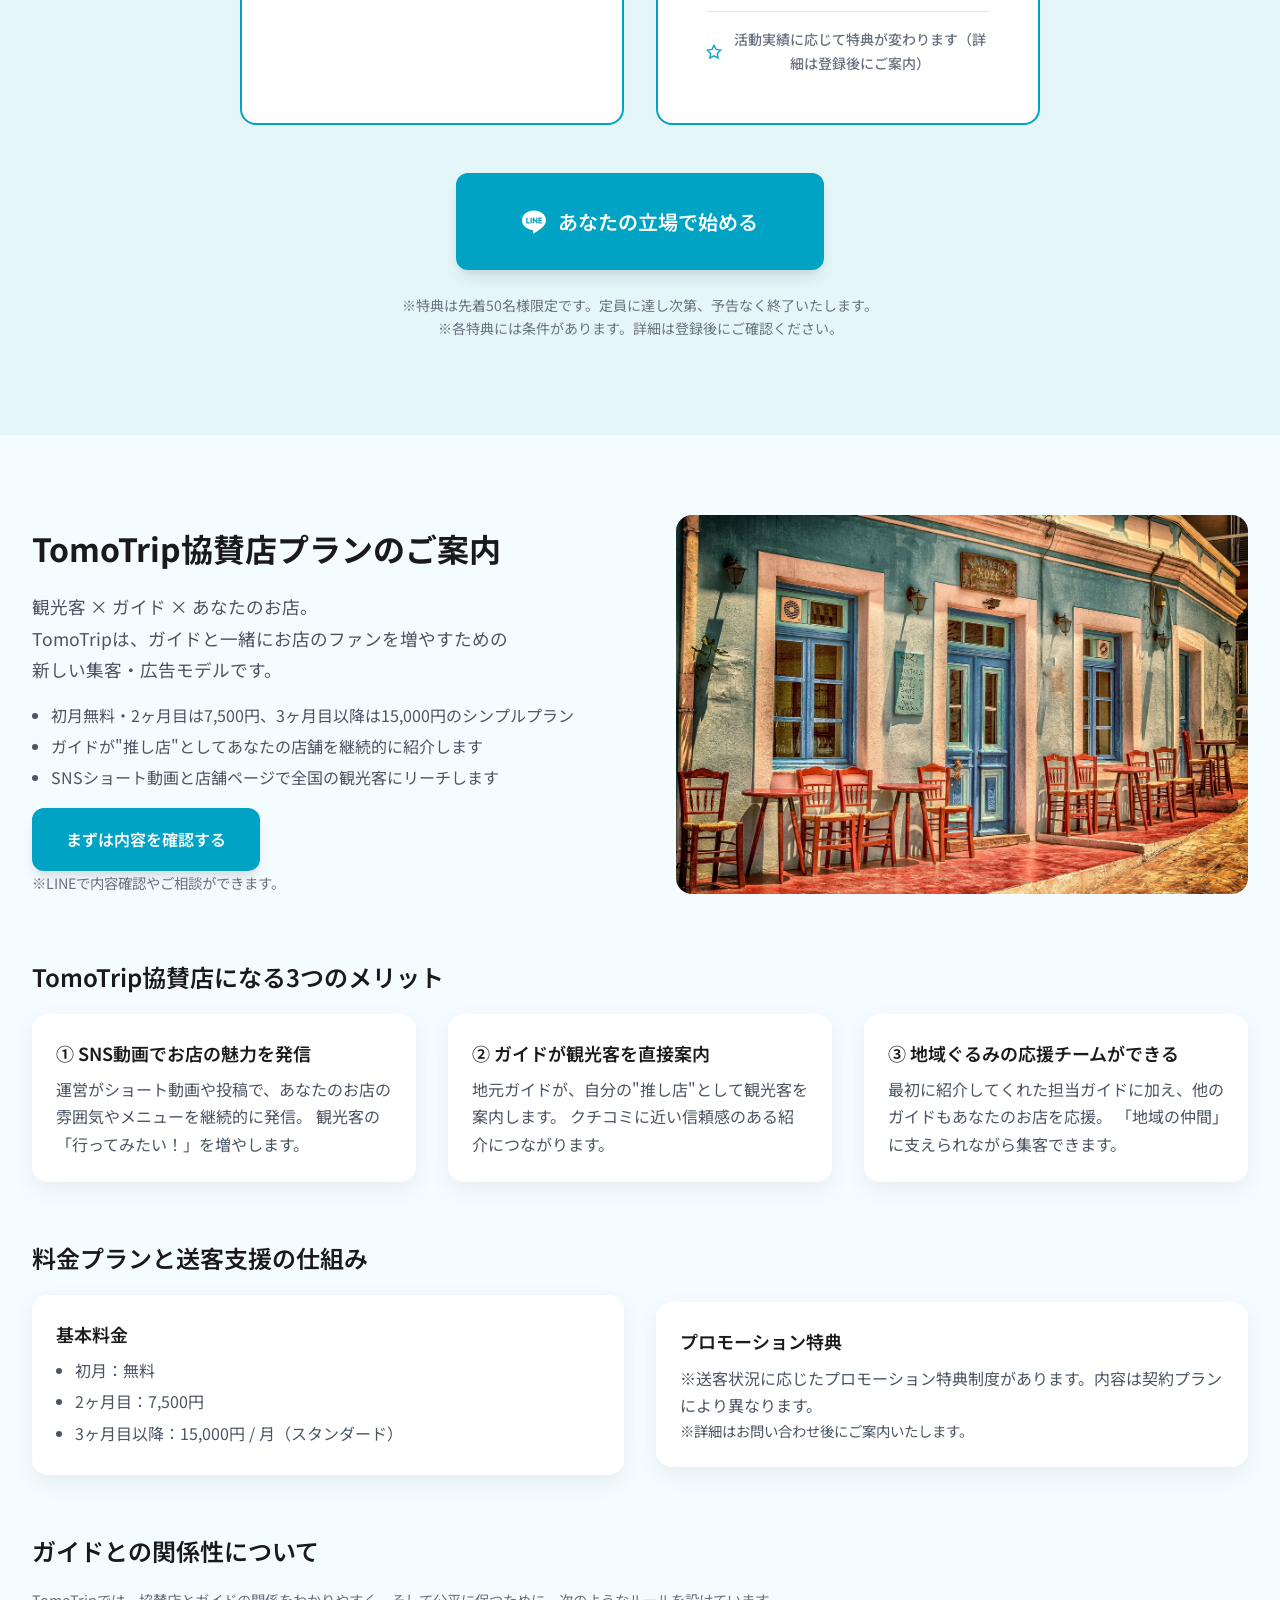
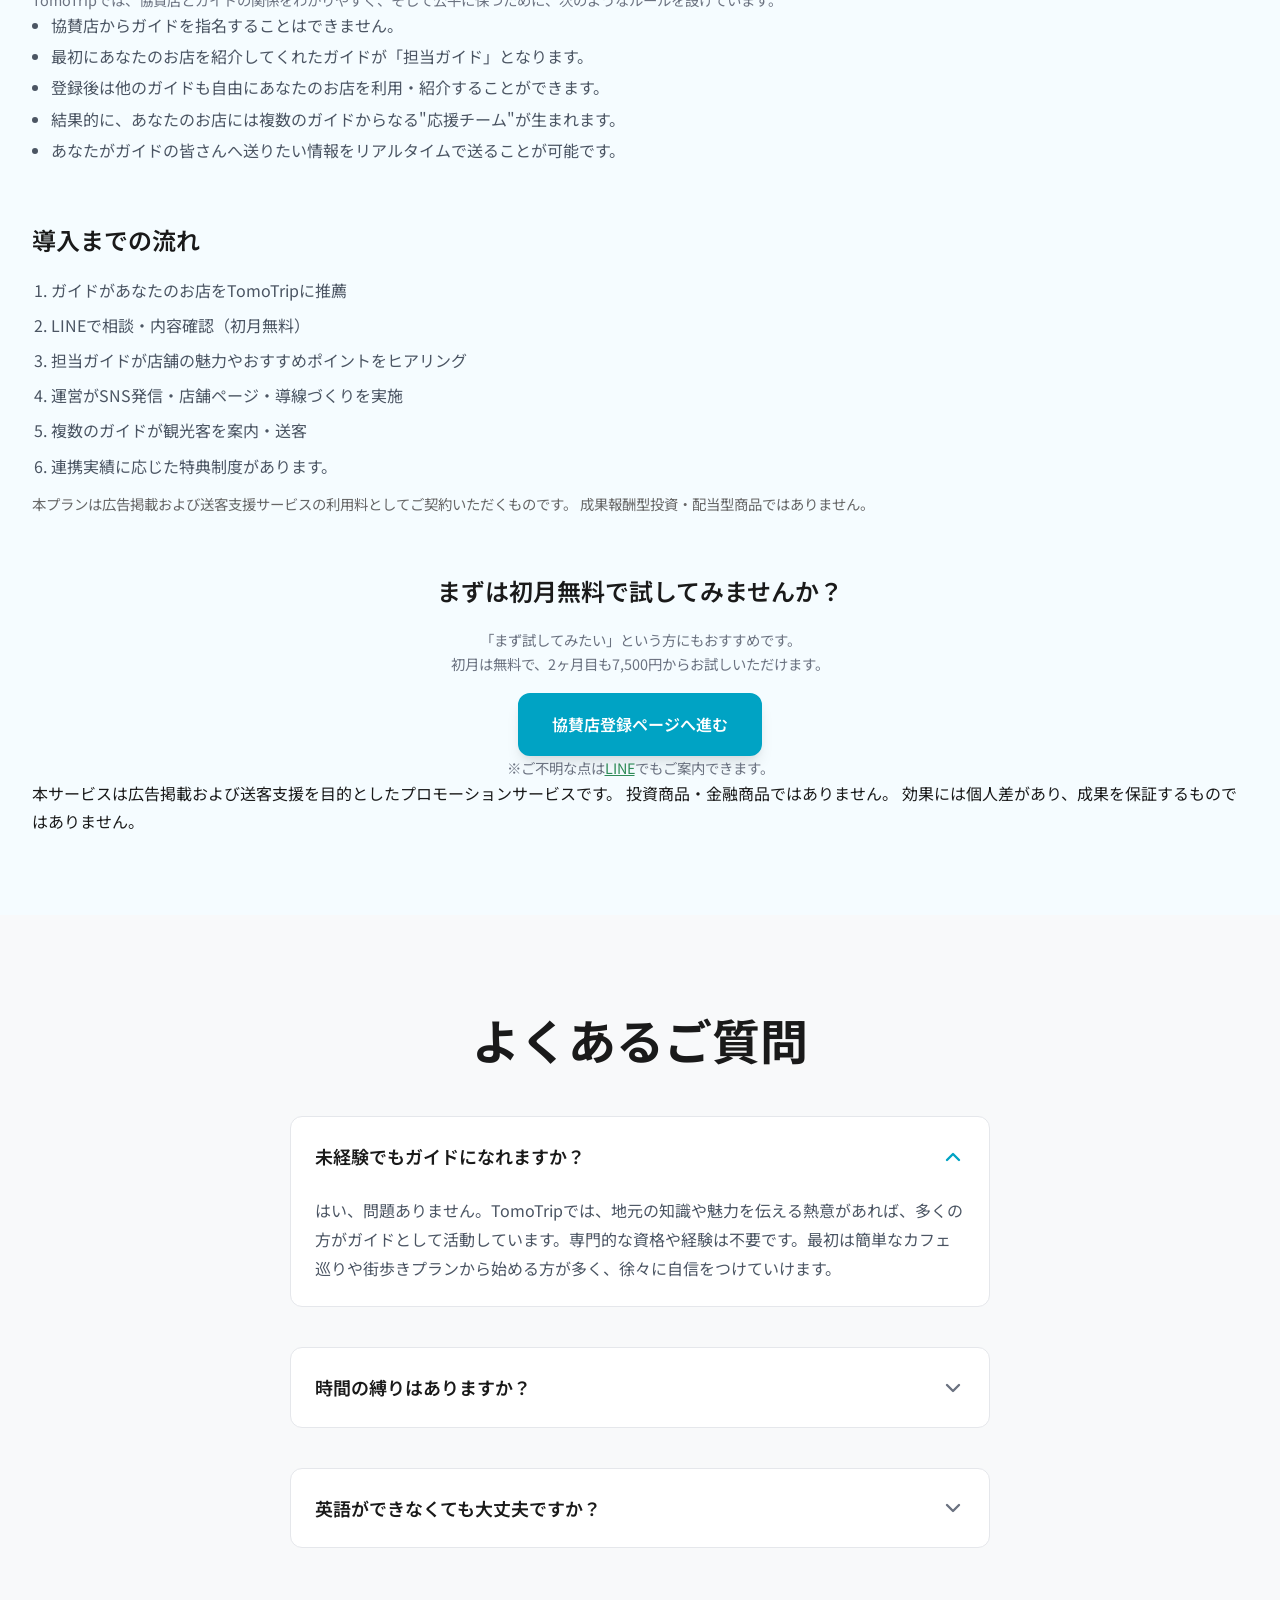
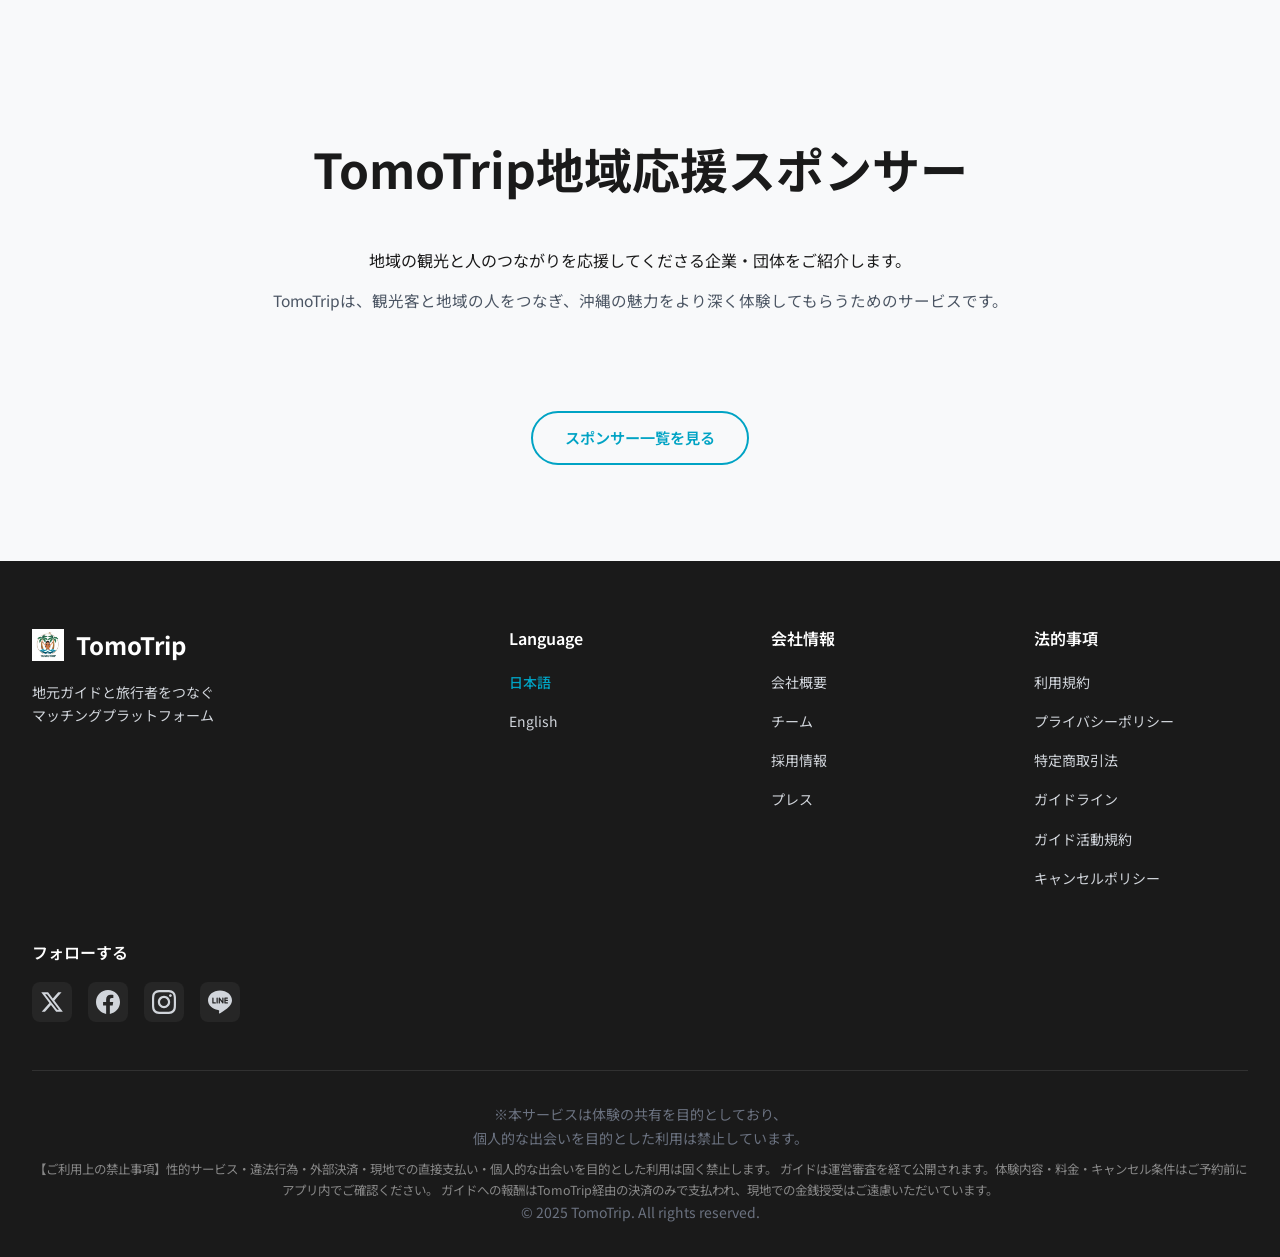
==== commit eeedfff2: "Update legal links on landing pages for clarity and compliance Refactors the footer links on both En" ====
--- a/public/index.html
+++ b/public/index.html
@@ -1071,7 +1071,8 @@
             <li><a href="https://app.tomotrip.com/terms.html" class="footer__link" target="_blank" rel="noopener noreferrer" data-i18n="footer.legal.terms" data-testid="link-terms">利用規約</a></li>
             <li><a href="https://app.tomotrip.com/privacy.html" class="footer__link" target="_blank" rel="noopener noreferrer" data-i18n="footer.legal.privacy" data-testid="link-privacy">プライバシーポリシー</a></li>
             <li><a href="https://app.tomotrip.com/tokushoho.html" class="footer__link" target="_blank" rel="noopener noreferrer" data-i18n="footer.legal.commerce" data-testid="link-commerce">特定商取引法</a></li>
-            <li><a href="https://app.tomotrip.com/guide-terms.html" class="footer__link" target="_blank" rel="noopener noreferrer" data-i18n="footer.legal.guidelines" data-testid="link-guidelines">ガイドライン</a></li>
+            <li><a href="https://app.tomotrip.com/guidelines.html" class="footer__link" target="_blank" rel="noopener noreferrer" data-i18n="footer.legal.guidelines" data-testid="link-guidelines">ガイドライン</a></li>
+            <li><a href="https://app.tomotrip.com/guide-terms.html" class="footer__link" target="_blank" rel="noopener noreferrer" data-testid="link-guide-terms">ガイド活動規約</a></li>
             <li><a href="https://app.tomotrip.com/cancel-policy.html" class="footer__link" target="_blank" rel="noopener noreferrer" data-testid="link-cancel">キャンセルポリシー</a></li>
           </ul>
         </div>
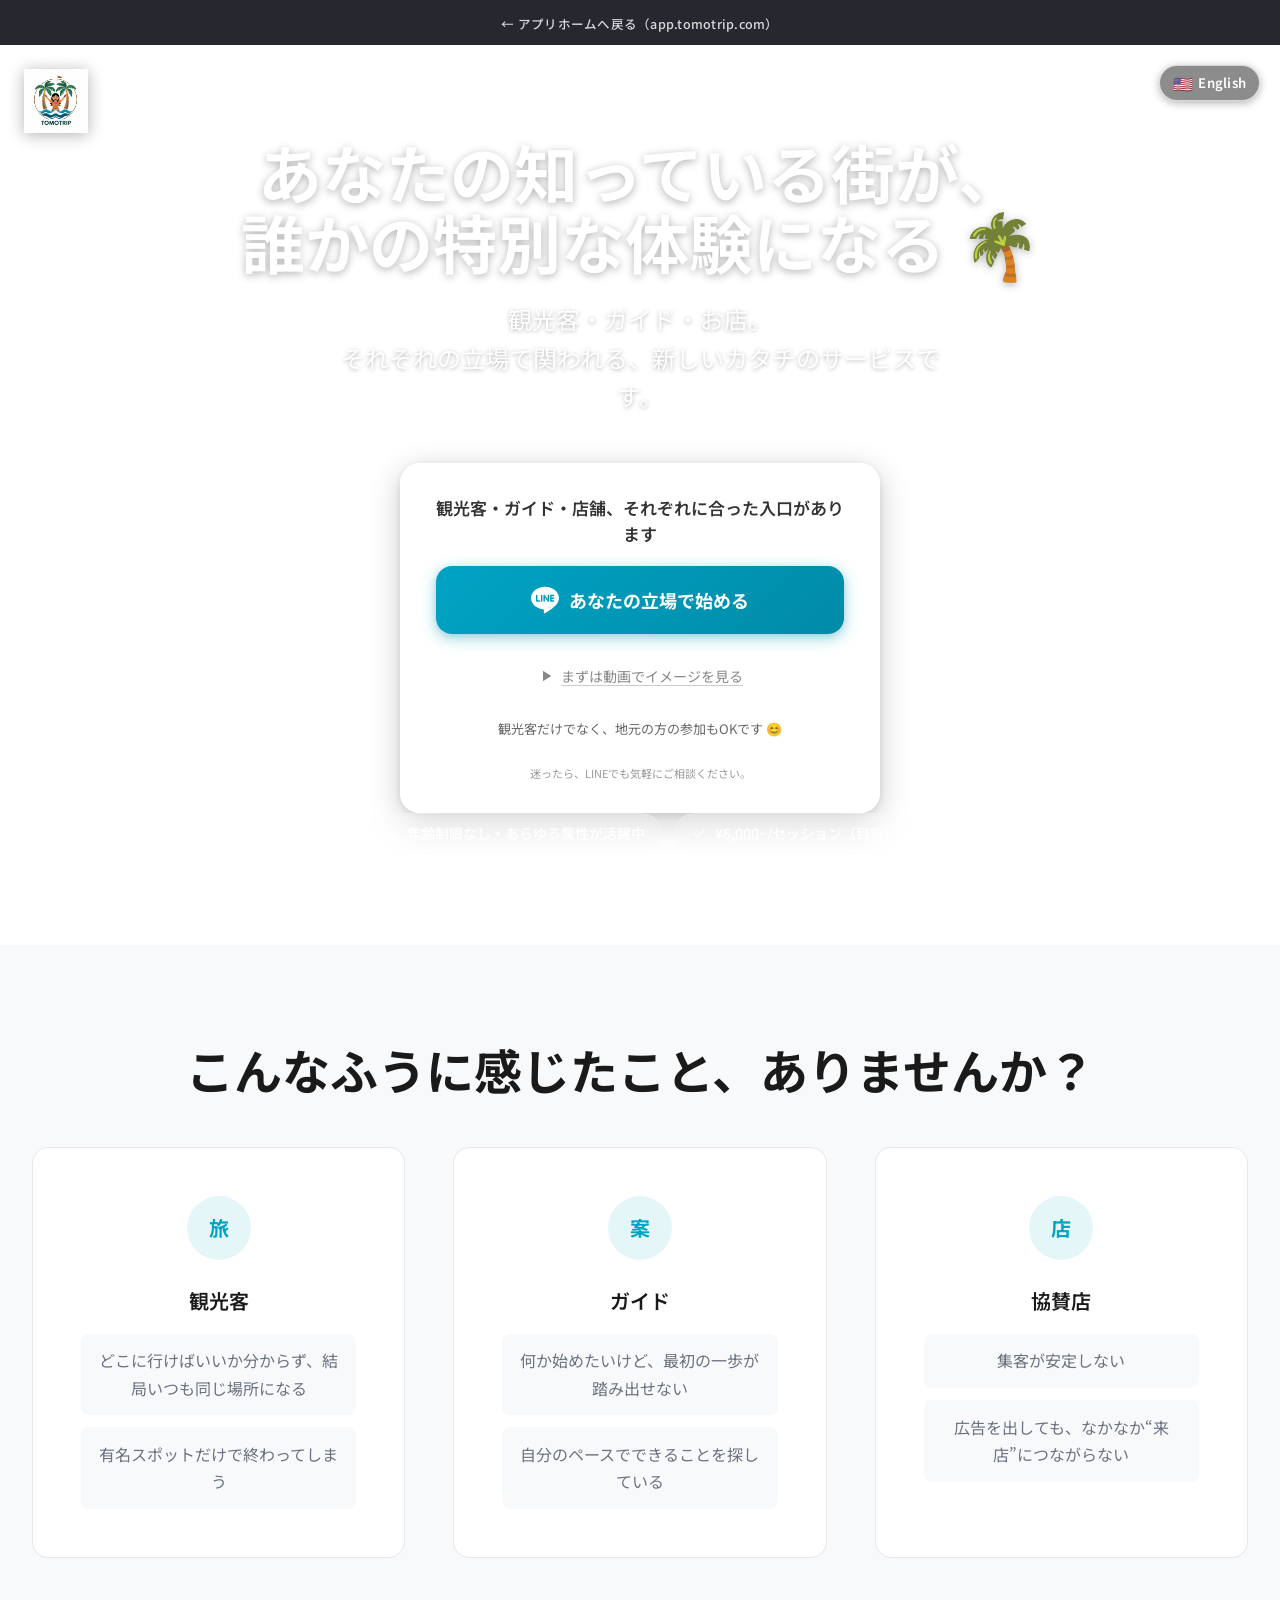
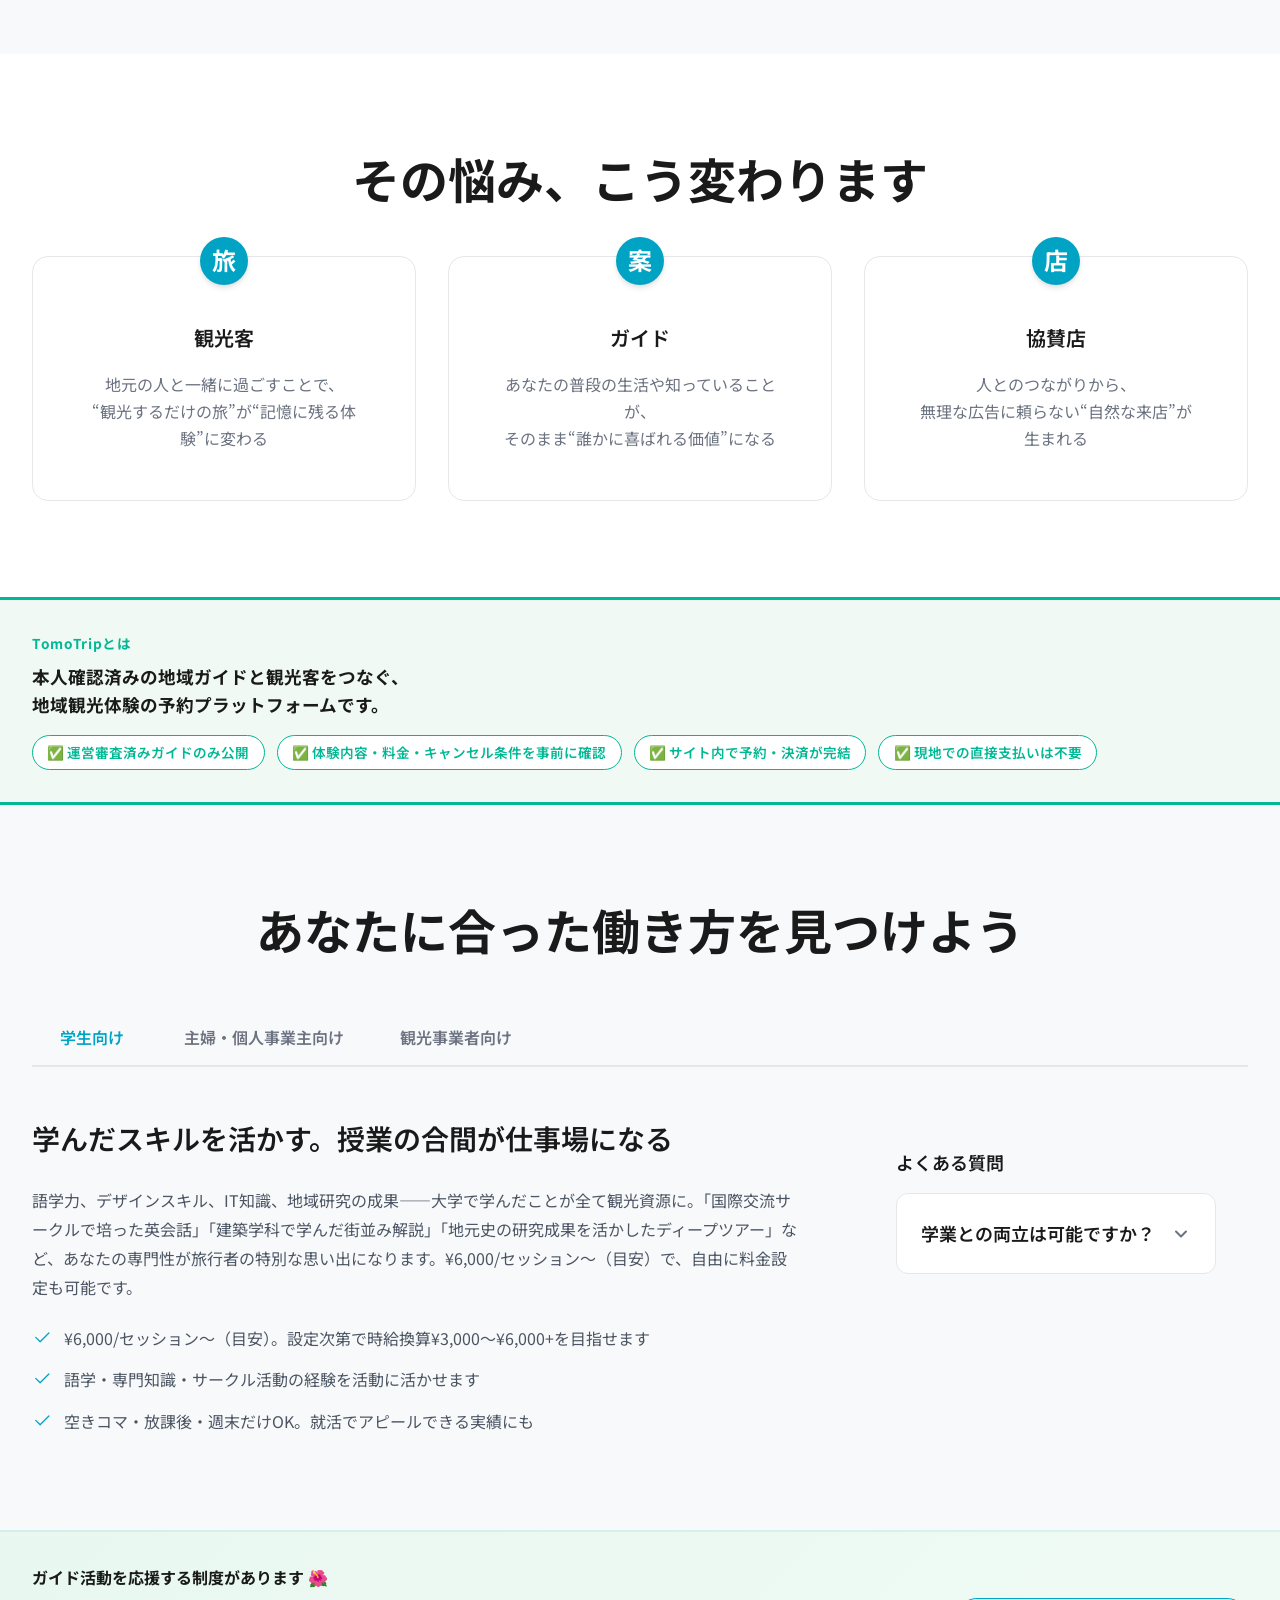
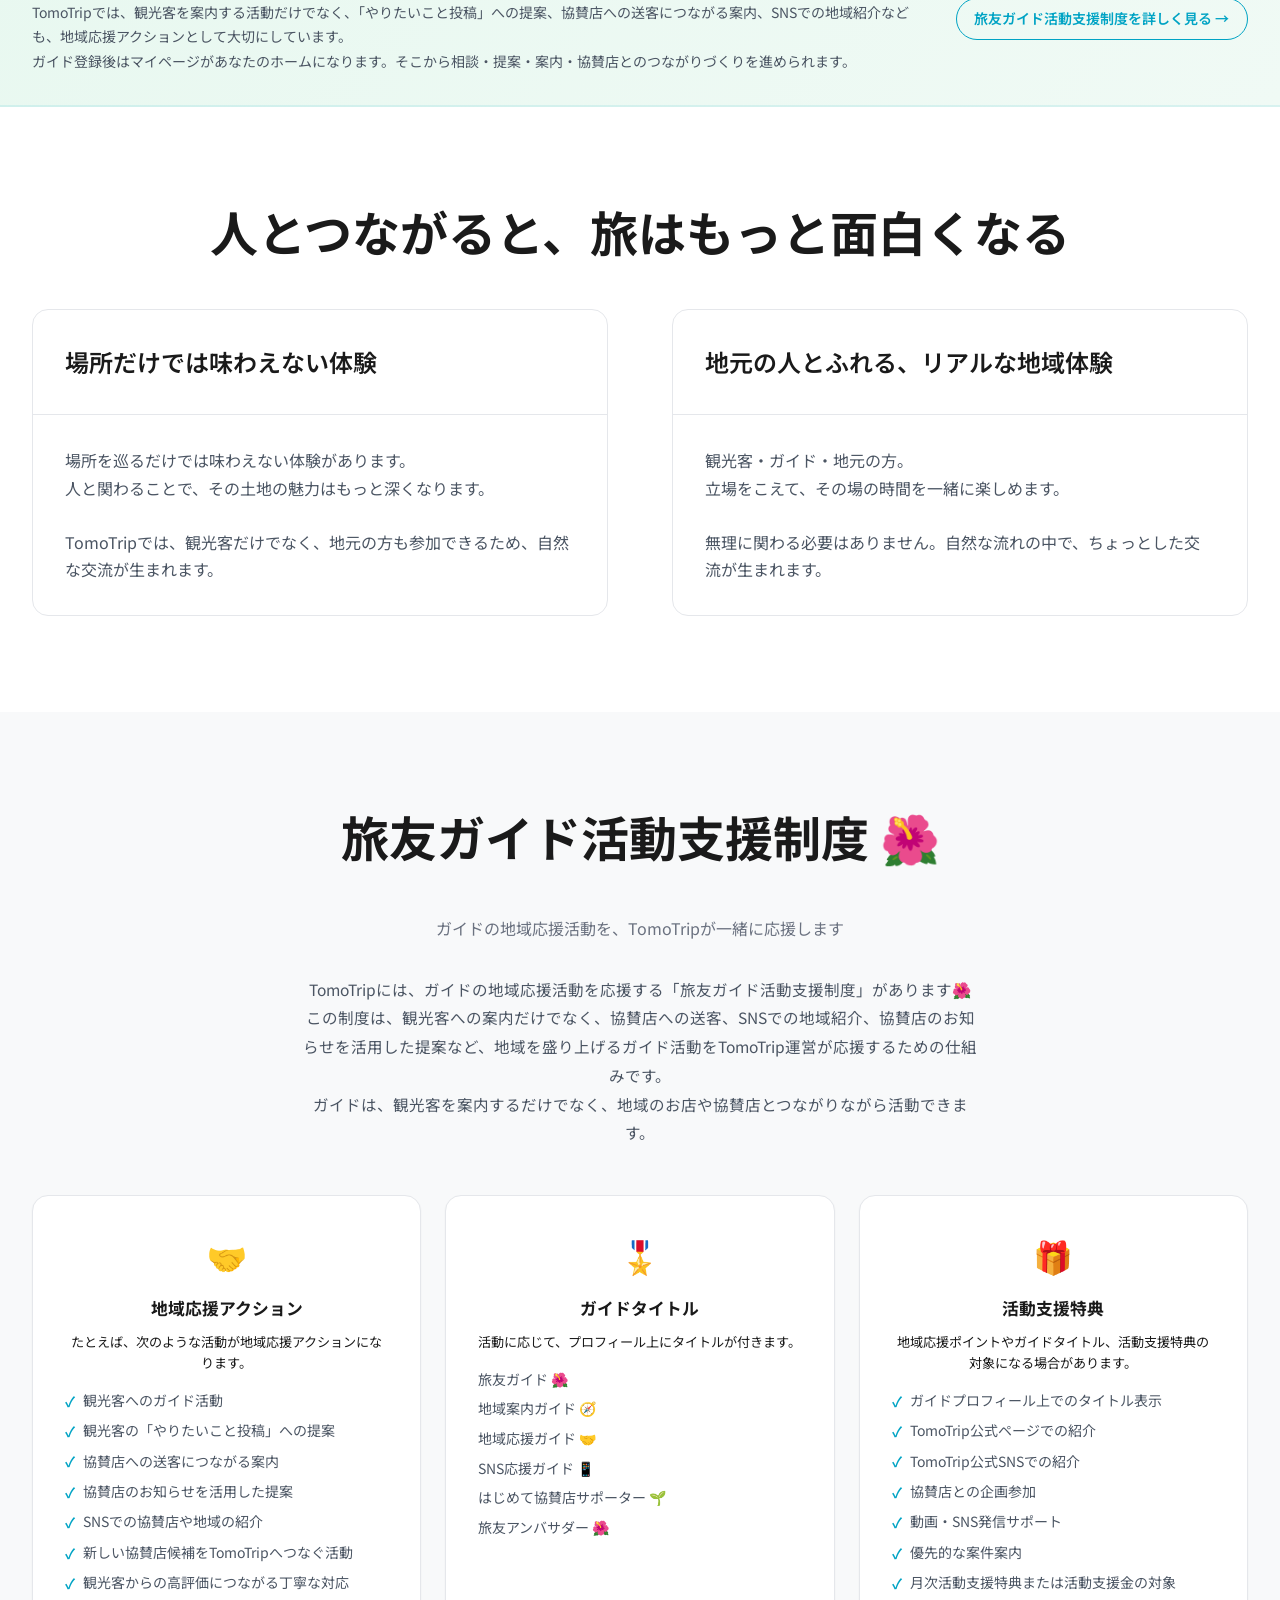
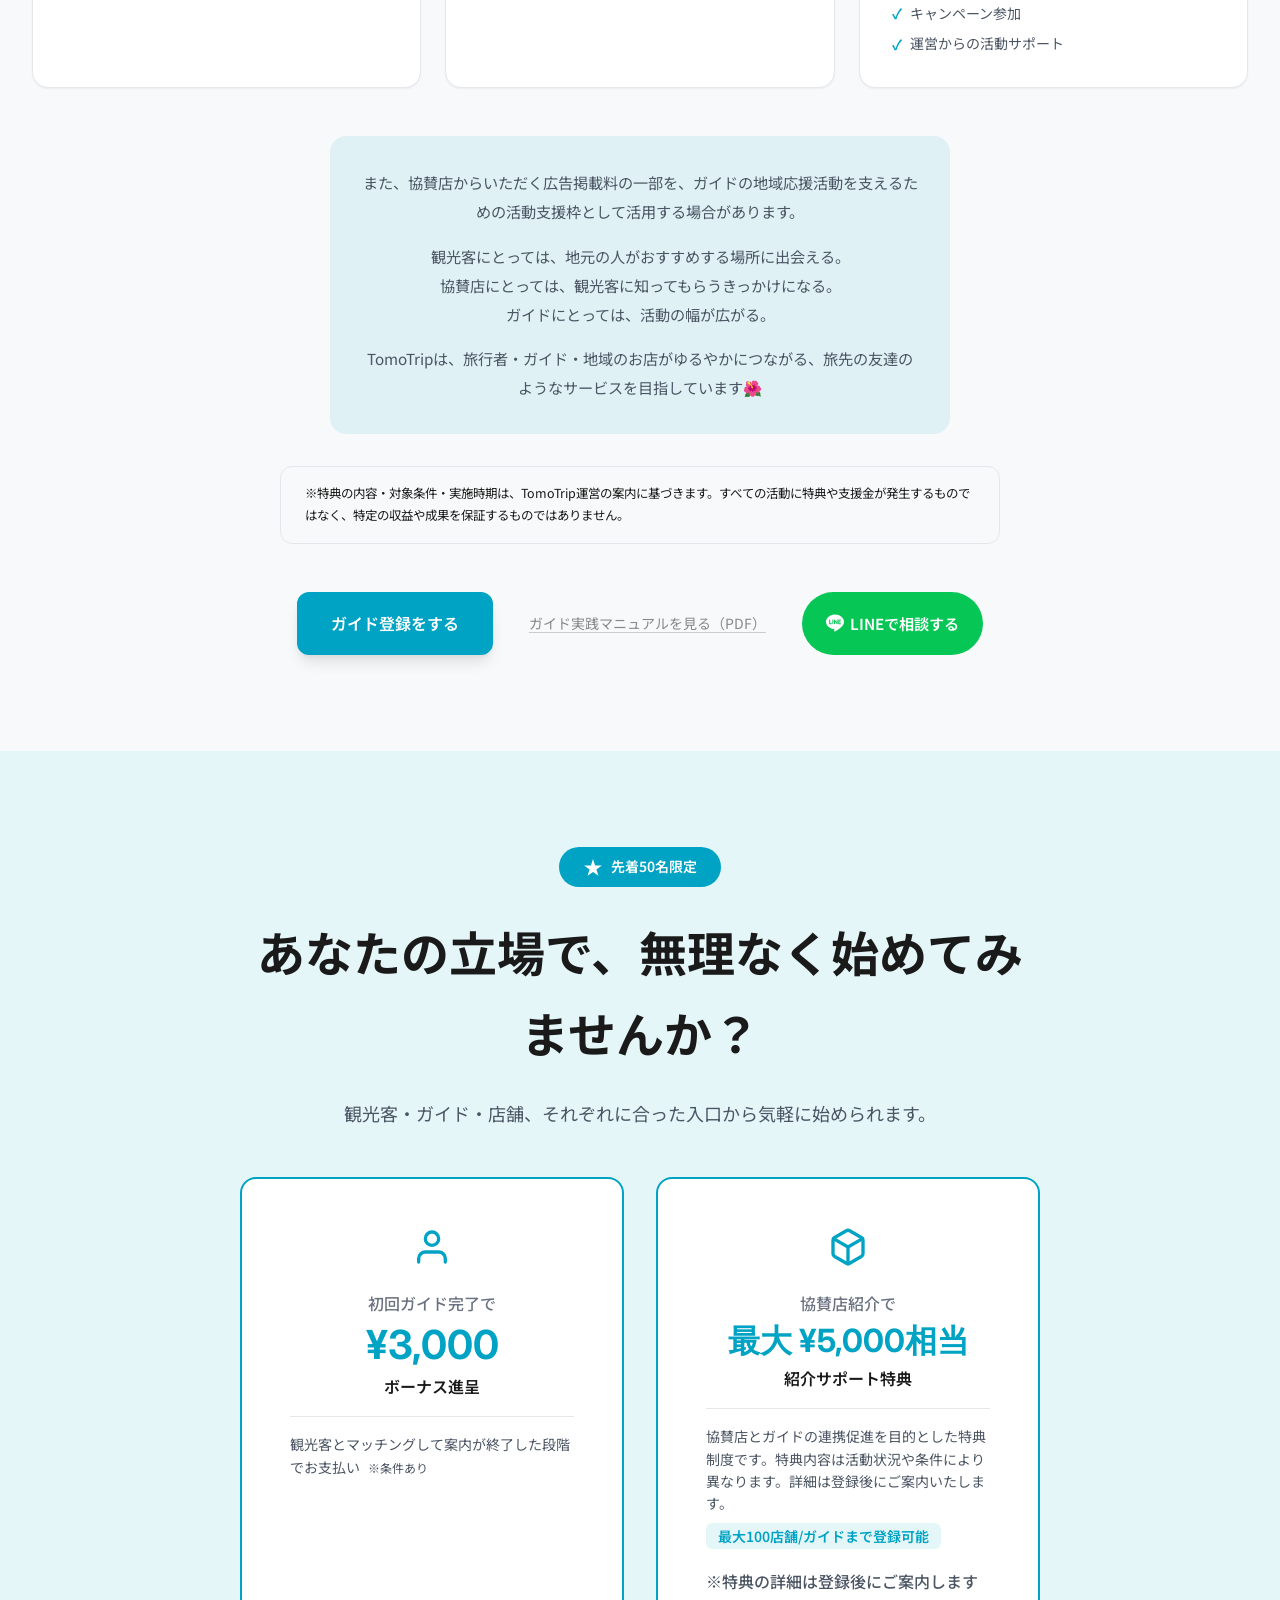
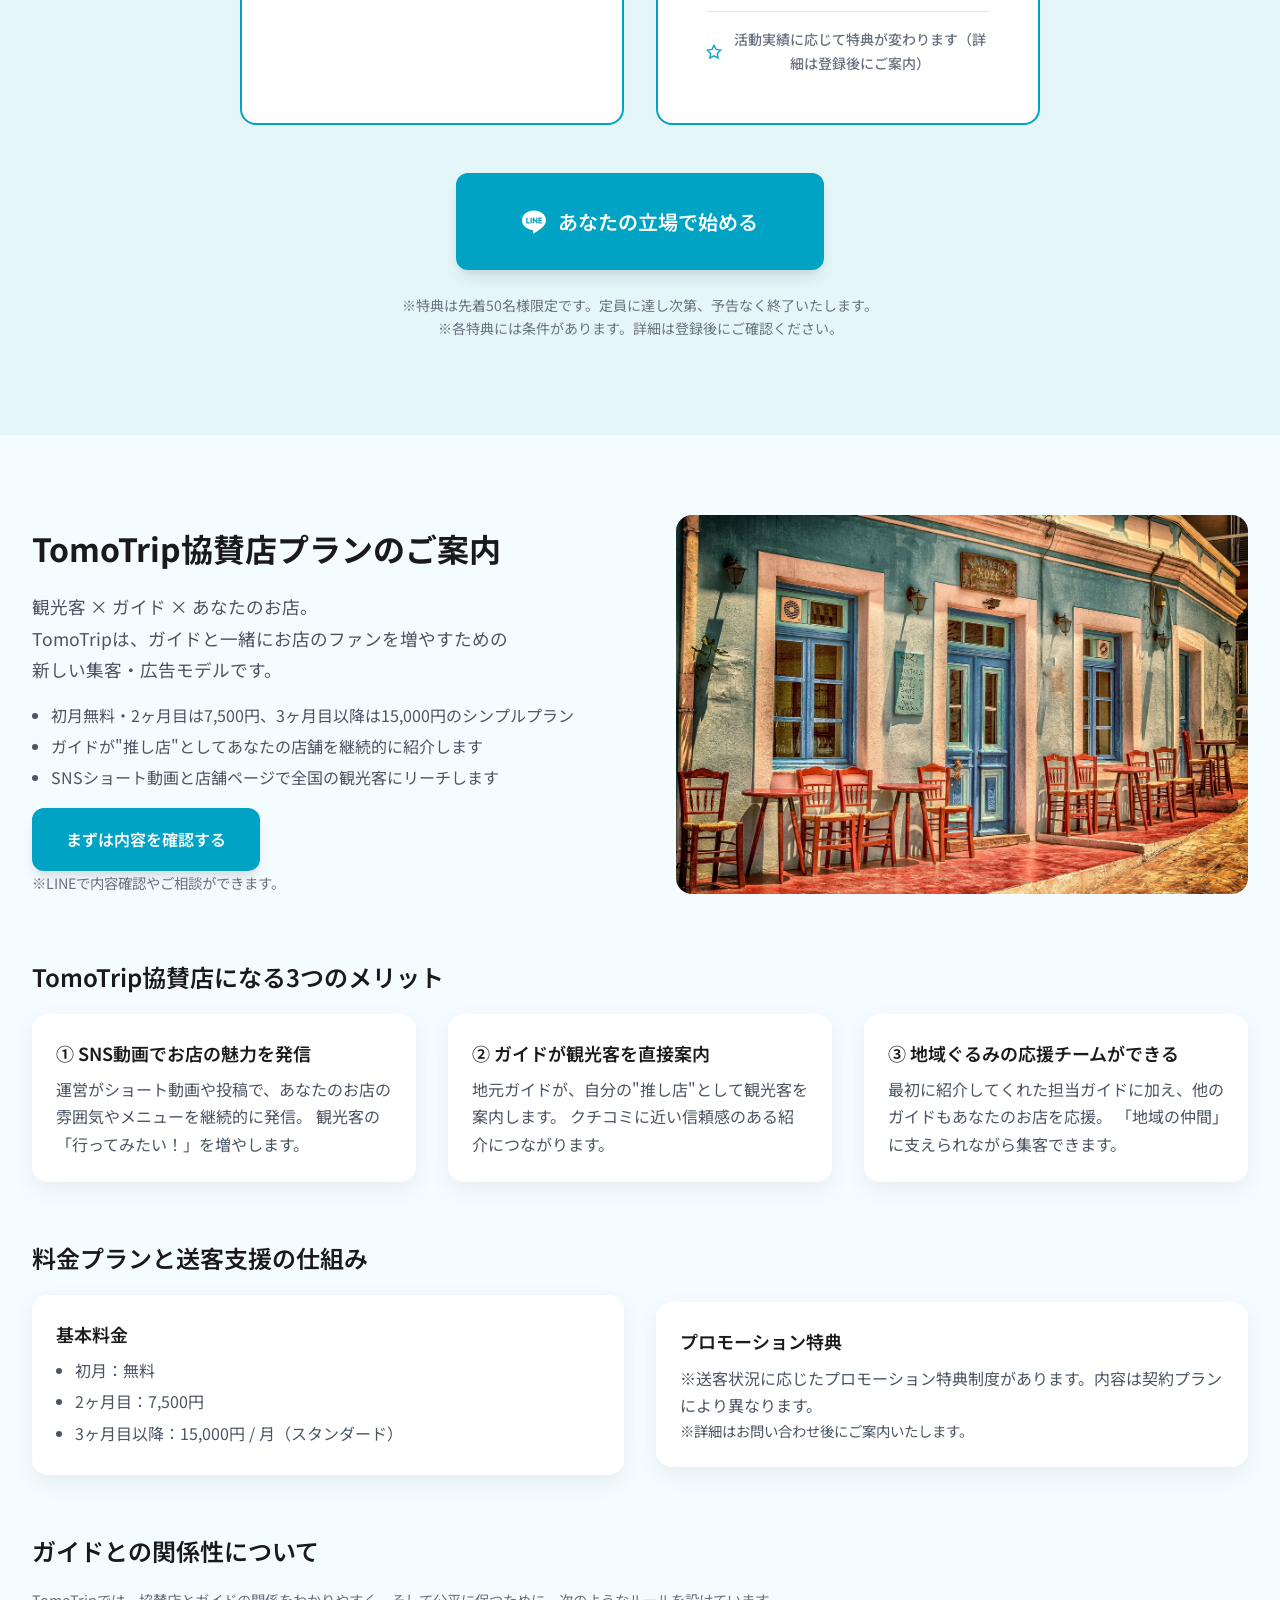
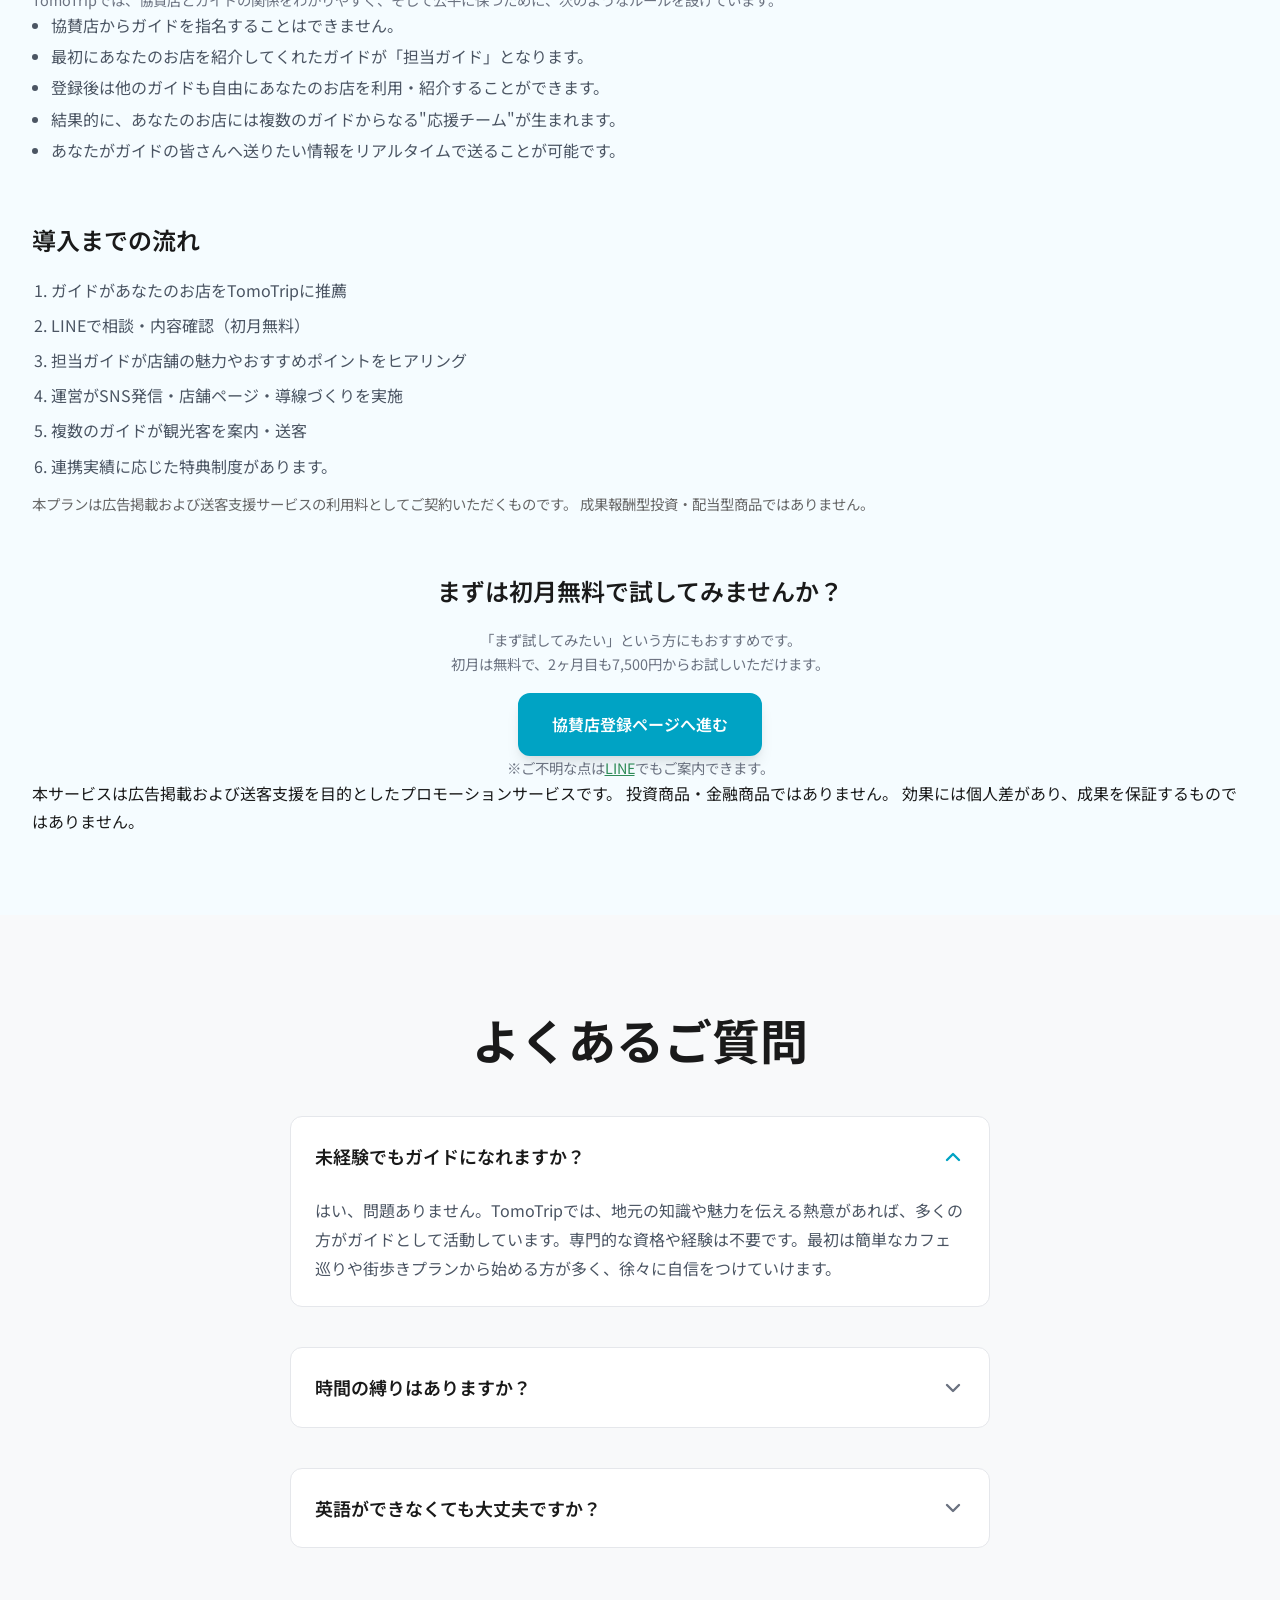
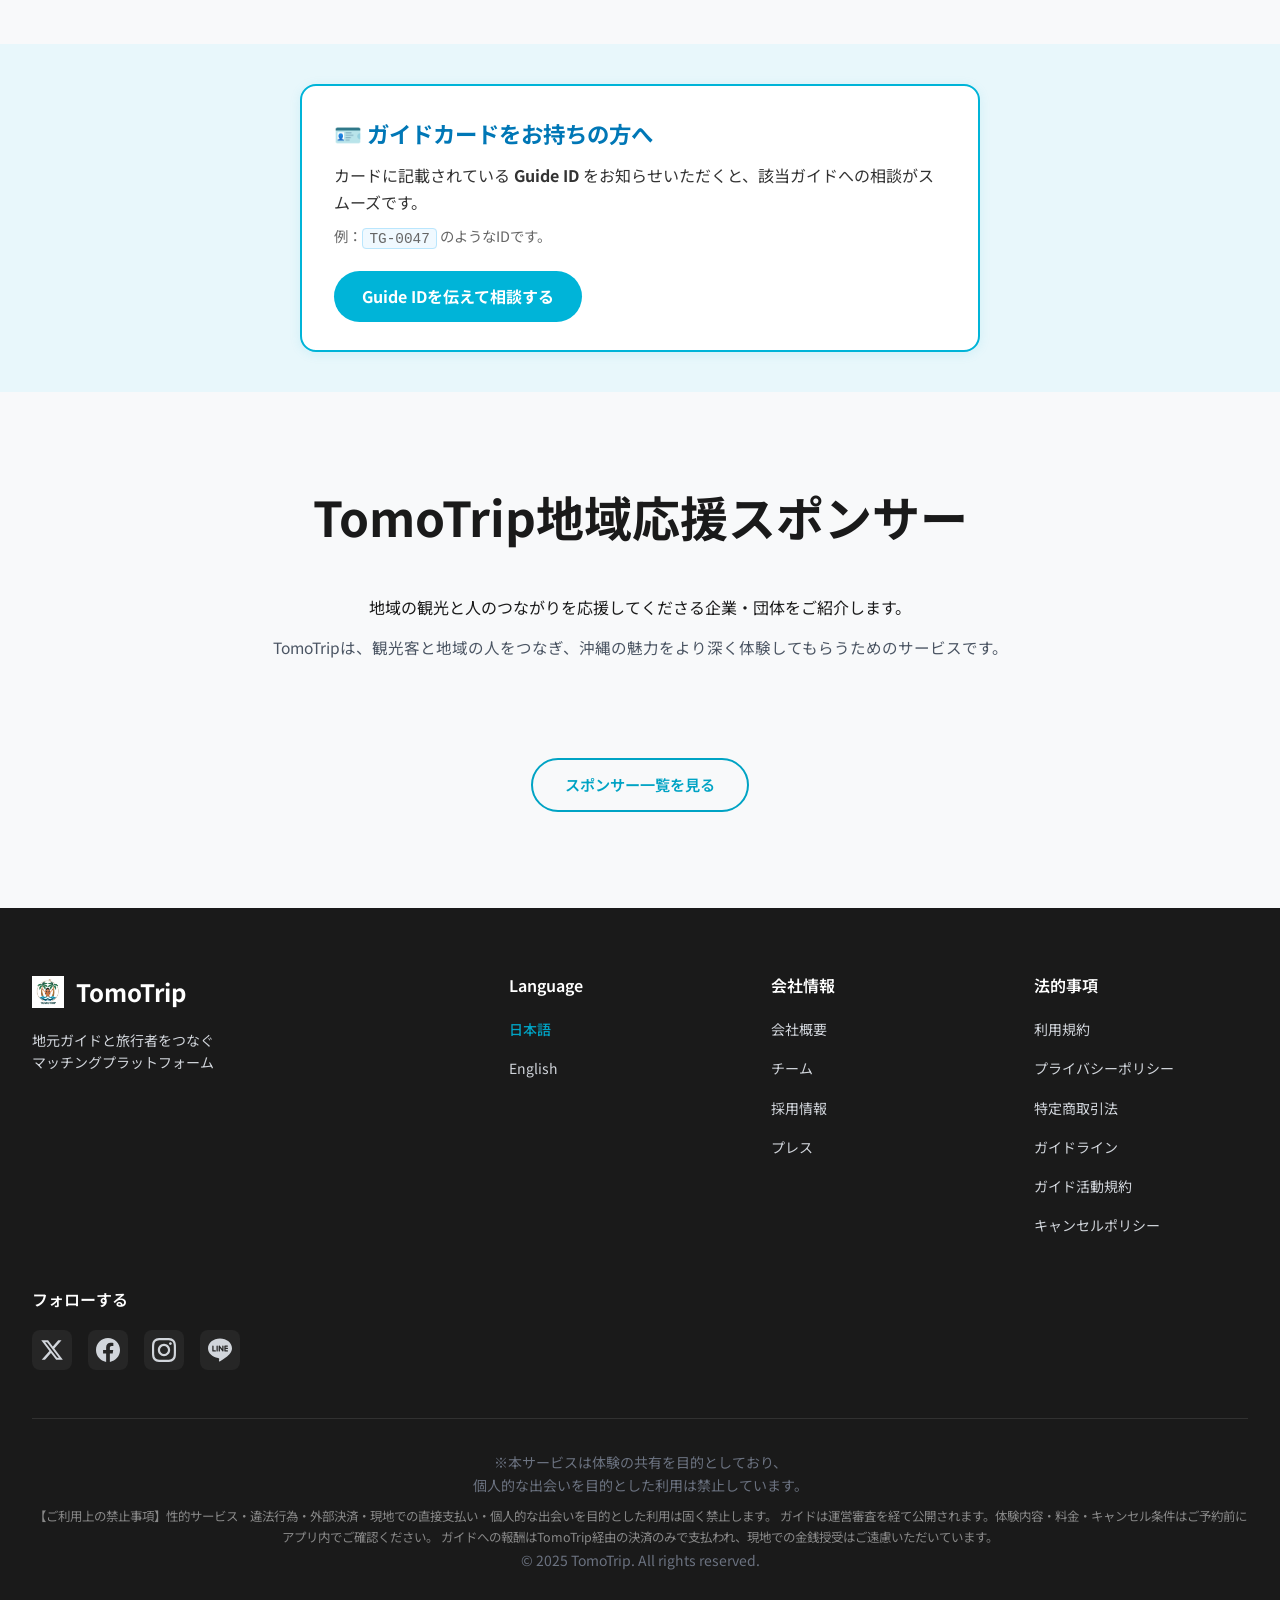
==== commit 098240b0: "Add a section on the landing page for guide card holders Add a new section to the Japanese and Engli" ====
--- a/public/index.html
+++ b/public/index.html
@@ -856,6 +856,20 @@
       </div>
     </section>
 
+    <!-- ガイドカード受け皿セクション -->
+    <section id="guide-card-section" style="background:#e8f7fb;padding:2.5rem 1rem;">
+      <div style="max-width:680px;margin:0 auto;background:#fff;border:2px solid #00b4d8;border-radius:16px;padding:2rem 2rem 1.75rem;box-shadow:0 2px 12px rgba(0,180,216,0.10);">
+        <p style="font-size:1.4rem;font-weight:700;color:#0077b6;margin:0 0 0.75rem;line-height:1.4;">🪪 ガイドカードをお持ちの方へ</p>
+        <p style="font-size:1rem;color:#333;margin:0 0 0.5rem;line-height:1.7;">カードに記載されている <strong>Guide ID</strong> をお知らせいただくと、該当ガイドへの相談がスムーズです。</p>
+        <p style="font-size:0.9rem;color:#666;margin:0 0 1.25rem;">例：<code style="background:#f0f9ff;border:1px solid #bae6fd;border-radius:4px;padding:0.1rem 0.4rem;font-family:monospace;">TG-0047</code> のようなIDです。</p>
+        <a href="https://lin.ee/rsHMnPA?source=guide-card" target="_blank" rel="noopener noreferrer"
+           style="display:inline-block;background:#00b4d8;color:#fff;font-weight:700;font-size:1rem;padding:0.75rem 1.75rem;border-radius:999px;text-decoration:none;transition:background 0.2s;"
+           onmouseover="this.style.background='#0077b6'" onmouseout="this.style.background='#00b4d8'">
+          Guide IDを伝えて相談する
+        </a>
+      </div>
+    </section>
+
     <!-- TomoTrip地域応援スポンサー -->
     <section class="section region-sponsors" id="region-sponsors">
       <div class="container">
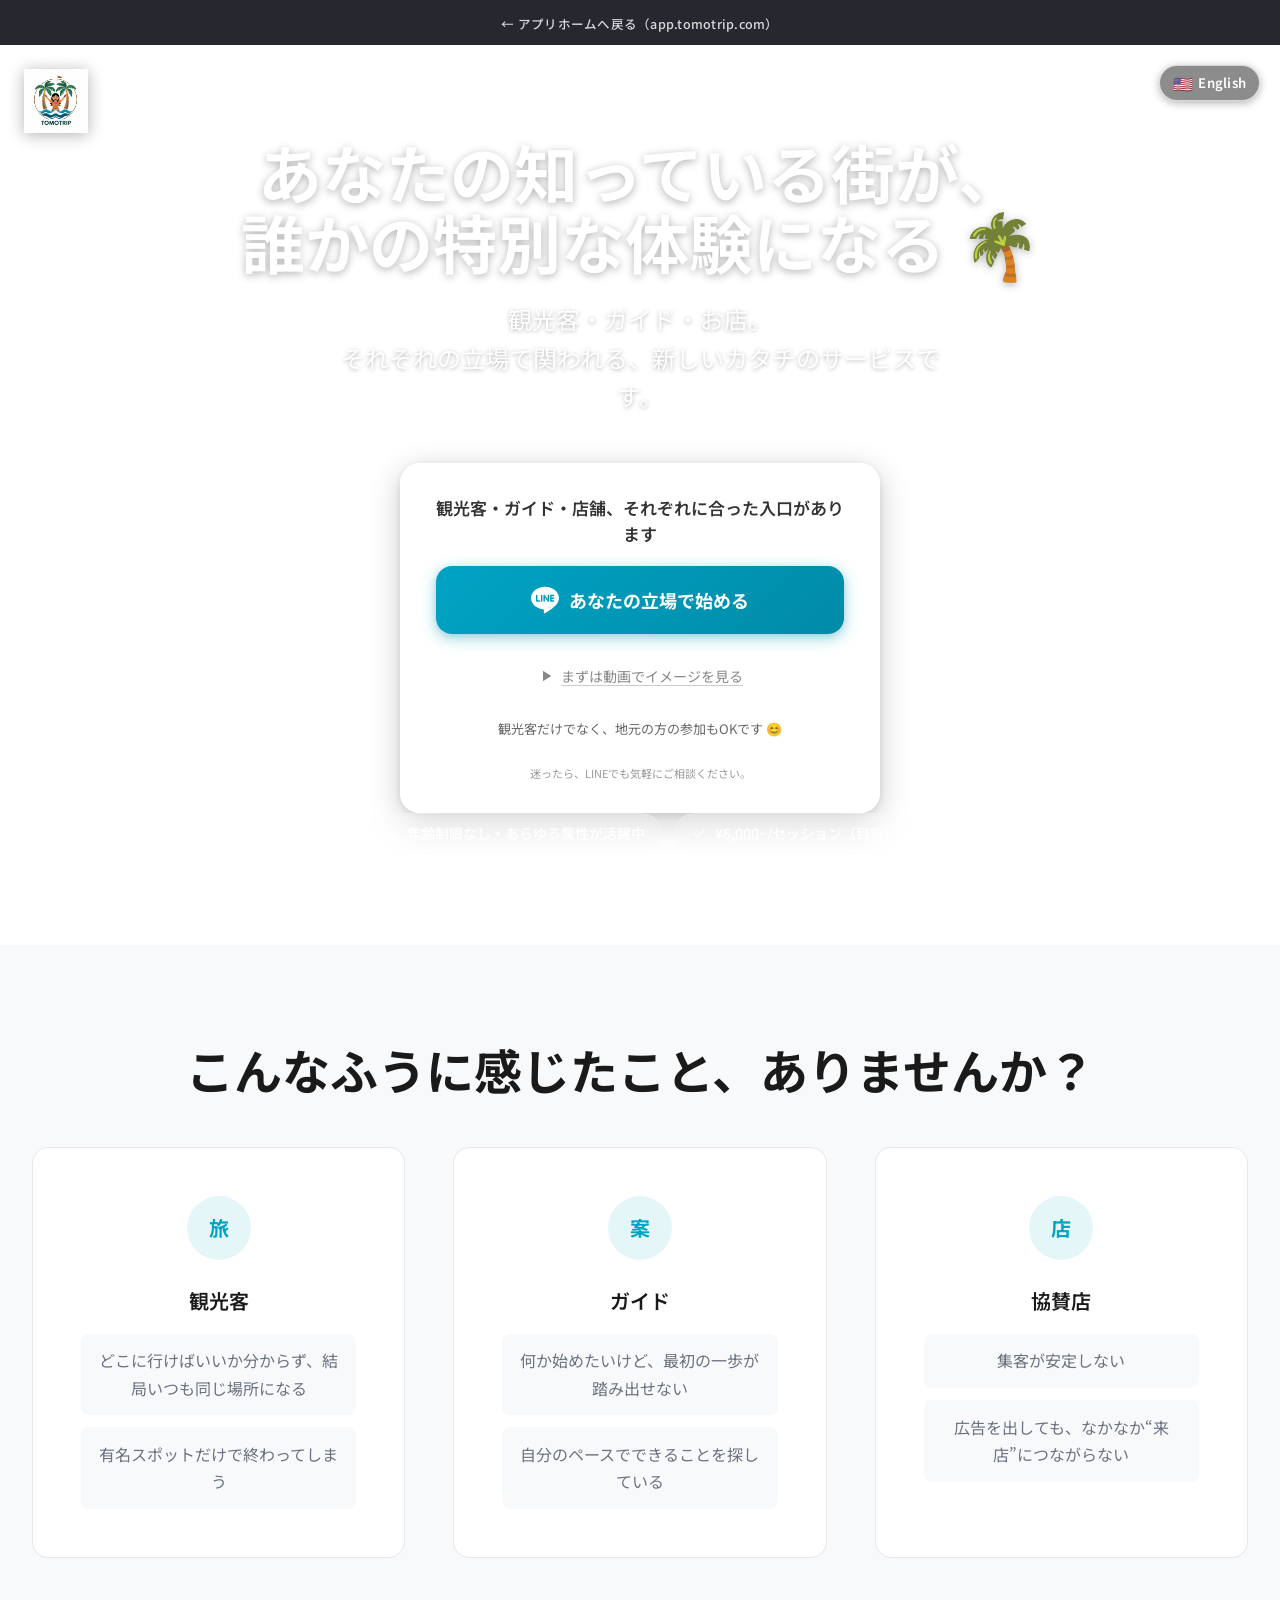
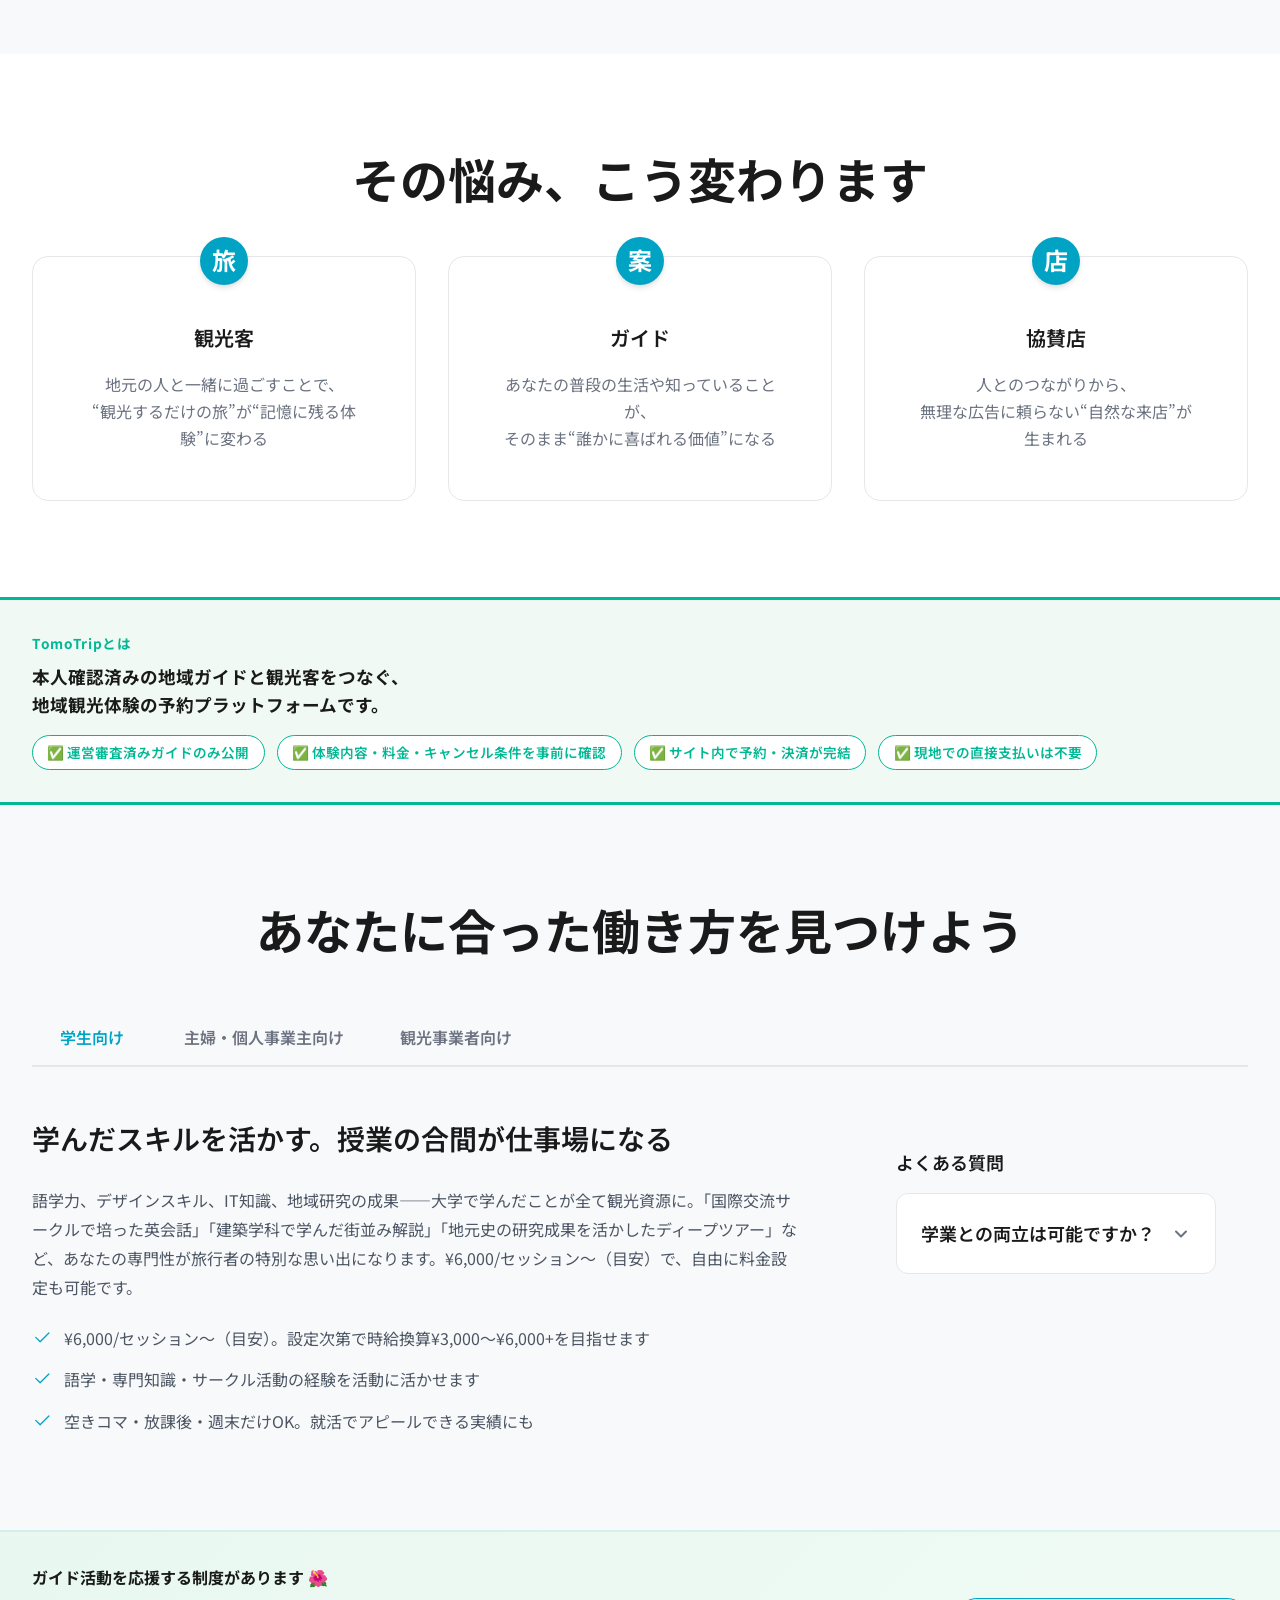
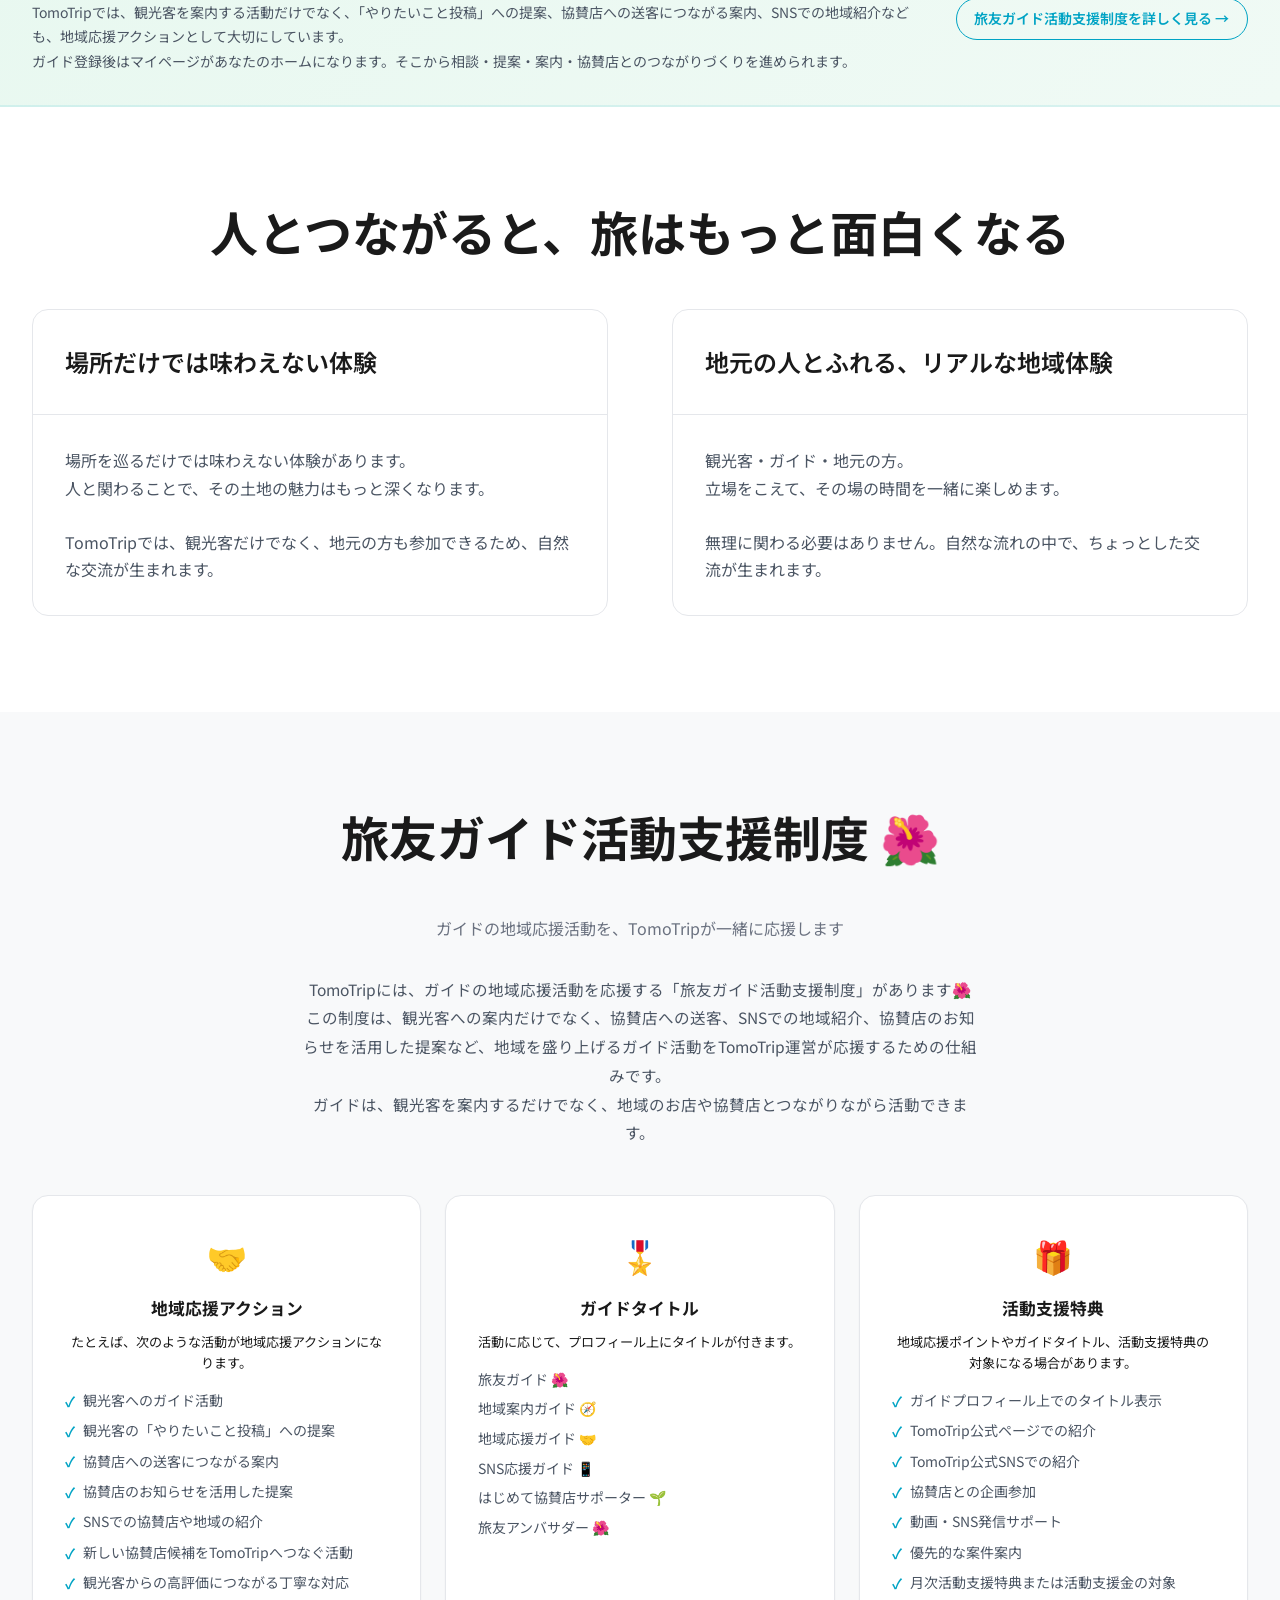
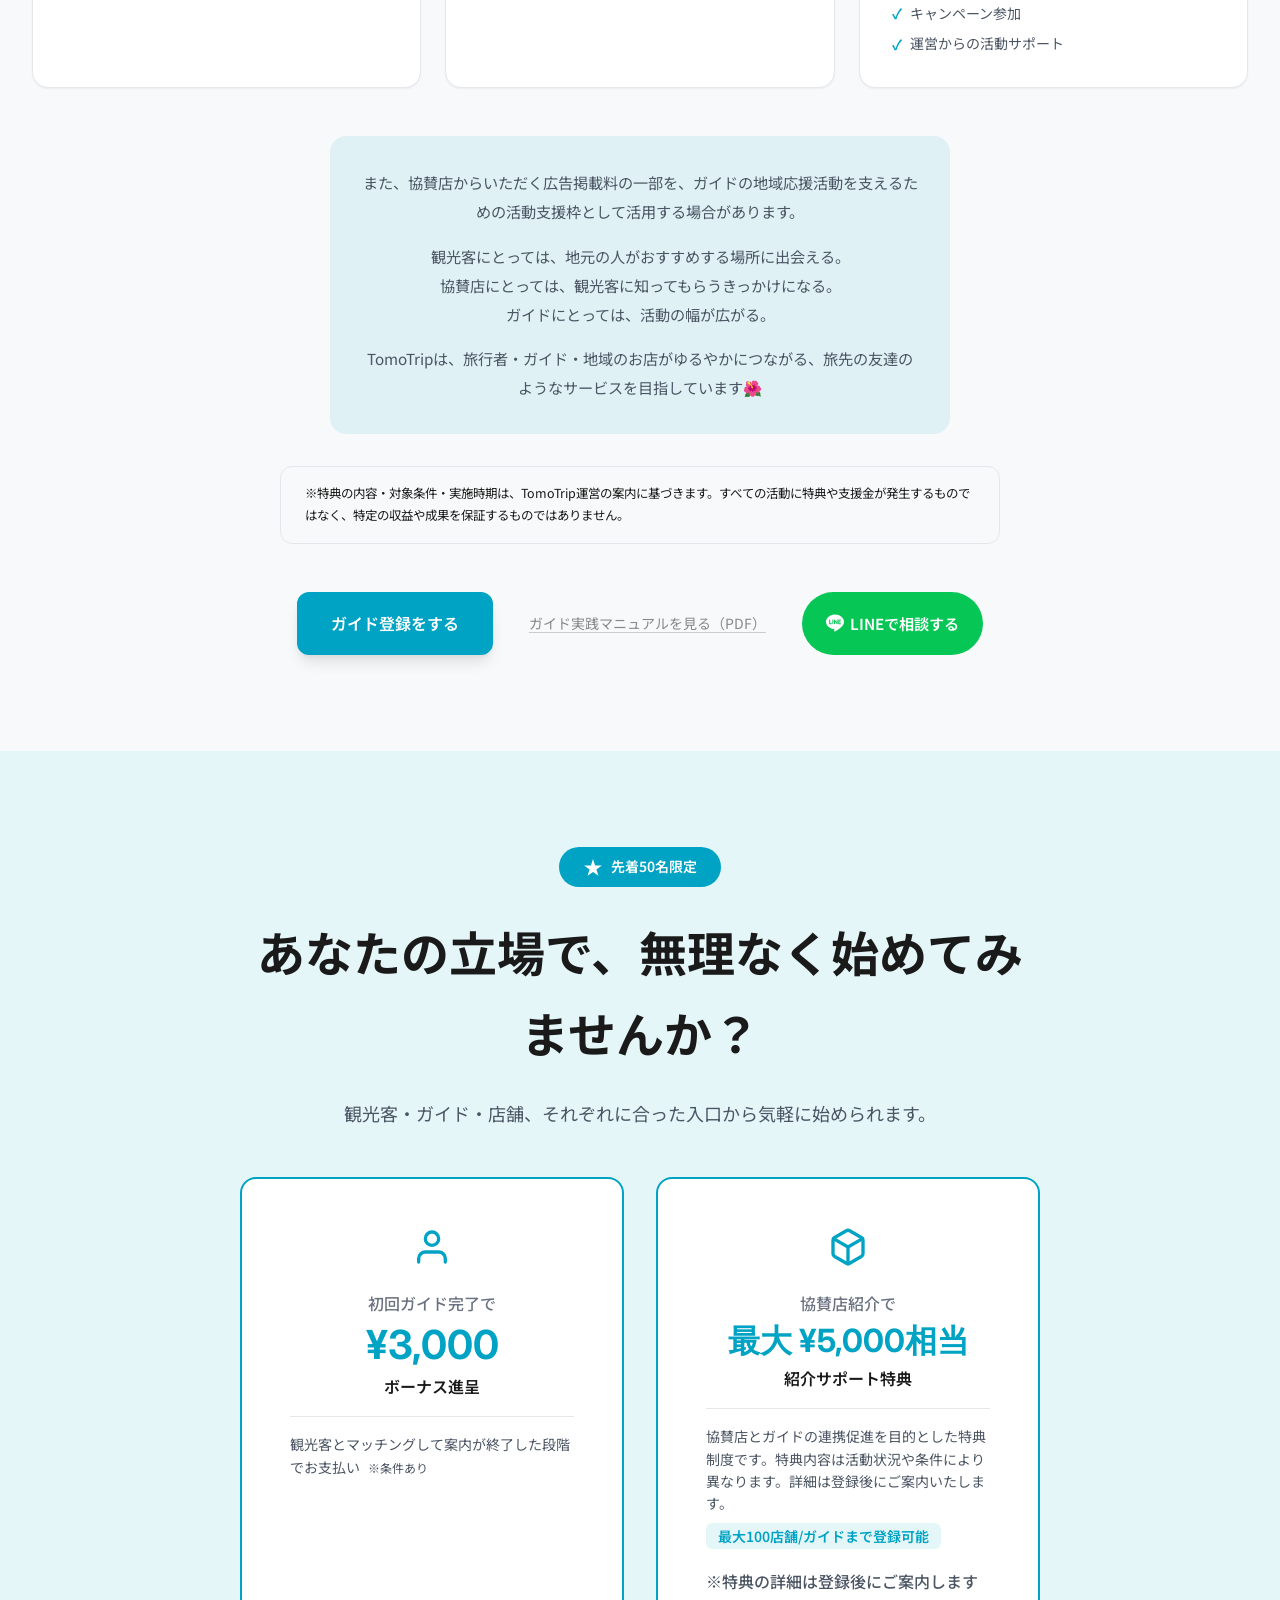
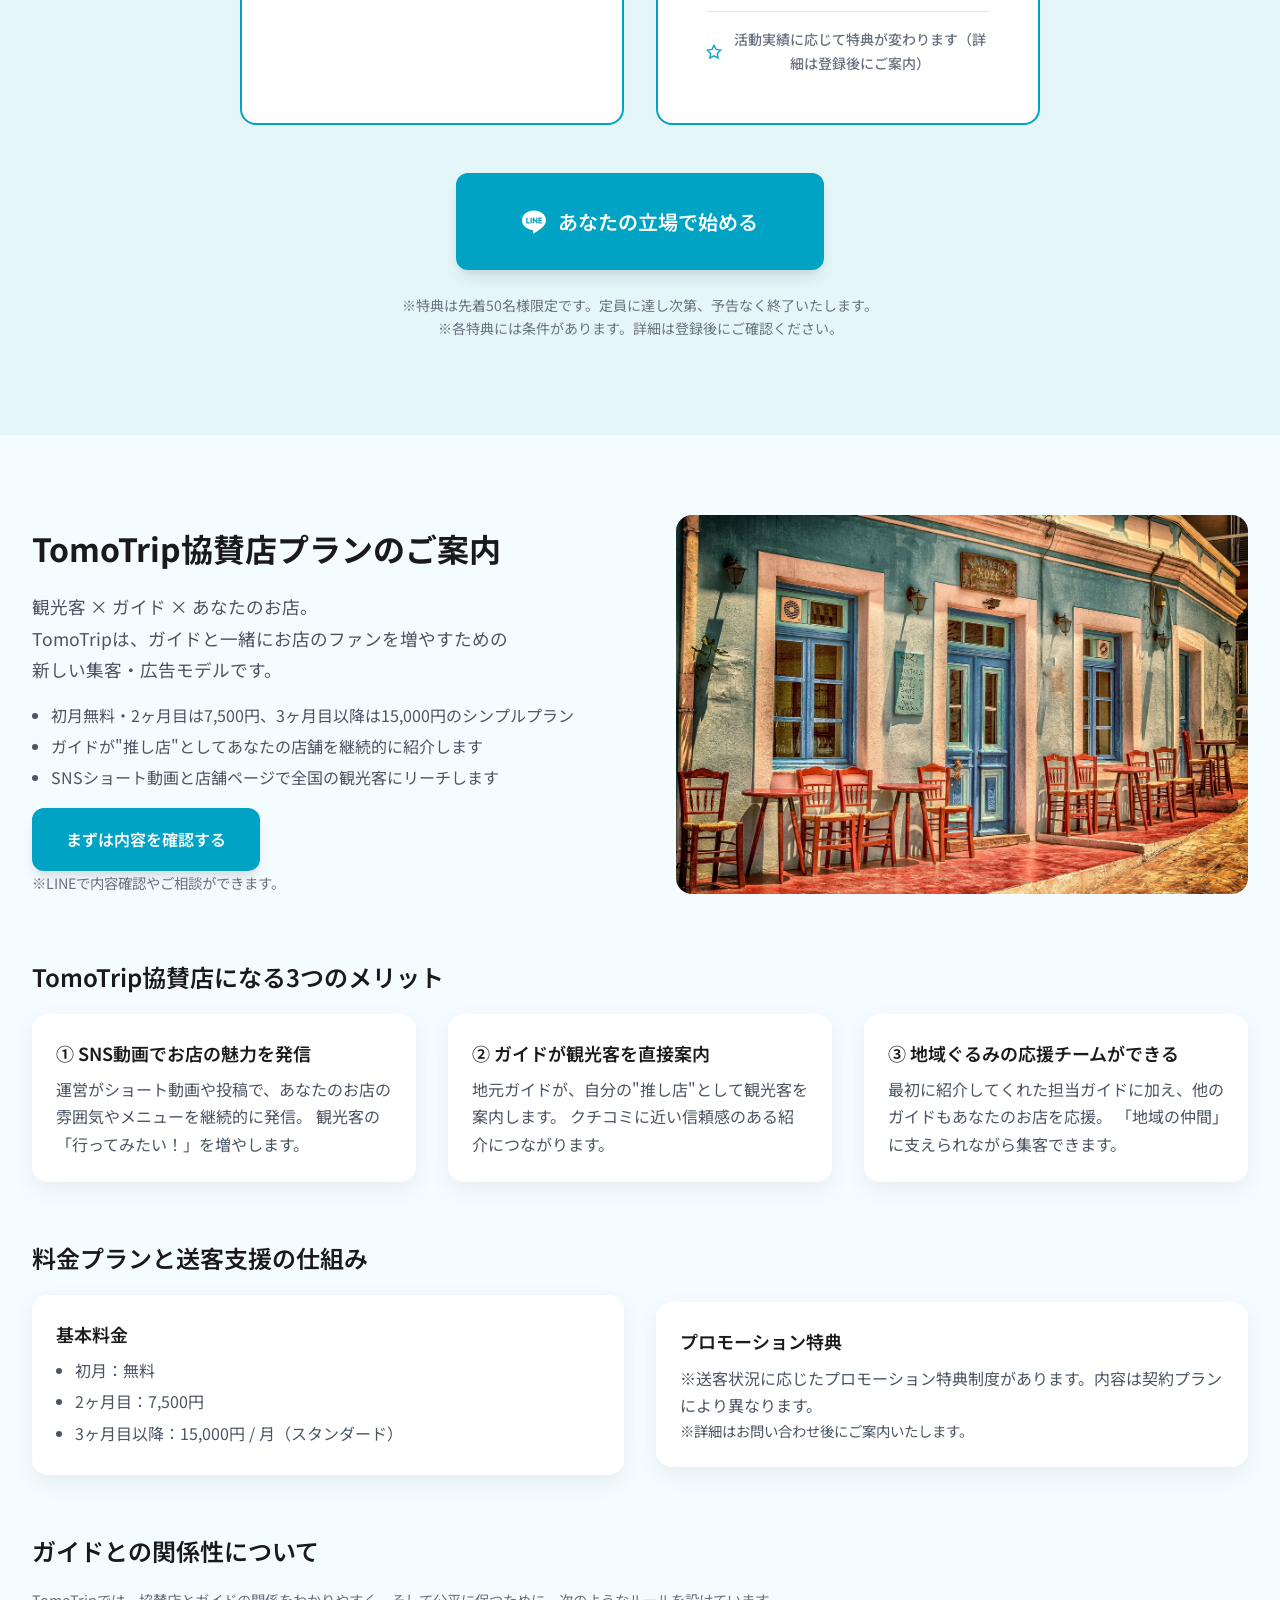
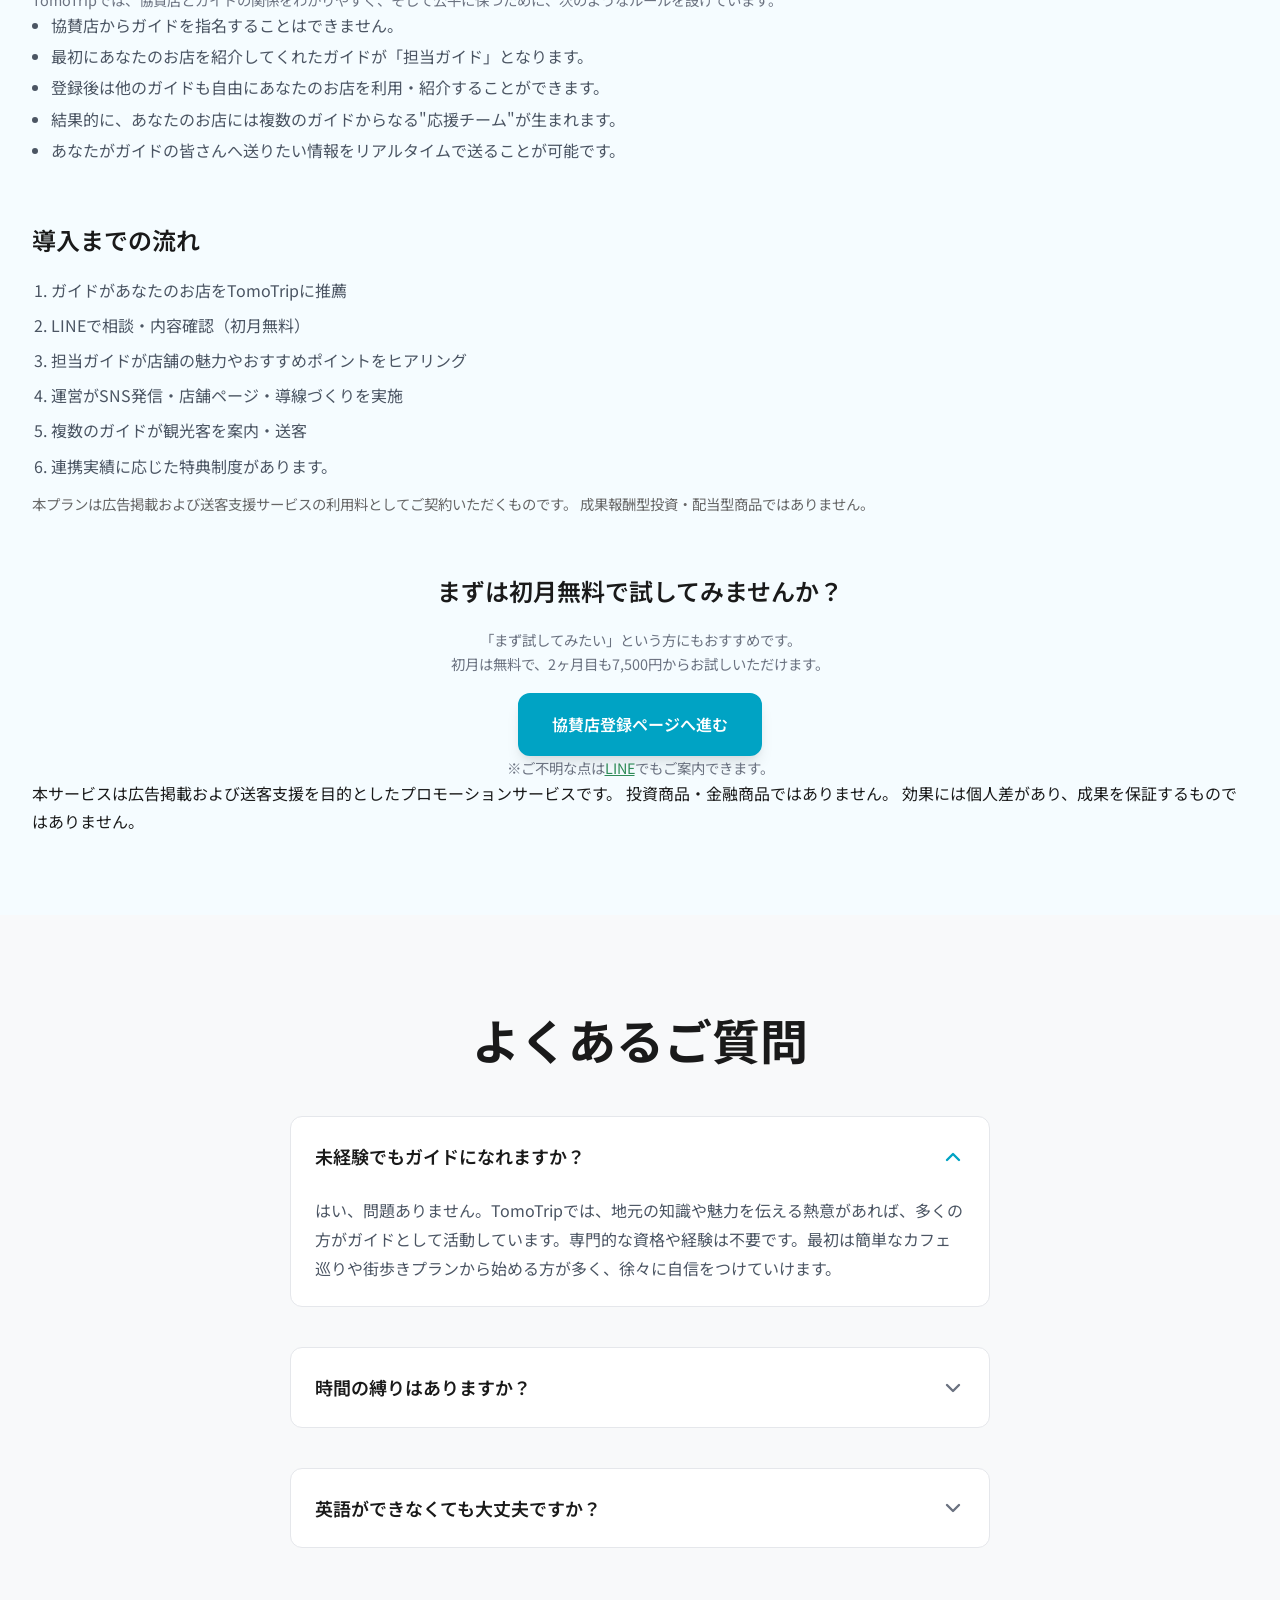
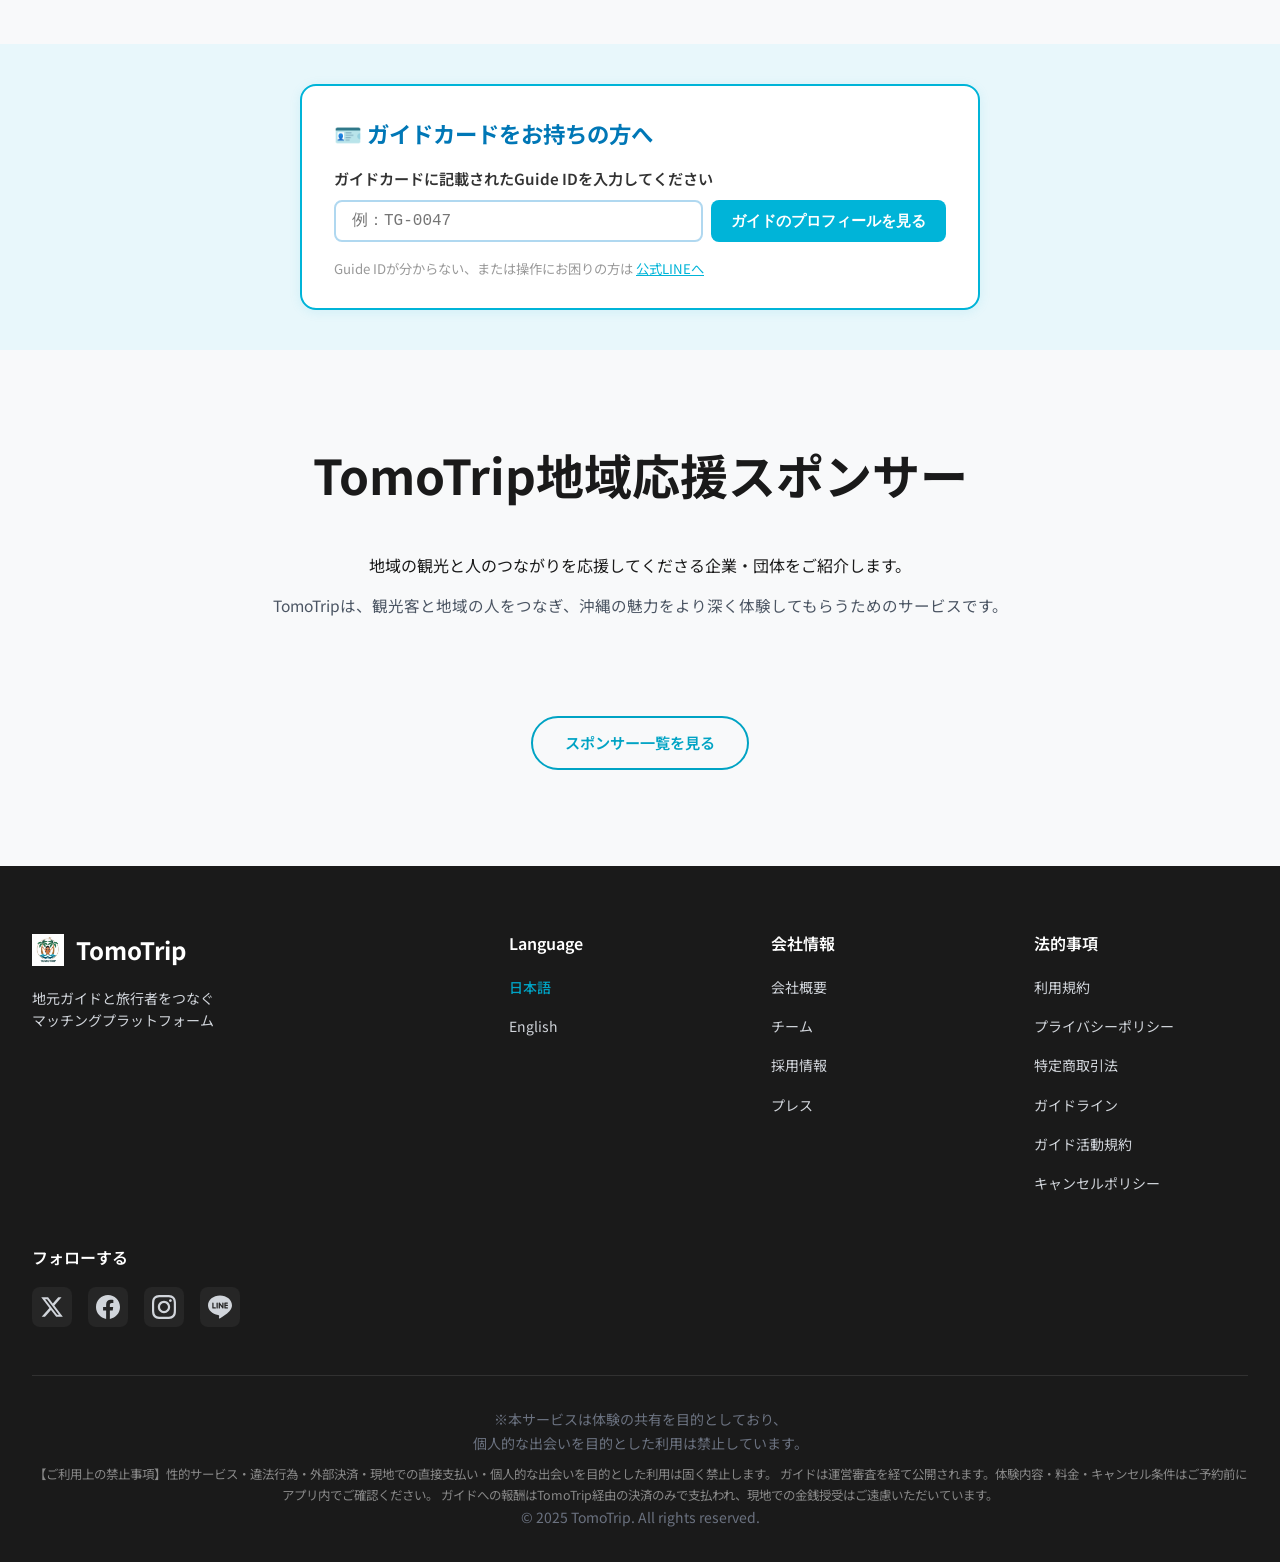
==== commit 20495607: "Update guide card section to link directly to guide profiles Replace the existing guide card section" ====
--- a/public/index.html
+++ b/public/index.html
@@ -859,15 +859,57 @@
     <!-- ガイドカード受け皿セクション -->
     <section id="guide-card-section" style="background:#e8f7fb;padding:2.5rem 1rem;">
       <div style="max-width:680px;margin:0 auto;background:#fff;border:2px solid #00b4d8;border-radius:16px;padding:2rem 2rem 1.75rem;box-shadow:0 2px 12px rgba(0,180,216,0.10);">
-        <p style="font-size:1.4rem;font-weight:700;color:#0077b6;margin:0 0 0.75rem;line-height:1.4;">🪪 ガイドカードをお持ちの方へ</p>
-        <p style="font-size:1rem;color:#333;margin:0 0 0.5rem;line-height:1.7;">カードに記載されている <strong>Guide ID</strong> をお知らせいただくと、該当ガイドへの相談がスムーズです。</p>
-        <p style="font-size:0.9rem;color:#666;margin:0 0 1.25rem;">例：<code style="background:#f0f9ff;border:1px solid #bae6fd;border-radius:4px;padding:0.1rem 0.4rem;font-family:monospace;">TG-0047</code> のようなIDです。</p>
-        <a href="https://lin.ee/rsHMnPA?source=guide-card" target="_blank" rel="noopener noreferrer"
-           style="display:inline-block;background:#00b4d8;color:#fff;font-weight:700;font-size:1rem;padding:0.75rem 1.75rem;border-radius:999px;text-decoration:none;transition:background 0.2s;"
-           onmouseover="this.style.background='#0077b6'" onmouseout="this.style.background='#00b4d8'">
-          Guide IDを伝えて相談する
-        </a>
-      </div>
+        <p style="font-size:1.4rem;font-weight:700;color:#0077b6;margin:0 0 1rem;line-height:1.4;">🪪 ガイドカードをお持ちの方へ</p>
+        <label for="gc-id-input" style="display:block;font-size:0.95rem;font-weight:600;color:#333;margin-bottom:0.5rem;">ガイドカードに記載されたGuide IDを入力してください</label>
+        <div style="display:flex;gap:0.5rem;flex-wrap:wrap;margin-bottom:0.4rem;">
+          <input id="gc-id-input" type="text" placeholder="例：TG-0047"
+                 style="flex:1;min-width:140px;font-size:1rem;font-family:monospace;padding:0.65rem 1rem;border:2px solid #b0d8f0;border-radius:8px;outline:none;box-sizing:border-box;"
+                 maxlength="10" autocomplete="off" spellcheck="false" inputmode="text">
+          <button id="gc-id-btn" type="button"
+                  style="background:#00b4d8;color:#fff;font-weight:700;font-size:0.95rem;padding:0.65rem 1.25rem;border:none;border-radius:8px;cursor:pointer;white-space:nowrap;transition:background 0.2s;"
+                  onmouseover="this.style.background='#0077b6'" onmouseout="this.style.background='#00b4d8'">
+            ガイドのプロフィールを見る
+          </button>
+        </div>
+        <p id="gc-id-error" style="display:none;color:#c0392b;font-size:0.875rem;margin:0.25rem 0 0.5rem;">Guide IDを確認してください。例：TG-0047</p>
+        <p style="font-size:0.83rem;color:#999;margin:1rem 0 0;line-height:1.6;">
+          Guide IDが分からない、または操作にお困りの方は
+          <a href="https://lin.ee/rsHMnPA" target="_blank" rel="noopener noreferrer" style="color:#00b4d8;text-decoration:underline;">公式LINEへ</a>
+        </p>
+      </div>
+      <script>
+        (function () {
+          function normalizeGuideId(raw) {
+            var s = raw.trim().toUpperCase().replace(/\s/g, '');
+            if (/^TG-\d{4}$/.test(s)) return s;
+            var m = s.match(/^TG-?(\d{4})$/);
+            if (m) return 'TG-' + m[1];
+            if (/^\d{4}$/.test(s)) return 'TG-' + s;
+            return null;
+          }
+          var btn = document.getElementById('gc-id-btn');
+          var inp = document.getElementById('gc-id-input');
+          var err = document.getElementById('gc-id-error');
+          function go() {
+            var id = normalizeGuideId(inp.value);
+            if (!id) {
+              err.style.display = 'block';
+              inp.style.borderColor = '#e74c3c';
+              inp.focus();
+              return;
+            }
+            err.style.display = 'none';
+            inp.style.borderColor = '#b0d8f0';
+            window.open('https://app.tomotrip.com/g/' + id + '?source=lp-guide-id', '_blank');
+          }
+          btn.addEventListener('click', go);
+          inp.addEventListener('keydown', function (e) { if (e.key === 'Enter') go(); });
+          inp.addEventListener('input', function () {
+            err.style.display = 'none';
+            inp.style.borderColor = '#b0d8f0';
+          });
+        })();
+      </script>
     </section>
 
     <!-- TomoTrip地域応援スポンサー -->
